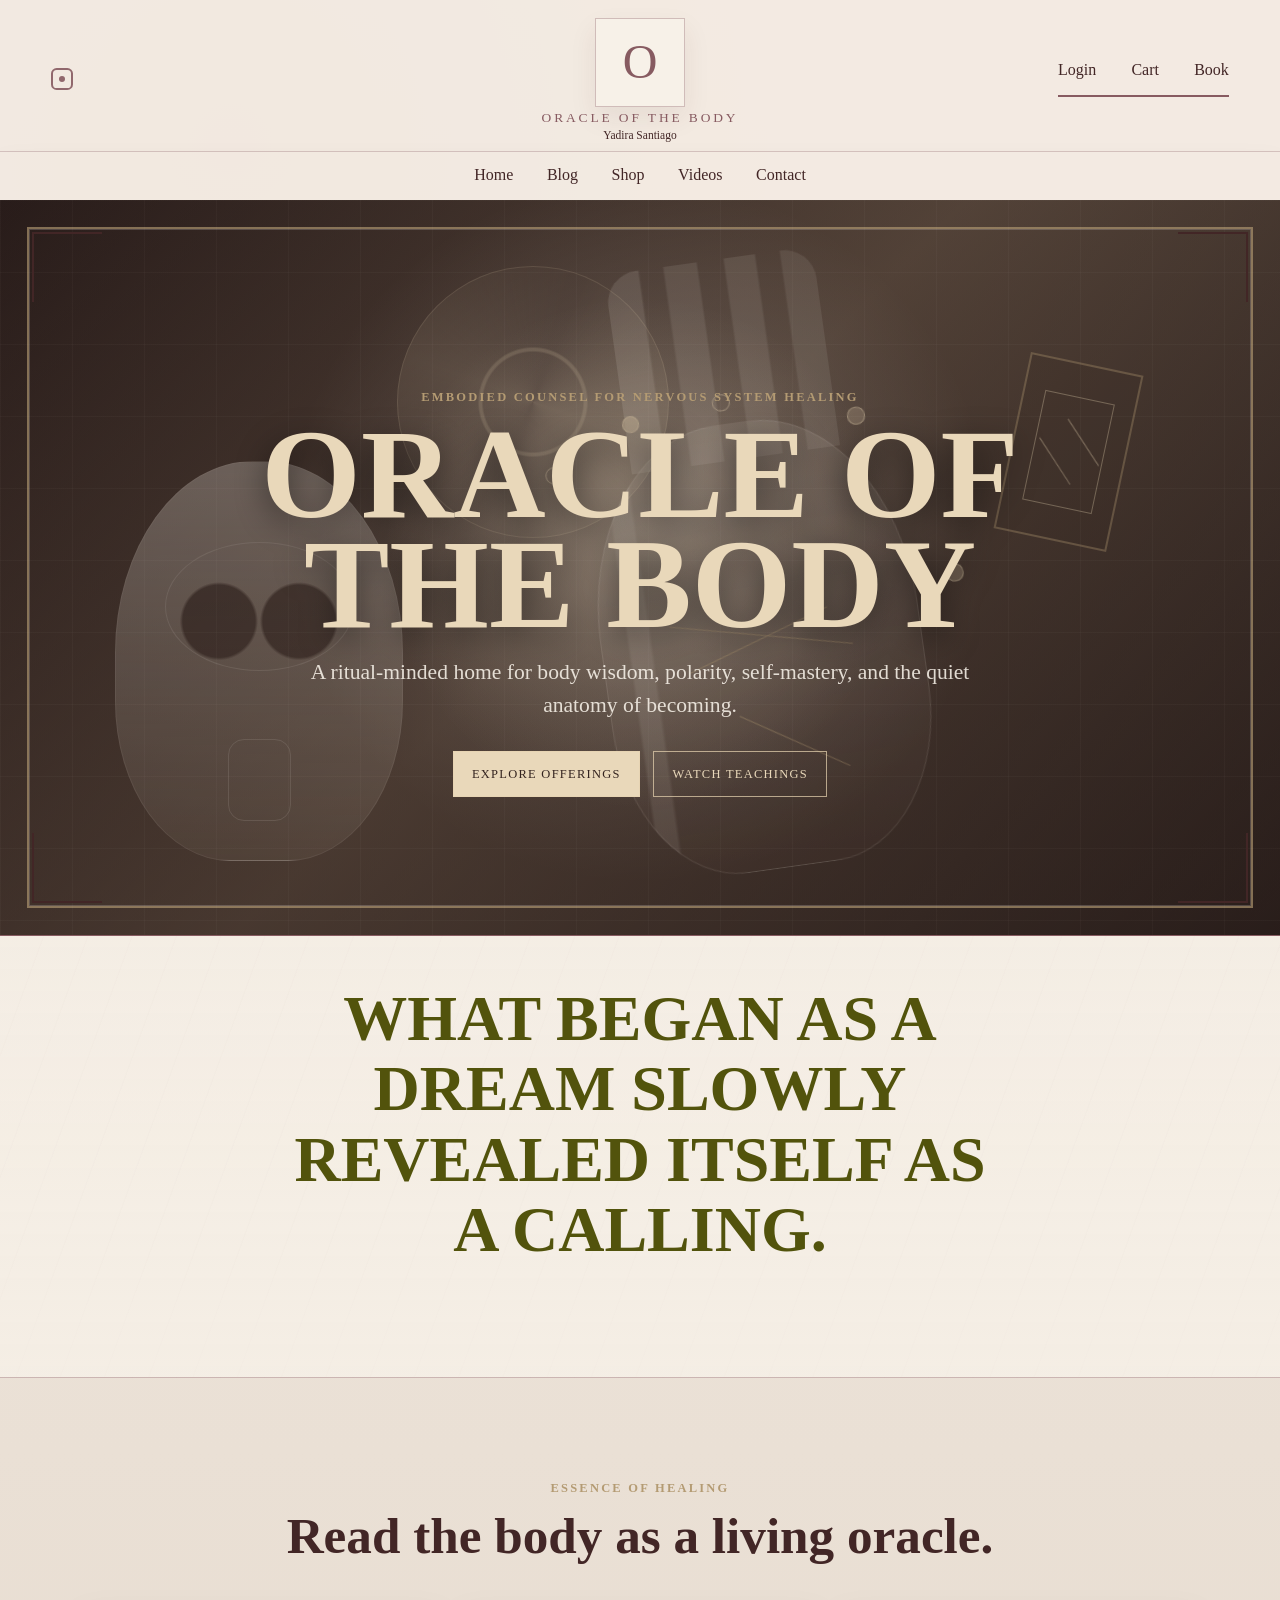
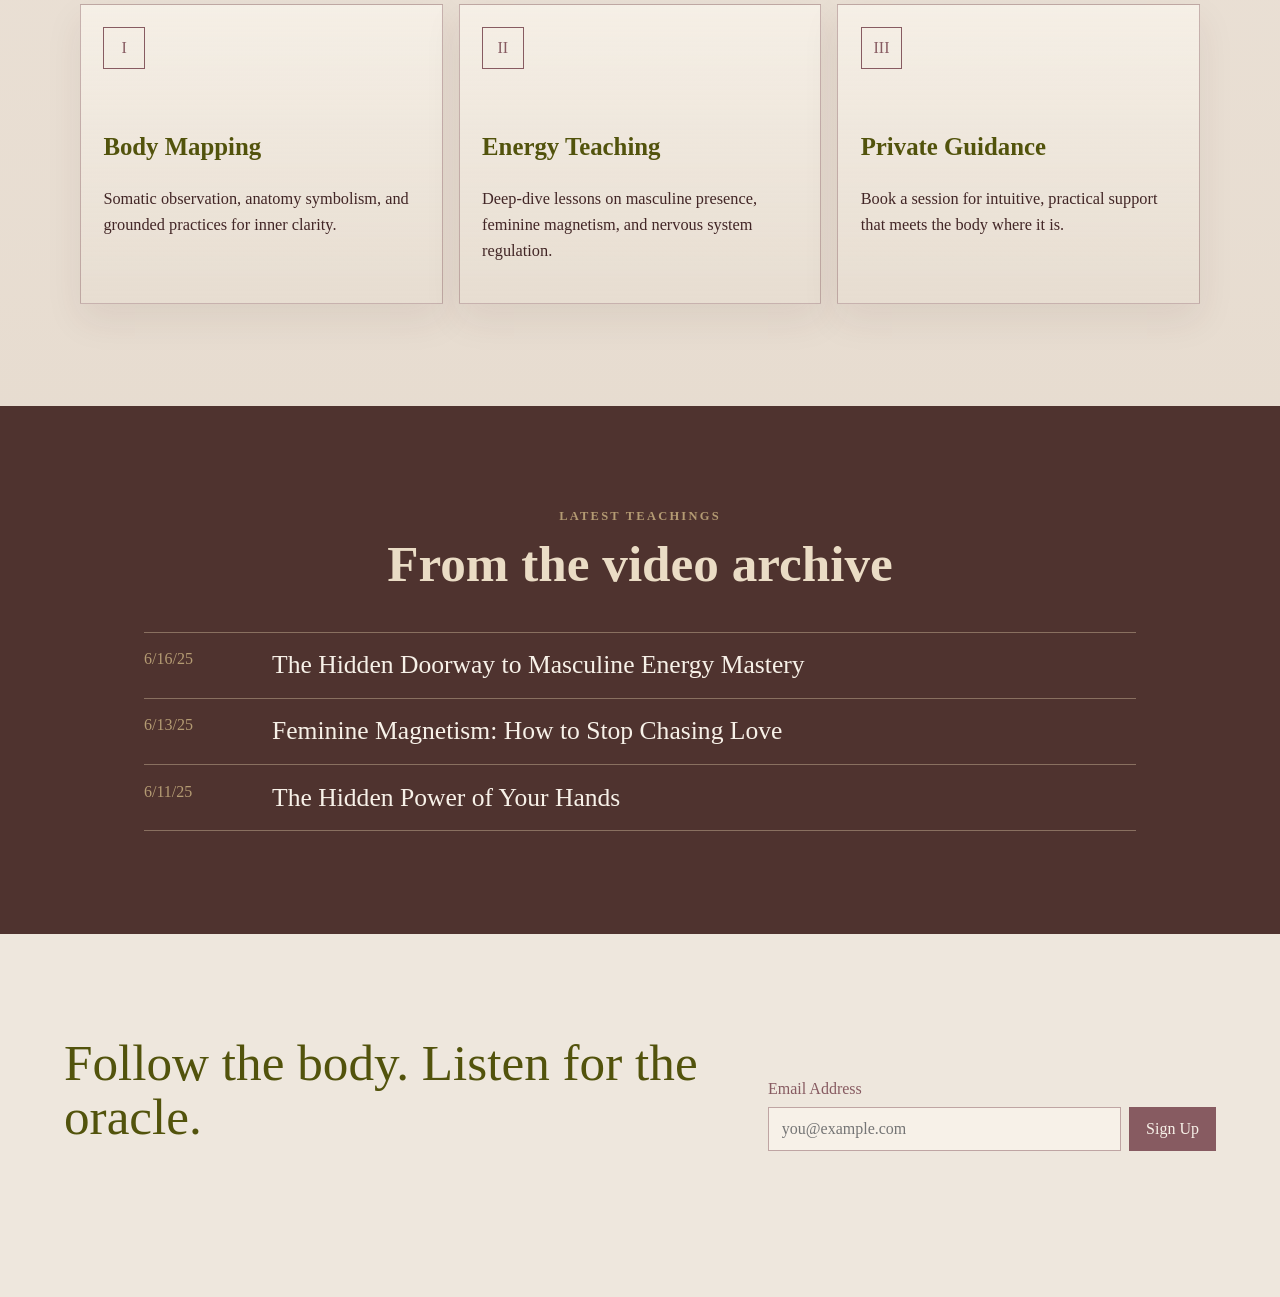
==== oracle-preview.html @ 939d673a "Add Oracle of the Body interactive preview" ====
﻿<!doctype html>
<html lang="en">
  <head>
    <meta charset="UTF-8" />
    <meta name="viewport" content="width=device-width, initial-scale=1.0" />
    <title>Oracle of the Body</title>
    <style>
:root {
  --paper: #eee7dd;
  --bone: #f7f1e8;
  --veil: #dfd1c2;
  --ink: #422626;
  --wine: #875b61;
  --olive: #52530c;
  --moss: #6a6b28;
  --gold: #b49b73;
  --shadow: rgba(40, 25, 20, 0.22);
}

* {
  box-sizing: border-box;
}

html {
  scroll-behavior: smooth;
}

body {
  margin: 0;
  background:
    radial-gradient(circle at 18% 5%, rgba(135, 91, 97, 0.16), transparent 34rem),
    linear-gradient(180deg, #f2eae2 0%, #e2d6c8 100%);
  color: var(--ink);
  font-family: Georgia, "Times New Roman", serif;
}

button {
  font: inherit;
}

a {
  color: inherit;
  text-decoration: none;
}

.site-shell {
  min-height: 100vh;
  overflow: hidden;
}

.topbar {
  display: grid;
  grid-template-columns: 1fr auto 1fr;
  align-items: center;
  gap: 1.5rem;
  padding: 1.1rem clamp(1rem, 4vw, 3.5rem) 0.6rem;
  background: rgba(244, 235, 226, 0.92);
  border-bottom: 1px solid rgba(135, 91, 97, 0.28);
}

.icon-link {
  width: 1.35rem;
  height: 1.35rem;
  border: 2px solid var(--wine);
  border-radius: 0.35rem;
  display: grid;
  place-items: center;
  opacity: 0.9;
}

.icon-link span {
  width: 0.4rem;
  height: 0.4rem;
  border-radius: 50%;
  background: var(--wine);
}

.brand {
  text-align: center;
  display: grid;
  justify-items: center;
  gap: 0.18rem;
}

.brand-mark {
  width: 5.6rem;
  height: 5.6rem;
  display: grid;
  place-items: center;
  border: 1px solid rgba(135, 91, 97, 0.35);
  background: var(--bone);
  color: var(--wine);
  font-size: 3rem;
  line-height: 1;
  box-shadow: 0 0.7rem 1.6rem rgba(71, 42, 35, 0.08);
}

.brand-title {
  text-transform: uppercase;
  letter-spacing: 0.18rem;
  color: var(--wine);
  font-size: 0.84rem;
}

.brand-subtitle {
  color: var(--ink);
  font-size: 0.72rem;
}

.utility-nav {
  justify-self: end;
  display: flex;
  gap: clamp(0.8rem, 3vw, 2.2rem);
  align-items: center;
  padding-bottom: 1rem;
  border-bottom: 2px solid var(--wine);
}

.main-nav {
  display: flex;
  justify-content: center;
  gap: clamp(1rem, 3vw, 2.1rem);
  padding: 0.9rem 1rem 1rem;
  background: rgba(244, 235, 226, 0.92);
  box-shadow: 0 0.9rem 1.8rem rgba(74, 44, 36, 0.08);
}

.main-nav a,
.utility-nav a {
  font-size: 1rem;
  position: relative;
}

.main-nav a::after,
.utility-nav a::after {
  content: "";
  position: absolute;
  left: 0;
  right: 0;
  bottom: -0.25rem;
  height: 1px;
  background: currentColor;
  transform: scaleX(0);
  transform-origin: center;
  transition: transform 180ms ease;
}

.main-nav a:hover::after,
.utility-nav a:hover::after {
  transform: scaleX(1);
}

.hero {
  --cursor-x: 50%;
  --cursor-y: 48%;
  min-height: min(46rem, calc(100vh - 9rem));
  position: relative;
  display: grid;
  place-items: center;
  background:
    radial-gradient(circle at var(--cursor-x) var(--cursor-y), rgba(233, 216, 186, 0.24), transparent 16rem),
    linear-gradient(rgba(35, 22, 20, 0.35), rgba(35, 22, 20, 0.5)),
    radial-gradient(circle at 50% 45%, rgba(247, 241, 232, 0.34), transparent 22rem),
    linear-gradient(135deg, #2b1f1d 0%, #6c5a4b 48%, #2f2521 100%);
  border-bottom: 1px solid var(--wine);
  overflow: hidden;
}

.hero::before {
  content: "";
  position: absolute;
  inset: 1.7rem;
  border: 2px solid rgba(180, 155, 115, 0.65);
  box-shadow: inset 0 0 0 1px rgba(247, 241, 232, 0.2);
}

.hero::after {
  content: "";
  position: absolute;
  inset: 0;
  background-image:
    linear-gradient(rgba(247, 241, 232, 0.045) 1px, transparent 1px),
    linear-gradient(90deg, rgba(247, 241, 232, 0.045) 1px, transparent 1px);
  background-size: 4.5rem 4.5rem;
  mix-blend-mode: screen;
  opacity: 0.6;
}

.corner {
  position: absolute;
  width: 4.4rem;
  height: 4.4rem;
  z-index: 3;
  border-color: rgba(230, 211, 176, 0.86);
}

.corner-tl {
  top: 2rem;
  left: 2rem;
  border-top: 2px solid;
  border-left: 2px solid;
}

.corner-tr {
  top: 2rem;
  right: 2rem;
  border-top: 2px solid;
  border-right: 2px solid;
}

.corner-bl {
  bottom: 2rem;
  left: 2rem;
  border-bottom: 2px solid;
  border-left: 2px solid;
}

.corner-br {
  bottom: 2rem;
  right: 2rem;
  border-bottom: 2px solid;
  border-right: 2px solid;
}

.hero-bg > * {
  position: absolute;
}

.artifact {
  appearance: none;
  border: 0;
  padding: 0;
  color: inherit;
  cursor: pointer;
  pointer-events: auto;
  --tx: 0px;
  --ty: 0px;
  transition:
    opacity 180ms ease,
    filter 180ms ease,
    transform 220ms ease;
}

.artifact::selection {
  background: transparent;
}

.artifact:hover,
.artifact:focus-visible,
.artifact.is-active {
  opacity: 0.88;
  filter: drop-shadow(0 0 1.1rem rgba(233, 216, 186, 0.46));
}

.artifact:focus-visible {
  outline: 1px solid rgba(233, 216, 186, 0.8);
  outline-offset: 0.55rem;
}

.artifact::before {
  pointer-events: none;
}

.anatomy-skull {
  left: 9%;
  bottom: 10%;
  width: min(24vw, 18rem);
  aspect-ratio: 0.72;
  border-radius: 48% 48% 40% 40%;
  background:
    radial-gradient(circle at 36% 40%, rgba(35, 22, 20, 0.72) 0 12%, transparent 13%),
    radial-gradient(circle at 64% 40%, rgba(35, 22, 20, 0.72) 0 12%, transparent 13%),
    linear-gradient(180deg, rgba(247, 241, 232, 0.54), rgba(191, 178, 159, 0.18));
  border: 1px solid rgba(238, 231, 221, 0.16);
  opacity: 0.48;
  filter: blur(0.2px);
  transform: translate3d(var(--tx), var(--ty), 0);
}

.anatomy-skull::before,
.anatomy-skull::after {
  content: "";
  position: absolute;
  border: 1px solid rgba(238, 231, 221, 0.28);
}

.anatomy-skull::before {
  inset: 20% 17% auto 17%;
  height: 32%;
  border-radius: 50%;
}

.anatomy-skull::after {
  left: 39%;
  right: 39%;
  bottom: 10%;
  height: 20%;
  border-radius: 1rem;
}

.oracle-hand {
  right: 28%;
  bottom: 9%;
  width: min(27vw, 20rem);
  height: min(38vw, 28rem);
  border: 1px solid rgba(238, 231, 221, 0.2);
  border-radius: 45% 45% 36% 36%;
  background:
    linear-gradient(90deg, transparent 8%, rgba(238, 231, 221, 0.18) 9% 15%, transparent 16%),
    linear-gradient(180deg, rgba(238, 231, 221, 0.18), rgba(92, 65, 52, 0.12));
  transform: translate3d(var(--tx), var(--ty), 0) rotate(-8deg);
  opacity: 0.55;
}

.oracle-hand::before {
  content: "";
  position: absolute;
  left: 17%;
  right: 17%;
  top: -37%;
  height: 45%;
  background:
    linear-gradient(90deg, rgba(238, 231, 221, 0.22) 0 16%, transparent 17% 28%, rgba(238, 231, 221, 0.18) 29% 44%, transparent 45% 57%, rgba(238, 231, 221, 0.18) 58% 72%, transparent 73% 84%, rgba(238, 231, 221, 0.16) 85%);
  border-radius: 2rem 2rem 0 0;
}

.palm-line {
  position: absolute;
  height: 1px;
  background: rgba(180, 155, 115, 0.72);
  transform-origin: left;
}

.line-one {
  width: 58%;
  left: 22%;
  top: 43%;
  transform: rotate(13deg);
}

.line-two {
  width: 48%;
  left: 26%;
  top: 54%;
  transform: rotate(-18deg);
}

.line-three {
  width: 38%;
  left: 40%;
  top: 65%;
  transform: rotate(32deg);
}

.moon {
  position: absolute;
  width: 1.1rem;
  height: 1.1rem;
  border: 1px solid rgba(230, 211, 176, 0.8);
  border-radius: 50%;
}

.moon-1 { top: 4%; left: -10%; }
.moon-2 { top: -5%; left: 16%; background: rgba(230, 211, 176, 0.6); }
.moon-3 { top: -7%; left: 45%; }
.moon-4 { top: 0%; right: 8%; background: rgba(230, 211, 176, 0.38); }
.moon-5 { top: 18%; right: -10%; }
.moon-6 { top: 38%; right: -16%; background: rgba(230, 211, 176, 0.42); }

.tarot-card {
  right: 12%;
  top: 22%;
  width: min(11vw, 7.2rem);
  aspect-ratio: 0.64;
  border: 2px solid rgba(180, 155, 115, 0.72);
  transform: translate3d(var(--tx), var(--ty), 0) rotate(12deg);
  opacity: 0.46;
  background: rgba(45, 31, 27, 0.32);
}

.tarot-card::before {
  content: "";
  position: absolute;
  inset: 18%;
  border: 1px solid rgba(230, 211, 176, 0.7);
}

.tarot-card::after {
  content: "";
  position: absolute;
  inset: 40% 25%;
  border-top: 1px solid rgba(230, 211, 176, 0.84);
  border-bottom: 1px solid rgba(230, 211, 176, 0.84);
  transform: rotate(45deg);
}

.body-map {
  left: 31%;
  top: 9%;
  width: min(22vw, 17rem);
  aspect-ratio: 1;
  border-radius: 50%;
  border: 1px solid rgba(230, 211, 176, 0.25);
  background:
    radial-gradient(circle, transparent 0 26%, rgba(230, 211, 176, 0.32) 27% 28%, transparent 29%),
    conic-gradient(from 20deg, transparent, rgba(230, 211, 176, 0.22), transparent, rgba(230, 211, 176, 0.18), transparent);
  opacity: 0.52;
  transform: translate3d(var(--tx), var(--ty), 0);
}

.artifact-label {
  position: absolute;
  left: 50%;
  bottom: -2.2rem;
  z-index: 5;
  padding: 0.42rem 0.55rem;
  border: 1px solid rgba(233, 216, 186, 0.5);
  background: rgba(43, 31, 29, 0.82);
  color: #eadcc5;
  font-size: 0.74rem;
  letter-spacing: 0.12rem;
  text-transform: uppercase;
  opacity: 0;
  transform: translate(-50%, 0.35rem);
  transition: opacity 180ms ease, transform 180ms ease;
  pointer-events: none;
}

.artifact:hover .artifact-label,
.artifact:focus-visible .artifact-label,
.artifact.is-active .artifact-label {
  opacity: 1;
  transform: translate(-50%, 0);
}

.reading-panel {
  position: absolute;
  right: clamp(1.2rem, 4vw, 4rem);
  bottom: clamp(1.2rem, 4vw, 4rem);
  z-index: 6;
  width: min(20rem, calc(100% - 2.4rem));
  padding: 1rem;
  border: 1px solid rgba(233, 216, 186, 0.55);
  background: rgba(48, 32, 29, 0.72);
  color: rgba(247, 241, 232, 0.9);
  backdrop-filter: blur(10px);
  box-shadow: 0 1rem 2rem rgba(0, 0, 0, 0.24);
  opacity: 0;
  transform: translateY(0.8rem);
  transition: opacity 200ms ease, transform 200ms ease;
}

.reading-panel.is-visible {
  opacity: 1;
  transform: translateY(0);
}

.panel-kicker {
  margin-bottom: 0.4rem;
  color: var(--gold);
  font-size: 0.68rem;
  letter-spacing: 0.14rem;
  text-transform: uppercase;
  font-weight: 700;
}

.reading-panel h2 {
  margin-bottom: 0.35rem;
  color: #eadcc5;
  font-size: 1.45rem;
  line-height: 1;
}

.reading-panel p:last-child {
  margin-bottom: 0;
  line-height: 1.45;
}

.hero-content {
  width: min(58rem, calc(100% - 3rem));
  position: relative;
  z-index: 4;
  text-align: center;
  color: var(--bone);
  padding: 7rem 0;
}

.eyebrow {
  margin: 0 0 0.9rem;
  color: var(--gold);
  text-transform: uppercase;
  letter-spacing: 0.14rem;
  font-size: 0.78rem;
  font-weight: 700;
}

h1,
h2,
h3,
p {
  margin-top: 0;
}

h1 {
  margin-bottom: 1rem;
  color: #e9d8ba;
  font-size: clamp(3.1rem, 10vw, 8.8rem);
  line-height: 0.86;
  text-transform: uppercase;
  text-shadow: 0 0.5rem 2rem rgba(0, 0, 0, 0.48);
}

.hero-copy {
  width: min(42rem, 100%);
  margin: 0 auto 1.8rem;
  font-size: clamp(1.05rem, 2vw, 1.35rem);
  line-height: 1.55;
  color: rgba(247, 241, 232, 0.88);
}

.hero-actions {
  display: flex;
  justify-content: center;
  flex-wrap: wrap;
  gap: 0.8rem;
}

.button {
  min-height: 2.85rem;
  display: inline-flex;
  align-items: center;
  justify-content: center;
  padding: 0.75rem 1.15rem;
  border: 1px solid rgba(230, 211, 176, 0.72);
  text-transform: uppercase;
  letter-spacing: 0.08rem;
  font-size: 0.78rem;
  transition: transform 180ms ease, background 180ms ease, color 180ms ease;
}

.button:hover {
  transform: translateY(-2px);
}

.button.primary {
  background: #e9d8ba;
  color: #33231f;
}

.button.secondary {
  color: #e9d8ba;
}

.intro-band {
  min-height: 13rem;
  display: grid;
  place-items: center;
  padding: 3rem 1rem;
  background:
    linear-gradient(rgba(247, 241, 232, 0.74), rgba(247, 241, 232, 0.82)),
    repeating-linear-gradient(110deg, transparent 0 2.5rem, rgba(135, 91, 97, 0.07) 2.55rem 2.6rem);
  border-bottom: 1px solid rgba(135, 91, 97, 0.38);
}

.intro-band p {
  max-width: 46rem;
  text-align: center;
  color: var(--olive);
  text-transform: uppercase;
  font-weight: 800;
  font-size: clamp(2rem, 5vw, 4.2rem);
  line-height: 1.1;
}

.offerings,
.teachings,
.footer {
  padding: clamp(3.5rem, 8vw, 7rem) clamp(1rem, 5vw, 5rem);
}

.section-heading {
  max-width: 48rem;
  margin: 0 auto 2rem;
  text-align: center;
}

h2 {
  color: var(--ink);
  font-size: clamp(2rem, 4vw, 3.7rem);
  line-height: 1;
}

.offering-grid {
  display: grid;
  grid-template-columns: repeat(3, minmax(0, 1fr));
  gap: 1rem;
  max-width: 70rem;
  margin: 0 auto;
}

.offering-grid article {
  min-height: 18rem;
  padding: 1.4rem;
  border: 1px solid rgba(135, 91, 97, 0.42);
  background:
    linear-gradient(180deg, rgba(247, 241, 232, 0.82), rgba(226, 214, 200, 0.58)),
    var(--paper);
  box-shadow: 0 1rem 2.2rem rgba(71, 42, 35, 0.08);
}

.card-symbol {
  display: inline-grid;
  place-items: center;
  width: 2.6rem;
  height: 2.6rem;
  margin-bottom: 4rem;
  border: 1px solid var(--wine);
  color: var(--wine);
}

h3 {
  color: var(--olive);
  font-size: 1.55rem;
}

.offering-grid p,
.footer p {
  line-height: 1.6;
  font-size: 1.02rem;
}

.teachings {
  background: #4f332f;
  color: var(--bone);
}

.teachings h2 {
  color: #eadcc5;
}

.lesson-list {
  max-width: 62rem;
  margin: 0 auto;
  border-top: 1px solid rgba(230, 211, 176, 0.38);
}

.lesson-list a {
  display: grid;
  grid-template-columns: 7rem 1fr;
  gap: 1rem;
  padding: 1.1rem 0;
  border-bottom: 1px solid rgba(230, 211, 176, 0.38);
}

.lesson-list time {
  color: var(--gold);
}

.lesson-list span {
  font-size: clamp(1.2rem, 2vw, 1.8rem);
}

.footer {
  display: grid;
  grid-template-columns: 1fr minmax(18rem, 28rem);
  gap: 2rem;
  align-items: center;
  background: var(--paper);
}

.footer p {
  color: var(--olive);
  font-size: clamp(1.8rem, 4vw, 3.3rem);
  line-height: 1.05;
}

.footer label {
  display: block;
  margin-bottom: 0.55rem;
  color: var(--wine);
}

.footer div {
  display: flex;
  gap: 0.5rem;
}

input,
.footer button {
  font: inherit;
  border-radius: 0;
}

input {
  min-width: 0;
  flex: 1;
  border: 1px solid rgba(135, 91, 97, 0.5);
  background: var(--bone);
  padding: 0.75rem 0.8rem;
  color: var(--ink);
}

.footer button {
  border: 1px solid var(--wine);
  background: var(--wine);
  color: var(--bone);
  padding: 0.75rem 1rem;
  cursor: pointer;
}

@media (max-width: 820px) {
  .topbar {
    grid-template-columns: 1fr;
    justify-items: center;
  }

  .utility-nav {
    justify-self: center;
    padding-bottom: 0.7rem;
  }

  .main-nav {
    overflow-x: auto;
    justify-content: flex-start;
  }

  .hero {
    min-height: 42rem;
  }

  .hero::before {
    inset: 1rem;
  }

  .anatomy-skull {
    width: 13rem;
    left: -1.5rem;
  }

  .oracle-hand {
    width: 13rem;
    height: 18rem;
    right: -1rem;
    bottom: 7%;
  }

  .body-map {
    width: 11rem;
    left: 32%;
  }

  .tarot-card {
    width: 4.8rem;
    right: 10%;
  }

  .reading-panel {
    left: 1rem;
    right: 1rem;
    bottom: 1rem;
    width: auto;
  }

  .offering-grid,
  .footer {
    grid-template-columns: 1fr;
  }

  .lesson-list a {
    grid-template-columns: 1fr;
  }
}

@media (max-width: 520px) {
  .brand-mark {
    width: 4.4rem;
    height: 4.4rem;
    font-size: 2.4rem;
  }

  .hero-content {
    padding: 5rem 0;
  }

  .corner {
    width: 2.6rem;
    height: 2.6rem;
  }

  .footer div {
    flex-direction: column;
  }
}

</style>
  </head>
  <body>
    <main class="site-shell">
      <header class="topbar" aria-label="Primary navigation">
        <a class="icon-link" href="#" aria-label="Instagram">
          <span></span>
        </a>
        <a class="brand" href="#" aria-label="Oracle of the Body home">
          <span class="brand-mark">O</span>
          <span class="brand-title">Oracle of the Body</span>
          <span class="brand-subtitle">Yadira Santiago</span>
        </a>
        <nav class="utility-nav" aria-label="Account navigation">
          <a href="#">Login</a>
          <a href="#">Cart</a>
          <a href="#">Book</a>
        </nav>
      </header>

      <nav class="main-nav" aria-label="Site navigation">
        <a href="#">Home</a>
        <a href="#teachings">Blog</a>
        <a href="#offerings">Shop</a>
        <a href="#teachings">Videos</a>
        <a href="#contact">Contact</a>
      </nav>

      <section class="hero" aria-labelledby="hero-title">
        <div class="corner corner-tl"></div>
        <div class="corner corner-tr"></div>
        <div class="corner corner-bl"></div>
        <div class="corner corner-br"></div>

        <div class="hero-bg" aria-hidden="true">
          <button class="artifact anatomy-skull" type="button" data-title="Mind" data-copy="Notice the story the body keeps repeating. Begin there."></button>
          <button class="artifact oracle-hand" type="button" data-title="Hands" data-copy="The hands reveal what you reach for, hold, resist, and bless.">
            <span class="palm-line line-one"></span>
            <span class="palm-line line-two"></span>
            <span class="palm-line line-three"></span>
            <span class="moon moon-1"></span>
            <span class="moon moon-2"></span>
            <span class="moon moon-3"></span>
            <span class="moon moon-4"></span>
            <span class="moon moon-5"></span>
            <span class="moon moon-6"></span>
          </button>
          <button class="artifact tarot-card" type="button" data-title="Oracle" data-copy="A card is a mirror. The body is the reader."></button>
          <button class="artifact body-map" type="button" data-title="Body Map" data-copy="Follow sensation like a constellation: pressure, heat, pulse, image, meaning."></button>
        </div>

        <div class="hero-content">
          <p class="eyebrow">Embodied counsel for nervous system healing</p>
          <h1 id="hero-title">Oracle of the Body</h1>
          <p class="hero-copy">
            A ritual-minded home for body wisdom, polarity, self-mastery, and the quiet anatomy of becoming.
          </p>
          <div class="hero-actions">
            <a class="button primary" href="#offerings">Explore Offerings</a>
            <a class="button secondary" href="#teachings">Watch Teachings</a>
          </div>
        </div>

        <aside class="reading-panel" aria-live="polite" aria-hidden="true">
          <p class="panel-kicker">Selected Sign</p>
          <h2>Choose an object</h2>
          <p>Hover or tap the cabinet symbols to receive a small body oracle.</p>
        </aside>
      </section>

      <section class="intro-band">
        <p>
          What began as a dream slowly revealed itself as a calling.
        </p>
      </section>

      <section class="offerings" id="offerings" aria-labelledby="offerings-title">
        <div class="section-heading">
          <p class="eyebrow">Essence of Healing</p>
          <h2 id="offerings-title">Read the body as a living oracle.</h2>
        </div>
        <div class="offering-grid">
          <article>
            <span class="card-symbol">I</span>
            <h3>Body Mapping</h3>
            <p>Somatic observation, anatomy symbolism, and grounded practices for inner clarity.</p>
          </article>
          <article>
            <span class="card-symbol">II</span>
            <h3>Energy Teaching</h3>
            <p>Deep-dive lessons on masculine presence, feminine magnetism, and nervous system regulation.</p>
          </article>
          <article>
            <span class="card-symbol">III</span>
            <h3>Private Guidance</h3>
            <p>Book a session for intuitive, practical support that meets the body where it is.</p>
          </article>
        </div>
      </section>

      <section class="teachings" id="teachings" aria-labelledby="teachings-title">
        <div class="section-heading">
          <p class="eyebrow">Latest Teachings</p>
          <h2 id="teachings-title">From the video archive</h2>
        </div>
        <div class="lesson-list">
          <a href="#">
            <time>6/16/25</time>
            <span>The Hidden Doorway to Masculine Energy Mastery</span>
          </a>
          <a href="#">
            <time>6/13/25</time>
            <span>Feminine Magnetism: How to Stop Chasing Love</span>
          </a>
          <a href="#">
            <time>6/11/25</time>
            <span>The Hidden Power of Your Hands</span>
          </a>
        </div>
      </section>

      <footer class="footer" id="contact">
        <p>Follow the body. Listen for the oracle.</p>
        <form>
          <label for="email">Email Address</label>
          <div>
            <input id="email" type="email" placeholder="you@example.com" />
            <button type="submit">Sign Up</button>
          </div>
        </form>
      </footer>
    </main>
    <script>
const hero = document.querySelector(".hero");
const artifacts = [...document.querySelectorAll(".artifact")];
const panel = document.querySelector(".reading-panel");
const form = document.querySelector("form");

artifacts.forEach((artifact) => {
  const label = document.createElement("span");
  label.className = "artifact-label";
  label.textContent = artifact.dataset.title || "Oracle";
  artifact.append(label);
});

function selectArtifact(artifact) {
  artifacts.forEach((item) => item.classList.toggle("is-active", item === artifact));

  if (!panel) return;

  panel.classList.add("is-visible");
  panel.setAttribute("aria-hidden", "false");
  panel.querySelector("h2").textContent = artifact.dataset.title || "Selected Sign";
  panel.querySelector("p:last-child").textContent =
    artifact.dataset.copy || "The body has already begun to answer.";
}

hero?.addEventListener("mousemove", (event) => {
  const bounds = hero.getBoundingClientRect();
  const x = ((event.clientX - bounds.left) / bounds.width) * 100;
  const y = ((event.clientY - bounds.top) / bounds.height) * 100;

  hero.style.setProperty("--cursor-x", `${x}%`);
  hero.style.setProperty("--cursor-y", `${y}%`);

  artifacts.forEach((artifact, index) => {
    const depth = (index + 1) * 0.7;
    artifact.style.setProperty("--tx", `${(x - 50) / depth}px`);
    artifact.style.setProperty("--ty", `${(y - 50) / (depth * 1.4)}px`);
  });
});

artifacts.forEach((artifact) => {
  artifact.addEventListener("mouseenter", () => selectArtifact(artifact));
  artifact.addEventListener("focus", () => selectArtifact(artifact));
  artifact.addEventListener("click", () => selectArtifact(artifact));
});

form?.addEventListener("submit", (event) => {
  event.preventDefault();
  const button = form.querySelector("button");
  const input = form.querySelector("input");

  if (!button || !input) return;

  button.textContent = input.value ? "Thank You" : "Enter Email";
  setTimeout(() => {
    button.textContent = "Sign Up";
  }, 1800);
});

</script>
  </body>
</html>
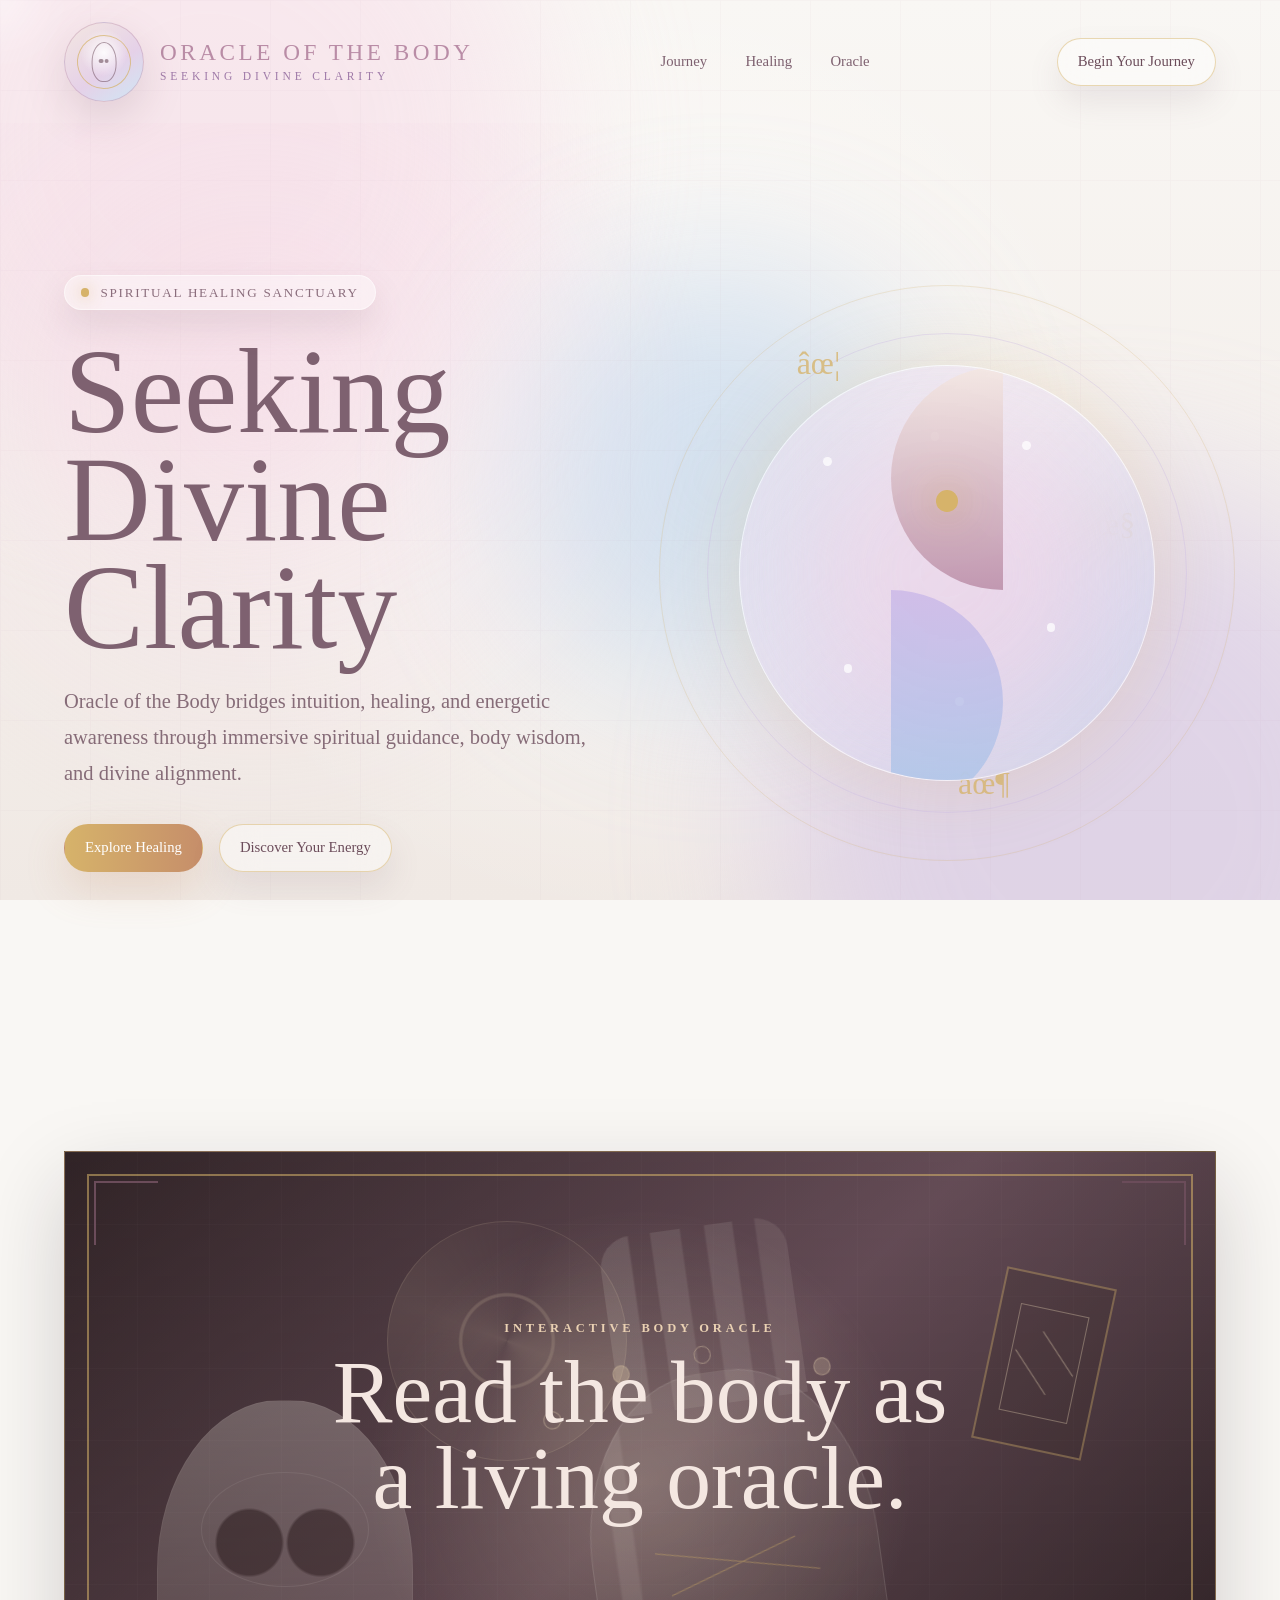
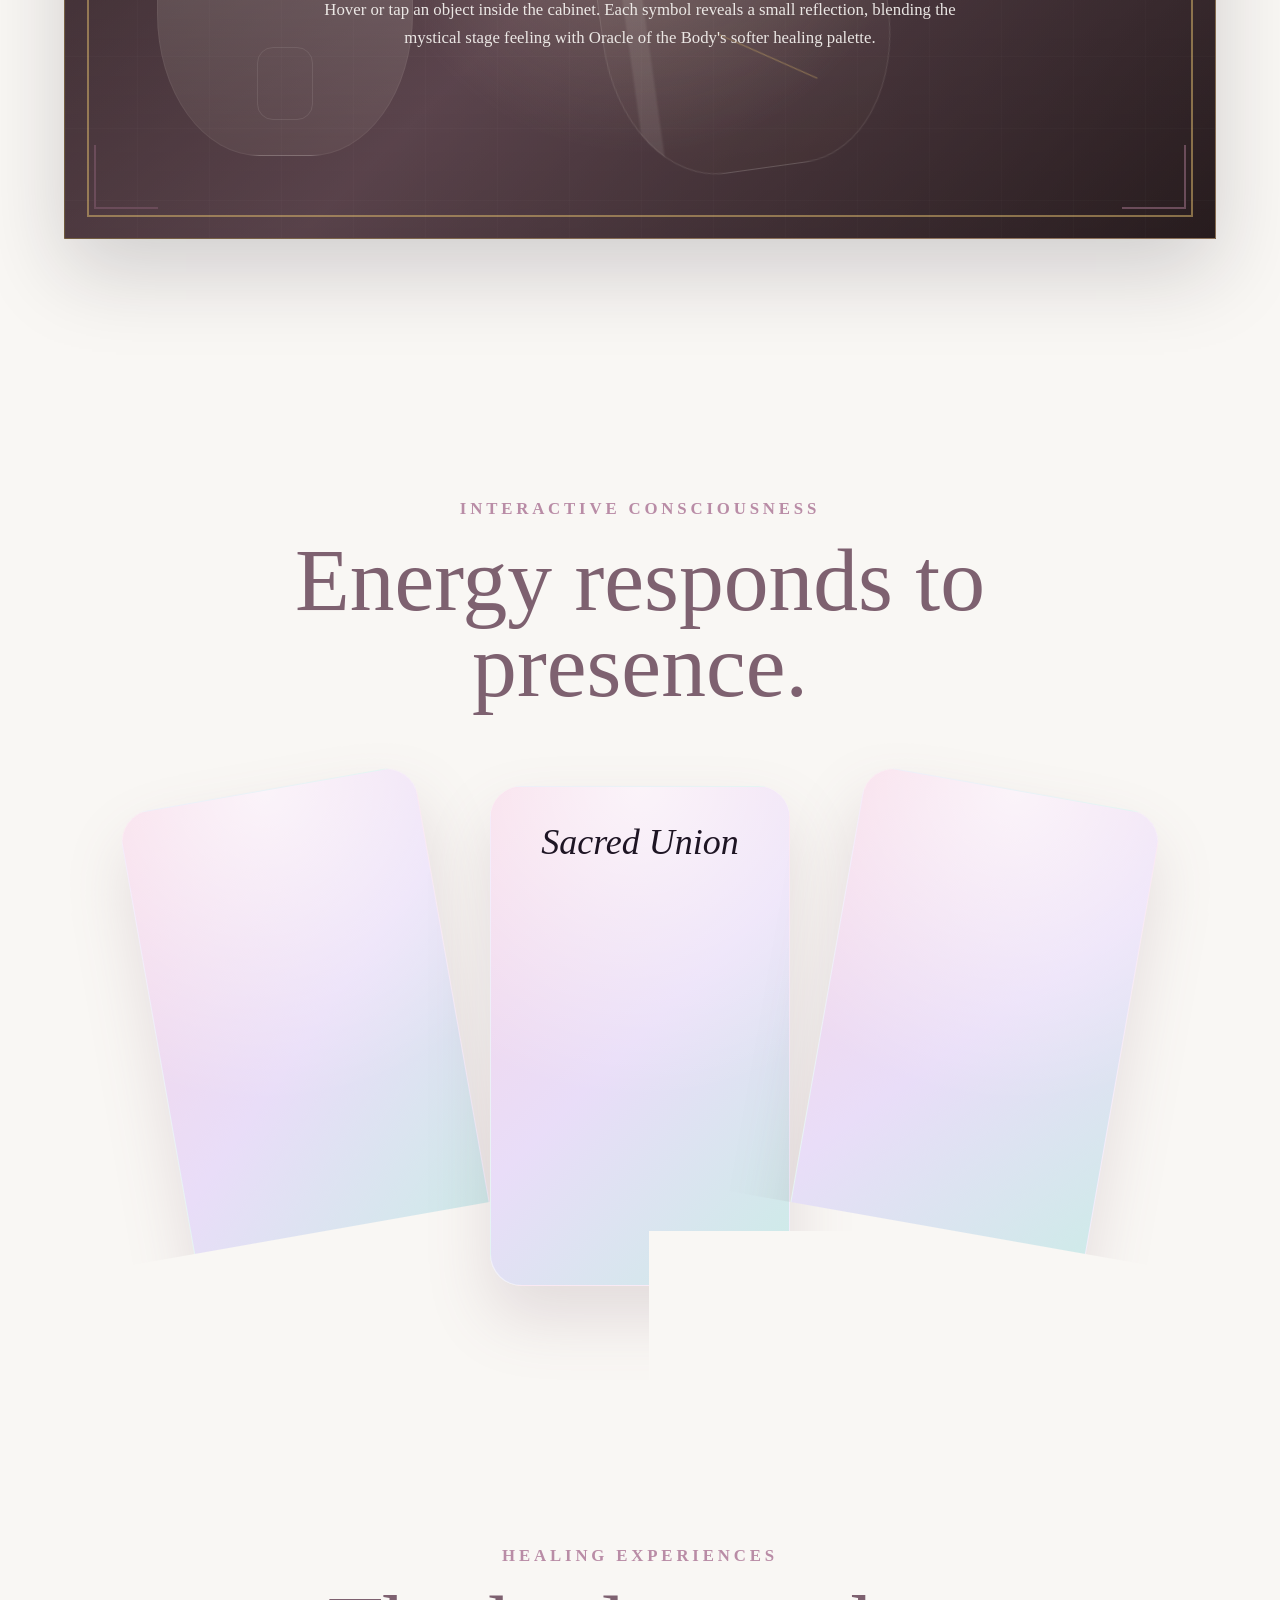
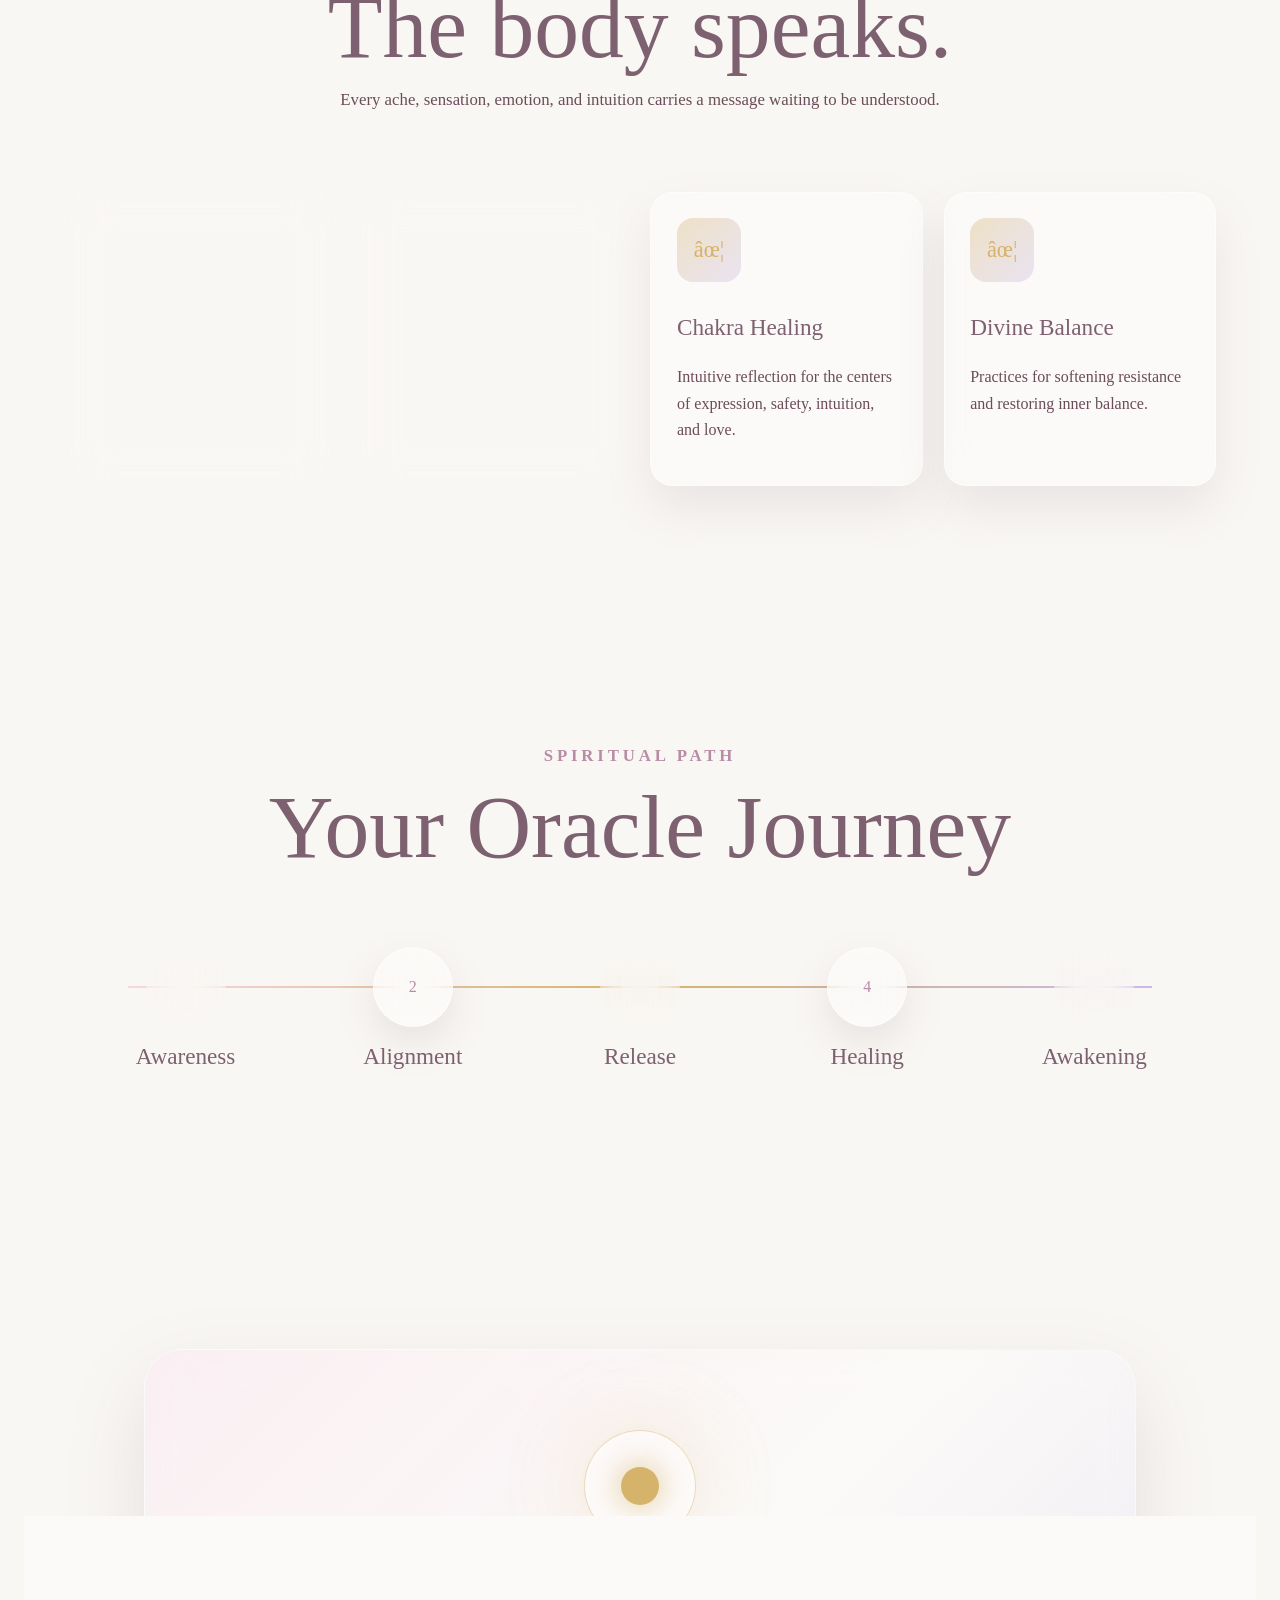
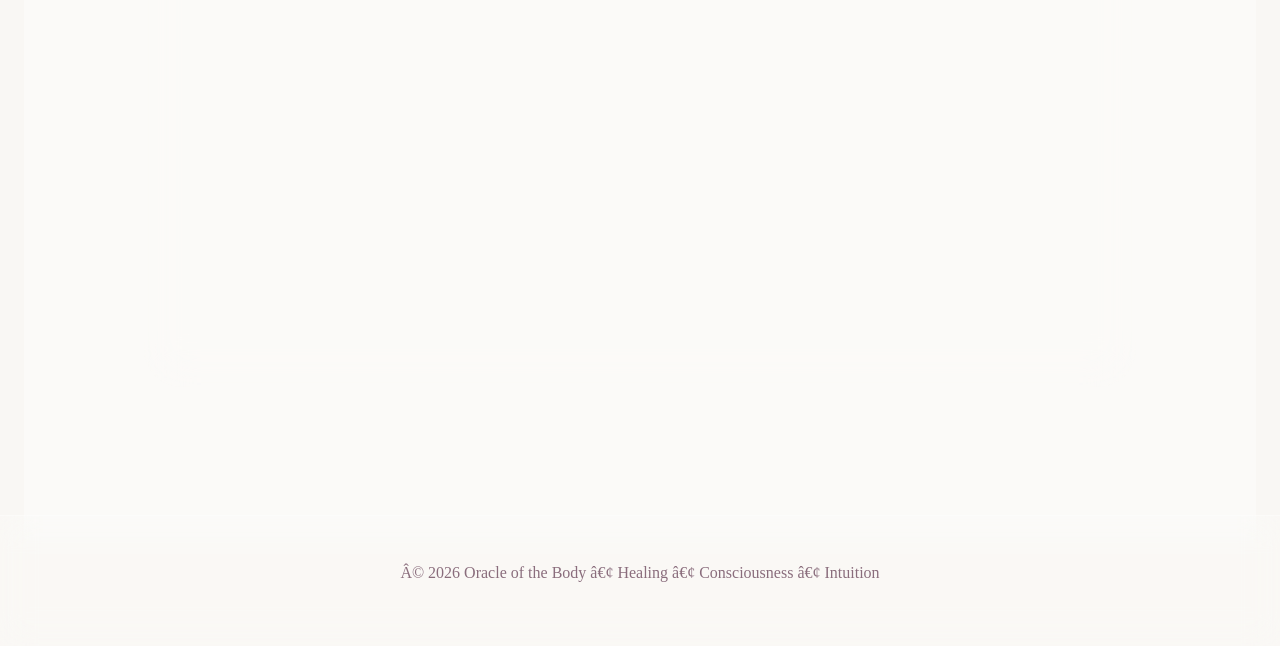
==== commit 95e209c0: "Blend interactive oracle design" ====
--- a/oracle-preview.html
+++ b/oracle-preview.html
@@ -6,15 +6,17 @@
     <title>Oracle of the Body</title>
     <style>
 :root {
-  --paper: #eee7dd;
-  --bone: #f7f1e8;
-  --veil: #dfd1c2;
-  --ink: #422626;
-  --wine: #875b61;
-  --olive: #52530c;
-  --moss: #6a6b28;
-  --gold: #b49b73;
-  --shadow: rgba(40, 25, 20, 0.22);
+  --cream: #f9f7f4;
+  --paper: #f4eee8;
+  --rose: #b98ca6;
+  --mauve: #7e6170;
+  --plum: #6b4c5a;
+  --violet: #cbb9e8;
+  --blue: #a8c7e8;
+  --gold: #d6b36a;
+  --copper: #c68e6a;
+  --ink: #1e1524;
+  --glass: rgba(255, 255, 255, 0.38);
 }
 
 * {
@@ -27,15 +29,12 @@
 
 body {
   margin: 0;
-  background:
-    radial-gradient(circle at 18% 5%, rgba(135, 91, 97, 0.16), transparent 34rem),
-    linear-gradient(180deg, #f2eae2 0%, #e2d6c8 100%);
-  color: var(--ink);
+  min-height: 100vh;
+  background: var(--cream);
+  color: var(--plum);
+  cursor: none;
   font-family: Georgia, "Times New Roman", serif;
-}
-
-button {
-  font: inherit;
+  overflow-x: hidden;
 }
 
 a {
@@ -43,213 +42,548 @@
   text-decoration: none;
 }
 
-.site-shell {
+button,
+input {
+  font: inherit;
+}
+
+.cursor-aura {
+  position: fixed;
+  z-index: 1000;
+  top: 0;
+  left: 0;
+  width: 8rem;
+  height: 8rem;
+  border-radius: 50%;
+  pointer-events: none;
+  opacity: 0.72;
+  mix-blend-mode: screen;
+  background: radial-gradient(circle, rgba(247, 214, 230, 0.65) 0%, rgba(203, 185, 232, 0.25) 42%, transparent 72%);
+  filter: blur(10px);
+  transform: translate3d(-50%, -50%, 0);
+}
+
+.site-bg {
+  position: fixed;
+  inset: 0;
+  z-index: -2;
+  overflow: hidden;
+  background:
+    radial-gradient(circle at center, rgba(255, 255, 255, 0.6), transparent 60%),
+    linear-gradient(180deg, #f9f7f4 0%, #f0e9e4 100%);
+}
+
+.site-bg::after {
+  content: "";
+  position: absolute;
+  inset: 0;
+  opacity: 0.06;
+  background-image:
+    linear-gradient(rgba(185, 140, 166, 0.7) 1px, transparent 1px),
+    linear-gradient(90deg, rgba(185, 140, 166, 0.7) 1px, transparent 1px);
+  background-size: 90px 90px;
+}
+
+.aurora {
+  position: absolute;
+  width: 42rem;
+  height: 42rem;
+  border-radius: 50%;
+  filter: blur(80px);
+  opacity: 0.45;
+  animation: pulse 8s ease-in-out infinite;
+}
+
+.aurora-rose {
+  top: -12rem;
+  left: -8rem;
+  background: #f7d6e6;
+}
+
+.aurora-lilac {
+  right: -10rem;
+  bottom: -16rem;
+  background: #cbb9e8;
+  animation-delay: -2s;
+}
+
+.aurora-blue {
+  top: 30%;
+  left: 40%;
+  width: 26rem;
+  height: 26rem;
+  background: #a8c7e8;
+  animation-delay: -4s;
+}
+
+.star {
+  position: absolute;
+  width: 2px;
+  height: 6rem;
+  background: linear-gradient(180deg, #fff, transparent);
+  opacity: 0;
+  transform: rotate(35deg);
+  animation: shoot 8s linear infinite;
+}
+
+.star-1 { left: 8%; top: 8%; animation-delay: 0s; }
+.star-2 { left: 18%; top: 68%; animation-delay: 1.2s; }
+.star-3 { left: 31%; top: 22%; animation-delay: 2.4s; }
+.star-4 { left: 46%; top: 48%; animation-delay: 3.6s; }
+.star-5 { left: 61%; top: 12%; animation-delay: 4.8s; }
+.star-6 { left: 72%; top: 58%; animation-delay: 6s; }
+.star-7 { left: 86%; top: 28%; animation-delay: 7.2s; }
+.star-8 { left: 94%; top: 76%; animation-delay: 8.4s; }
+
+.navbar {
+  position: relative;
+  z-index: 20;
+  display: flex;
+  align-items: center;
+  justify-content: space-between;
+  gap: 1rem;
+  padding: 1.35rem clamp(1rem, 5vw, 4rem);
+}
+
+.brand {
+  display: flex;
+  align-items: center;
+  gap: 1rem;
+  min-width: 0;
+}
+
+.logo-mark {
+  position: relative;
+  width: 5rem;
+  height: 5rem;
+  flex: 0 0 auto;
+  border-radius: 50%;
+  border: 1px solid rgba(185, 140, 166, 0.4);
+  background:
+    radial-gradient(circle at 50% 38%, rgba(255, 255, 255, 0.9), transparent 38%),
+    linear-gradient(145deg, #f4e7e1, #e5d1e8 58%, #cfe7f5);
+  box-shadow: 0 1rem 2.5rem rgba(126, 97, 112, 0.18);
+}
+
+.logo-face {
+  position: absolute;
+  left: 50%;
+  top: 50%;
+  width: 1.55rem;
+  height: 2.5rem;
+  border-radius: 50% 50% 45% 45%;
+  border: 1px solid rgba(107, 76, 90, 0.52);
+  transform: translate(-50%, -50%);
+}
+
+.logo-face::before,
+.logo-face::after {
+  content: "";
+  position: absolute;
+  top: 42%;
+  width: 0.28rem;
+  height: 0.28rem;
+  border-radius: 50%;
+  background: rgba(107, 76, 90, 0.6);
+}
+
+.logo-face::before { left: 28%; }
+.logo-face::after { right: 28%; }
+
+.logo-orbit {
+  position: absolute;
+  inset: 0.75rem;
+  border: 1px solid rgba(214, 179, 106, 0.72);
+  border-radius: 50%;
+  transform: rotate(-18deg);
+}
+
+.brand strong {
+  display: block;
+  color: var(--rose);
+  font-size: clamp(1rem, 2vw, 1.45rem);
+  font-weight: 400;
+  letter-spacing: 0.22rem;
+  line-height: 1;
+  text-transform: uppercase;
+}
+
+.brand small {
+  display: block;
+  margin-top: 0.35rem;
+  color: #9f7aa8;
+  font-size: 0.72rem;
+  letter-spacing: 0.24rem;
+  text-transform: uppercase;
+}
+
+.nav-links {
+  display: flex;
+  gap: clamp(1rem, 3vw, 2.4rem);
+  color: #7e6170;
+  font-size: 0.92rem;
+}
+
+.nav-links a {
+  transition: color 180ms ease;
+}
+
+.nav-links a:hover {
+  color: var(--copper);
+}
+
+.pill-button {
+  display: inline-flex;
+  align-items: center;
+  justify-content: center;
+  min-height: 3rem;
+  padding: 0.85rem 1.25rem;
+  border-radius: 999px;
+  border: 1px solid rgba(214, 179, 106, 0.5);
+  font-size: 0.92rem;
+  transition: transform 220ms ease, background 220ms ease, box-shadow 220ms ease;
+}
+
+.pill-button:hover {
+  transform: translateY(-2px) scale(1.02);
+}
+
+.pill-button.soft,
+.pill-button.glass {
+  background: rgba(255, 255, 255, 0.42);
+  backdrop-filter: blur(18px);
+  box-shadow: 0 1rem 2rem rgba(126, 97, 112, 0.12);
+}
+
+.pill-button.gold {
+  color: white;
+  border-color: transparent;
+  background: linear-gradient(90deg, var(--gold), var(--copper));
+  box-shadow: 0 1rem 2.5rem rgba(198, 142, 106, 0.24);
+}
+
+.hero {
+  position: sticky;
+  top: 0;
+  z-index: 2;
   min-height: 100vh;
+  display: grid;
+  place-items: center;
+  padding: 2rem clamp(1rem, 5vw, 4rem);
+}
+
+.hero::before {
+  content: "";
+  position: absolute;
+  inset: 0;
+  z-index: -1;
+  background: radial-gradient(circle at var(--cursor-x, 20%) var(--cursor-y, 30%), rgba(247, 214, 230, 0.35), transparent 38%);
+  animation: driftGlow 12s ease-in-out infinite alternate;
+}
+
+.hero-grid {
+  display: grid;
+  grid-template-columns: minmax(0, 1fr) minmax(22rem, 1fr);
+  gap: clamp(2rem, 6vw, 5rem);
+  align-items: center;
+  width: min(90rem, 100%);
+}
+
+.hero-copy {
+  transform: translateY(calc(var(--scroll-y, 0) * -0.16px));
+  opacity: var(--hero-opacity, 1);
+}
+
+.status-pill {
+  display: inline-flex;
+  align-items: center;
+  gap: 0.7rem;
+  margin: 0 0 1.7rem;
+  padding: 0.55rem 1rem;
+  border-radius: 999px;
+  border: 1px solid rgba(255, 255, 255, 0.5);
+  background: rgba(255, 255, 255, 0.42);
+  backdrop-filter: blur(16px);
+  box-shadow: 0 1rem 2rem rgba(126, 97, 112, 0.14);
+  color: #8a6d7c;
+  font-size: 0.82rem;
+  letter-spacing: 0.11rem;
+  text-transform: uppercase;
+}
+
+.status-pill span {
+  width: 0.52rem;
+  height: 0.52rem;
+  border-radius: 50%;
+  background: var(--gold);
+  box-shadow: 0 0 1rem rgba(214, 179, 106, 0.8);
+}
+
+h1,
+h2,
+h3,
+p {
+  margin-top: 0;
+}
+
+h1 {
+  margin-bottom: 1.4rem;
+  color: #7e6170;
+  font-size: clamp(4rem, 10vw, 7.5rem);
+  font-weight: 400;
+  line-height: 0.9;
+}
+
+.hero-copy > p:not(.status-pill) {
+  max-width: 39rem;
+  color: #866c78;
+  font-size: clamp(1.08rem, 2vw, 1.28rem);
+  line-height: 1.75;
+}
+
+.hero-actions {
+  display: flex;
+  flex-wrap: wrap;
+  gap: 1rem;
+  margin-top: 2rem;
+}
+
+.portal-wrap {
+  position: relative;
+  min-height: 42rem;
+  display: grid;
+  place-items: center;
+  transform: scale(var(--portal-scale, 1)) rotate(calc(var(--scroll-y, 0) * 0.05deg));
+}
+
+.orbit,
+.portal,
+.orbit-symbol {
+  position: absolute;
+}
+
+.orbit {
+  border-radius: 50%;
+  border: 1px solid;
+  animation: spin 40s linear infinite;
+}
+
+.orbit-one {
+  width: min(36rem, 82vw);
+  height: min(36rem, 82vw);
+  border-color: rgba(214, 179, 106, 0.22);
+}
+
+.orbit-two {
+  width: min(30rem, 70vw);
+  height: min(30rem, 70vw);
+  border-color: rgba(203, 185, 232, 0.36);
+  animation-duration: 30s;
+  animation-direction: reverse;
+}
+
+.orbit-symbol {
+  color: rgba(214, 179, 106, 0.78);
+  font-size: 2rem;
+  animation: float 5s ease-in-out infinite;
+}
+
+.symbol-1 { top: 16%; left: 22%; }
+.symbol-2 { right: 15%; top: 40%; animation-delay: -1.5s; }
+.symbol-3 { left: 52%; bottom: 16%; animation-delay: -3s; }
+
+.portal {
+  width: min(26rem, 74vw);
+  height: min(26rem, 74vw);
+  border-radius: 50%;
+  display: grid;
+  place-items: center;
   overflow: hidden;
-}
-
-.topbar {
-  display: grid;
-  grid-template-columns: 1fr auto 1fr;
-  align-items: center;
-  gap: 1.5rem;
-  padding: 1.1rem clamp(1rem, 4vw, 3.5rem) 0.6rem;
-  background: rgba(244, 235, 226, 0.92);
-  border-bottom: 1px solid rgba(135, 91, 97, 0.28);
-}
-
-.icon-link {
+  border: 1px solid rgba(255, 255, 255, 0.55);
+  background: rgba(255, 255, 255, 0.22);
+  backdrop-filter: blur(28px);
+  box-shadow: 0 0 5rem rgba(214, 179, 106, 0.25);
+  animation: float 6s ease-in-out infinite;
+}
+
+.portal::before {
+  content: "";
+  position: absolute;
+  inset: 0;
+  background: linear-gradient(135deg, rgba(247, 214, 230, 0.3), rgba(203, 185, 232, 0.2), rgba(168, 199, 232, 0.3));
+}
+
+.portal-glow {
+  position: absolute;
+  width: 70%;
+  height: 70%;
+  border-radius: 50%;
+  background: rgba(247, 214, 230, 0.45);
+  filter: blur(48px);
+}
+
+.third-eye {
+  position: absolute;
+  z-index: 4;
+  top: 30%;
   width: 1.35rem;
   height: 1.35rem;
-  border: 2px solid var(--wine);
-  border-radius: 0.35rem;
+  border-radius: 50%;
+  background: var(--gold);
+  box-shadow: 0 0 2.5rem rgba(214, 179, 106, 0.9);
+  animation: pulse 2.6s ease-in-out infinite;
+}
+
+.split-body {
+  position: relative;
+  z-index: 3;
+  width: 7rem;
+  height: 14rem;
+  opacity: 0.84;
+}
+
+.split-left {
+  border-radius: 999px 0 0 999px;
+  background: linear-gradient(180deg, #f4e7e1, #b98ca6);
+}
+
+.split-right {
+  border-radius: 0 999px 999px 0;
+  background: linear-gradient(180deg, #cbb9e8, #a8c7e8);
+}
+
+.particle {
+  position: absolute;
+  width: 0.55rem;
+  height: 0.55rem;
+  border-radius: 50%;
+  background: rgba(255, 255, 255, 0.72);
+  animation: pulse 3s ease-in-out infinite;
+}
+
+.p1 { left: 20%; top: 22%; }
+.p2 { left: 68%; top: 18%; animation-delay: -0.5s; }
+.p3 { left: 74%; top: 62%; animation-delay: -1s; }
+.p4 { left: 25%; top: 72%; animation-delay: -1.5s; }
+.p5 { left: 46%; top: 16%; animation-delay: -2s; }
+.p6 { left: 52%; top: 80%; animation-delay: -2.5s; }
+
+.cabinet-section {
+  position: relative;
+  z-index: 4;
+  padding: clamp(4rem, 10vw, 8rem) clamp(1rem, 5vw, 4rem);
+}
+
+.cabinet {
+  --cabinet-x: 50%;
+  --cabinet-y: 48%;
+  position: relative;
+  min-height: 43rem;
   display: grid;
-  place-items: center;
-  opacity: 0.9;
-}
-
-.icon-link span {
-  width: 0.4rem;
-  height: 0.4rem;
-  border-radius: 50%;
-  background: var(--wine);
-}
-
-.brand {
+  align-items: center;
+  overflow: hidden;
+  border: 1px solid rgba(214, 179, 106, 0.4);
+  background:
+    radial-gradient(circle at var(--cabinet-x) var(--cabinet-y), rgba(233, 216, 186, 0.24), transparent 17rem),
+    linear-gradient(rgba(35, 22, 20, 0.28), rgba(35, 22, 20, 0.42)),
+    linear-gradient(135deg, #35282d 0%, #7e6170 50%, #2a2025 100%);
+  box-shadow: 0 2rem 5rem rgba(30, 21, 36, 0.18);
+}
+
+.cabinet::before {
+  content: "";
+  position: absolute;
+  inset: 1.35rem;
+  border: 2px solid rgba(214, 179, 106, 0.55);
+  pointer-events: none;
+}
+
+.cabinet::after {
+  content: "";
+  position: absolute;
+  inset: 0;
+  opacity: 0.35;
+  background-image:
+    linear-gradient(rgba(255, 255, 255, 0.05) 1px, transparent 1px),
+    linear-gradient(90deg, rgba(255, 255, 255, 0.05) 1px, transparent 1px);
+  background-size: 4.5rem 4.5rem;
+  pointer-events: none;
+}
+
+.corner {
+  position: absolute;
+  z-index: 3;
+  width: 4rem;
+  height: 4rem;
+  border-color: rgba(244, 231, 225, 0.82);
+}
+
+.corner-tl { top: 1.8rem; left: 1.8rem; border-top: 2px solid; border-left: 2px solid; }
+.corner-tr { top: 1.8rem; right: 1.8rem; border-top: 2px solid; border-right: 2px solid; }
+.corner-bl { bottom: 1.8rem; left: 1.8rem; border-bottom: 2px solid; border-left: 2px solid; }
+.corner-br { bottom: 1.8rem; right: 1.8rem; border-bottom: 2px solid; border-right: 2px solid; }
+
+.cabinet-copy {
+  position: relative;
+  z-index: 5;
+  width: min(42rem, calc(100% - 2rem));
+  margin: 0 auto;
   text-align: center;
-  display: grid;
-  justify-items: center;
-  gap: 0.18rem;
-}
-
-.brand-mark {
-  width: 5.6rem;
-  height: 5.6rem;
-  display: grid;
-  place-items: center;
-  border: 1px solid rgba(135, 91, 97, 0.35);
-  background: var(--bone);
-  color: var(--wine);
-  font-size: 3rem;
-  line-height: 1;
-  box-shadow: 0 0.7rem 1.6rem rgba(71, 42, 35, 0.08);
-}
-
-.brand-title {
+  color: rgba(249, 247, 244, 0.9);
+}
+
+.section-kicker,
+.panel-kicker {
+  margin-bottom: 0.85rem;
+  color: var(--rose);
+  font-size: 0.78rem;
+  font-weight: 700;
+  letter-spacing: 0.24rem;
   text-transform: uppercase;
-  letter-spacing: 0.18rem;
-  color: var(--wine);
-  font-size: 0.84rem;
-}
-
-.brand-subtitle {
-  color: var(--ink);
-  font-size: 0.72rem;
-}
-
-.utility-nav {
-  justify-self: end;
-  display: flex;
-  gap: clamp(0.8rem, 3vw, 2.2rem);
-  align-items: center;
-  padding-bottom: 1rem;
-  border-bottom: 2px solid var(--wine);
-}
-
-.main-nav {
-  display: flex;
-  justify-content: center;
-  gap: clamp(1rem, 3vw, 2.1rem);
-  padding: 0.9rem 1rem 1rem;
-  background: rgba(244, 235, 226, 0.92);
-  box-shadow: 0 0.9rem 1.8rem rgba(74, 44, 36, 0.08);
-}
-
-.main-nav a,
-.utility-nav a {
-  font-size: 1rem;
-  position: relative;
-}
-
-.main-nav a::after,
-.utility-nav a::after {
-  content: "";
-  position: absolute;
-  left: 0;
-  right: 0;
-  bottom: -0.25rem;
-  height: 1px;
-  background: currentColor;
-  transform: scaleX(0);
-  transform-origin: center;
-  transition: transform 180ms ease;
-}
-
-.main-nav a:hover::after,
-.utility-nav a:hover::after {
-  transform: scaleX(1);
-}
-
-.hero {
-  --cursor-x: 50%;
-  --cursor-y: 48%;
-  min-height: min(46rem, calc(100vh - 9rem));
-  position: relative;
-  display: grid;
-  place-items: center;
-  background:
-    radial-gradient(circle at var(--cursor-x) var(--cursor-y), rgba(233, 216, 186, 0.24), transparent 16rem),
-    linear-gradient(rgba(35, 22, 20, 0.35), rgba(35, 22, 20, 0.5)),
-    radial-gradient(circle at 50% 45%, rgba(247, 241, 232, 0.34), transparent 22rem),
-    linear-gradient(135deg, #2b1f1d 0%, #6c5a4b 48%, #2f2521 100%);
-  border-bottom: 1px solid var(--wine);
-  overflow: hidden;
-}
-
-.hero::before {
-  content: "";
-  position: absolute;
-  inset: 1.7rem;
-  border: 2px solid rgba(180, 155, 115, 0.65);
-  box-shadow: inset 0 0 0 1px rgba(247, 241, 232, 0.2);
-}
-
-.hero::after {
-  content: "";
-  position: absolute;
-  inset: 0;
-  background-image:
-    linear-gradient(rgba(247, 241, 232, 0.045) 1px, transparent 1px),
-    linear-gradient(90deg, rgba(247, 241, 232, 0.045) 1px, transparent 1px);
-  background-size: 4.5rem 4.5rem;
-  mix-blend-mode: screen;
-  opacity: 0.6;
-}
-
-.corner {
-  position: absolute;
-  width: 4.4rem;
-  height: 4.4rem;
-  z-index: 3;
-  border-color: rgba(230, 211, 176, 0.86);
-}
-
-.corner-tl {
-  top: 2rem;
-  left: 2rem;
-  border-top: 2px solid;
-  border-left: 2px solid;
-}
-
-.corner-tr {
-  top: 2rem;
-  right: 2rem;
-  border-top: 2px solid;
-  border-right: 2px solid;
-}
-
-.corner-bl {
-  bottom: 2rem;
-  left: 2rem;
-  border-bottom: 2px solid;
-  border-left: 2px solid;
-}
-
-.corner-br {
-  bottom: 2rem;
-  right: 2rem;
-  border-bottom: 2px solid;
-  border-right: 2px solid;
-}
-
-.hero-bg > * {
-  position: absolute;
+}
+
+.cabinet-copy .section-kicker,
+.panel-kicker {
+  color: #ead1b3;
+}
+
+h2 {
+  color: #7e6170;
+  font-size: clamp(3rem, 7vw, 6.5rem);
+  font-weight: 400;
+  line-height: 0.96;
+}
+
+.cabinet h2 {
+  color: #f4e7e1;
+}
+
+.cabinet-copy p:last-child,
+.section-heading p {
+  max-width: 42rem;
+  margin-inline: auto;
+  line-height: 1.7;
+  font-size: 1.05rem;
 }
 
 .artifact {
+  position: absolute;
+  z-index: 4;
   appearance: none;
   border: 0;
   padding: 0;
-  color: inherit;
   cursor: pointer;
-  pointer-events: auto;
+  background: transparent;
   --tx: 0px;
   --ty: 0px;
-  transition:
-    opacity 180ms ease,
-    filter 180ms ease,
-    transform 220ms ease;
-}
-
-.artifact::selection {
-  background: transparent;
+  transition: opacity 180ms ease, filter 180ms ease, transform 220ms ease;
 }
 
 .artifact:hover,
 .artifact:focus-visible,
 .artifact.is-active {
   opacity: 0.88;
-  filter: drop-shadow(0 0 1.1rem rgba(233, 216, 186, 0.46));
+  filter: drop-shadow(0 0 1.1rem rgba(233, 216, 186, 0.48));
 }
 
 .artifact:focus-visible {
@@ -257,14 +591,10 @@
   outline-offset: 0.55rem;
 }
 
-.artifact::before {
-  pointer-events: none;
-}
-
 .anatomy-skull {
-  left: 9%;
-  bottom: 10%;
-  width: min(24vw, 18rem);
+  left: 8%;
+  bottom: 12%;
+  width: min(22vw, 16rem);
   aspect-ratio: 0.72;
   border-radius: 48% 48% 40% 40%;
   background:
@@ -272,8 +602,7 @@
     radial-gradient(circle at 64% 40%, rgba(35, 22, 20, 0.72) 0 12%, transparent 13%),
     linear-gradient(180deg, rgba(247, 241, 232, 0.54), rgba(191, 178, 159, 0.18));
   border: 1px solid rgba(238, 231, 221, 0.16);
-  opacity: 0.48;
-  filter: blur(0.2px);
+  opacity: 0.45;
   transform: translate3d(var(--tx), var(--ty), 0);
 }
 
@@ -299,17 +628,17 @@
 }
 
 .oracle-hand {
-  right: 28%;
-  bottom: 9%;
-  width: min(27vw, 20rem);
-  height: min(38vw, 28rem);
-  border: 1px solid rgba(238, 231, 221, 0.2);
+  right: 29%;
+  bottom: 10%;
+  width: min(24vw, 18rem);
+  height: min(34vw, 25rem);
+  border: 1px solid rgba(238, 231, 221, 0.22);
   border-radius: 45% 45% 36% 36%;
   background:
     linear-gradient(90deg, transparent 8%, rgba(238, 231, 221, 0.18) 9% 15%, transparent 16%),
     linear-gradient(180deg, rgba(238, 231, 221, 0.18), rgba(92, 65, 52, 0.12));
+  opacity: 0.56;
   transform: translate3d(var(--tx), var(--ty), 0) rotate(-8deg);
-  opacity: 0.55;
 }
 
 .oracle-hand::before {
@@ -327,30 +656,13 @@
 .palm-line {
   position: absolute;
   height: 1px;
-  background: rgba(180, 155, 115, 0.72);
+  background: rgba(214, 179, 106, 0.78);
   transform-origin: left;
 }
 
-.line-one {
-  width: 58%;
-  left: 22%;
-  top: 43%;
-  transform: rotate(13deg);
-}
-
-.line-two {
-  width: 48%;
-  left: 26%;
-  top: 54%;
-  transform: rotate(-18deg);
-}
-
-.line-three {
-  width: 38%;
-  left: 40%;
-  top: 65%;
-  transform: rotate(32deg);
-}
+.line-one { width: 58%; left: 22%; top: 43%; transform: rotate(13deg); }
+.line-two { width: 48%; left: 26%; top: 54%; transform: rotate(-18deg); }
+.line-three { width: 38%; left: 40%; top: 65%; transform: rotate(32deg); }
 
 .moon {
   position: absolute;
@@ -368,14 +680,14 @@
 .moon-6 { top: 38%; right: -16%; background: rgba(230, 211, 176, 0.42); }
 
 .tarot-card {
-  right: 12%;
-  top: 22%;
-  width: min(11vw, 7.2rem);
+  right: 10%;
+  top: 18%;
+  width: min(10vw, 7rem);
   aspect-ratio: 0.64;
-  border: 2px solid rgba(180, 155, 115, 0.72);
+  border: 2px solid rgba(214, 179, 106, 0.72);
+  opacity: 0.5;
+  background: rgba(45, 31, 27, 0.32);
   transform: translate3d(var(--tx), var(--ty), 0) rotate(12deg);
-  opacity: 0.46;
-  background: rgba(45, 31, 27, 0.32);
 }
 
 .tarot-card::before {
@@ -395,9 +707,9 @@
 }
 
 .body-map {
-  left: 31%;
-  top: 9%;
-  width: min(22vw, 17rem);
+  left: 28%;
+  top: 10%;
+  width: min(20vw, 15rem);
   aspect-ratio: 1;
   border-radius: 50%;
   border: 1px solid rgba(230, 211, 176, 0.25);
@@ -437,7 +749,7 @@
   position: absolute;
   right: clamp(1.2rem, 4vw, 4rem);
   bottom: clamp(1.2rem, 4vw, 4rem);
-  z-index: 6;
+  z-index: 7;
   width: min(20rem, calc(100% - 2.4rem));
   padding: 1rem;
   border: 1px solid rgba(233, 216, 186, 0.55);
@@ -455,16 +767,7 @@
   transform: translateY(0);
 }
 
-.panel-kicker {
-  margin-bottom: 0.4rem;
-  color: var(--gold);
-  font-size: 0.68rem;
-  letter-spacing: 0.14rem;
-  text-transform: uppercase;
-  font-weight: 700;
-}
-
-.reading-panel h2 {
+.reading-panel h3 {
   margin-bottom: 0.35rem;
   color: #eadcc5;
   font-size: 1.45rem;
@@ -476,282 +779,484 @@
   line-height: 1.45;
 }
 
-.hero-content {
-  width: min(58rem, calc(100% - 3rem));
+.cards-section,
+.healing-section,
+.journey-section,
+.final-cta {
   position: relative;
-  z-index: 4;
+  z-index: 5;
+  padding: clamp(5rem, 10vw, 9rem) clamp(1rem, 5vw, 4rem);
+}
+
+.section-heading {
+  max-width: 58rem;
+  margin: 0 auto clamp(3rem, 6vw, 5rem);
   text-align: center;
-  color: var(--bone);
-  padding: 7rem 0;
-}
-
-.eyebrow {
-  margin: 0 0 0.9rem;
-  color: var(--gold);
-  text-transform: uppercase;
-  letter-spacing: 0.14rem;
-  font-size: 0.78rem;
-  font-weight: 700;
-}
-
-h1,
-h2,
-h3,
-p {
-  margin-top: 0;
-}
-
-h1 {
+}
+
+.section-heading h2 {
   margin-bottom: 1rem;
-  color: #e9d8ba;
-  font-size: clamp(3.1rem, 10vw, 8.8rem);
-  line-height: 0.86;
-  text-transform: uppercase;
-  text-shadow: 0 0.5rem 2rem rgba(0, 0, 0, 0.48);
-}
-
-.hero-copy {
-  width: min(42rem, 100%);
-  margin: 0 auto 1.8rem;
-  font-size: clamp(1.05rem, 2vw, 1.35rem);
-  line-height: 1.55;
-  color: rgba(247, 241, 232, 0.88);
-}
-
-.hero-actions {
+}
+
+.oracle-cards {
+  position: relative;
   display: flex;
   justify-content: center;
-  flex-wrap: wrap;
-  gap: 0.8rem;
-}
-
-.button {
-  min-height: 2.85rem;
-  display: inline-flex;
+  gap: clamp(1rem, 3vw, 2rem);
+  perspective: 2000px;
+}
+
+.oracle-card {
+  position: relative;
+  width: min(18.75rem, 28vw);
+  height: 31.25rem;
+  transform-style: preserve-3d;
+  transition: transform 700ms ease;
+}
+
+.oracle-card:first-child {
+  transform: rotate(-10deg);
+}
+
+.oracle-card:last-child {
+  transform: rotate(10deg);
+}
+
+.oracle-card:hover {
+  transform: translateY(-1.8rem) scale(1.04) rotateY(180deg);
+}
+
+.oracle-card.featured:hover {
+  transform: translateY(-1.8rem) scale(1.05) rotateY(180deg);
+}
+
+.card-face {
+  position: absolute;
+  inset: 0;
+  display: flex;
+  flex-direction: column;
   align-items: center;
+  justify-content: space-between;
+  padding: 2.1rem;
+  text-align: center;
+  border-radius: 2rem;
+  overflow: hidden;
+  backface-visibility: hidden;
+  border: 1px solid rgba(255, 255, 255, 0.45);
+  box-shadow: 0 2rem 4rem rgba(126, 97, 112, 0.18);
+}
+
+.card-front {
+  background: linear-gradient(135deg, #f7d6e6, #e9ddf8, #cbece7);
+}
+
+.card-front::before {
+  content: "";
+  position: absolute;
+  inset: 0;
+  background: radial-gradient(circle at top, rgba(255, 255, 255, 0.7), transparent 60%);
+}
+
+.card-front h3,
+.card-front p,
+.card-art {
+  position: relative;
+  z-index: 2;
+}
+
+.card-front h3 {
+  color: var(--ink);
+  font-size: 2.25rem;
+  font-style: italic;
+  font-weight: 400;
+}
+
+.card-art {
+  width: 11rem;
+  height: 13rem;
+  border-radius: 1.7rem;
+  background:
+    radial-gradient(circle at 42% 40%, rgba(255, 255, 255, 0.85), transparent 20%),
+    linear-gradient(135deg, rgba(30, 21, 36, 0.55), transparent),
+    linear-gradient(180deg, #b98ca6, #a8c7e8);
+  box-shadow: 0 1.5rem 3rem rgba(30, 21, 36, 0.28);
+  filter: grayscale(0.2) contrast(1.15);
+  opacity: 0.84;
+}
+
+.art-gold {
+  background:
+    radial-gradient(circle at 50% 36%, rgba(255, 255, 255, 0.8), transparent 20%),
+    linear-gradient(135deg, rgba(30, 21, 36, 0.45), transparent),
+    linear-gradient(180deg, #d6b36a, #cbb9e8);
+}
+
+.art-blue {
+  background:
+    radial-gradient(circle at 58% 42%, rgba(255, 255, 255, 0.82), transparent 20%),
+    linear-gradient(135deg, rgba(30, 21, 36, 0.5), transparent),
+    linear-gradient(180deg, #a8c7e8, #b98ca6);
+}
+
+.card-front p {
+  margin: 0;
+  color: rgba(30, 21, 36, 0.72);
+  font-size: 0.76rem;
+  letter-spacing: 0.2rem;
+  text-transform: uppercase;
+}
+
+.card-back {
   justify-content: center;
-  padding: 0.75rem 1.15rem;
-  border: 1px solid rgba(230, 211, 176, 0.72);
-  text-transform: uppercase;
-  letter-spacing: 0.08rem;
-  font-size: 0.78rem;
-  transition: transform 180ms ease, background 180ms ease, color 180ms ease;
-}
-
-.button:hover {
-  transform: translateY(-2px);
-}
-
-.button.primary {
-  background: #e9d8ba;
-  color: #33231f;
-}
-
-.button.secondary {
-  color: #e9d8ba;
-}
-
-.intro-band {
-  min-height: 13rem;
+  gap: 1rem;
+  color: white;
+  background:
+    radial-gradient(circle at center, rgba(247, 214, 230, 0.2), transparent 70%),
+    #1d1430;
+  transform: rotateY(180deg);
+}
+
+.card-back span {
   display: grid;
   place-items: center;
+  width: 5.5rem;
+  height: 5.5rem;
+  margin-bottom: 1rem;
+  border-radius: 50%;
+  border: 1px solid rgba(214, 179, 106, 0.4);
+  color: var(--gold);
+  font-size: 2rem;
+  box-shadow: 0 0 2.5rem rgba(214, 179, 106, 0.35);
+}
+
+.card-back h3 {
+  margin-bottom: 0.5rem;
+  font-size: 2rem;
+  font-weight: 400;
+}
+
+.card-back p {
+  color: rgba(247, 234, 243, 0.82);
+  line-height: 1.65;
+}
+
+.healing-grid {
+  display: grid;
+  grid-template-columns: repeat(4, minmax(0, 1fr));
+  gap: 1.3rem;
+  width: min(78rem, 100%);
+  margin: 0 auto;
+}
+
+.healing-grid article {
+  position: relative;
+  overflow: hidden;
+  min-height: 17rem;
+  padding: 1.6rem;
+  border-radius: 1.4rem;
+  border: 1px solid rgba(255, 255, 255, 0.45);
+  background: rgba(255, 255, 255, 0.34);
+  backdrop-filter: blur(22px);
+  box-shadow: 0 1.4rem 3rem rgba(126, 97, 112, 0.12);
+  transition: transform 250ms ease;
+}
+
+.healing-grid article:hover {
+  transform: translateY(-0.7rem);
+}
+
+.healing-grid span {
+  display: grid;
+  place-items: center;
+  width: 4rem;
+  height: 4rem;
+  margin-bottom: 2rem;
+  border-radius: 1rem;
+  background: linear-gradient(135deg, rgba(214, 179, 106, 0.35), rgba(203, 185, 232, 0.35));
+  color: var(--gold);
+  font-size: 1.4rem;
+}
+
+.healing-grid h3,
+.timeline h3 {
+  color: #7e6170;
+  font-size: 1.45rem;
+  font-weight: 400;
+}
+
+.healing-grid p {
+  line-height: 1.65;
+}
+
+.timeline {
+  position: relative;
+  display: grid;
+  grid-template-columns: repeat(5, 1fr);
+  gap: 1rem;
+  width: min(70rem, 100%);
+  margin: 0 auto;
+}
+
+.timeline::before {
+  content: "";
+  position: absolute;
+  top: 2.45rem;
+  left: 3rem;
+  right: 3rem;
+  height: 2px;
+  background: linear-gradient(90deg, #f7d6e6, #d6b36a, #cbb9e8);
+}
+
+.timeline article {
+  position: relative;
+  z-index: 2;
+  display: grid;
+  justify-items: center;
+  gap: 1rem;
+  text-align: center;
+}
+
+.timeline span {
+  display: grid;
+  place-items: center;
+  width: 5rem;
+  height: 5rem;
+  border-radius: 50%;
+  border: 1px solid rgba(255, 255, 255, 0.5);
+  background: rgba(255, 255, 255, 0.45);
+  backdrop-filter: blur(18px);
+  color: var(--rose);
+  box-shadow: 0 1rem 2.5rem rgba(126, 97, 112, 0.14);
+}
+
+.cta-panel {
+  position: relative;
+  width: min(62rem, 100%);
+  margin: 0 auto;
+  overflow: hidden;
+  padding: clamp(3rem, 7vw, 5rem);
+  text-align: center;
+  border-radius: 2.4rem;
+  border: 1px solid rgba(255, 255, 255, 0.45);
+  background:
+    linear-gradient(135deg, rgba(247, 214, 230, 0.3), transparent, rgba(203, 185, 232, 0.3)),
+    rgba(255, 255, 255, 0.34);
+  backdrop-filter: blur(24px);
+  box-shadow: 0 2rem 5rem rgba(126, 97, 112, 0.16);
+}
+
+.cta-orb {
+  display: grid;
+  place-items: center;
+  width: 7rem;
+  height: 7rem;
+  margin: 0 auto 2rem;
+  border-radius: 50%;
+  border: 1px solid rgba(214, 179, 106, 0.45);
+  background: rgba(255, 255, 255, 0.36);
+  box-shadow: 0 0 5rem rgba(214, 179, 106, 0.25);
+}
+
+.cta-orb::before {
+  content: "";
+  width: 2.4rem;
+  height: 2.4rem;
+  border-radius: 50%;
+  background: var(--gold);
+  box-shadow: 0 0 2rem rgba(214, 179, 106, 0.8);
+  animation: pulse 2.4s ease-in-out infinite;
+}
+
+.cta-panel h2 {
+  margin-bottom: 1.2rem;
+}
+
+.cta-panel p {
+  max-width: 42rem;
+  margin: 0 auto 2rem;
+  color: #866c78;
+  font-size: 1.08rem;
+  line-height: 1.75;
+}
+
+.footer {
+  position: relative;
+  z-index: 5;
   padding: 3rem 1rem;
-  background:
-    linear-gradient(rgba(247, 241, 232, 0.74), rgba(247, 241, 232, 0.82)),
-    repeating-linear-gradient(110deg, transparent 0 2.5rem, rgba(135, 91, 97, 0.07) 2.55rem 2.6rem);
-  border-bottom: 1px solid rgba(135, 91, 97, 0.38);
-}
-
-.intro-band p {
-  max-width: 46rem;
+  border-top: 1px solid rgba(255, 255, 255, 0.35);
+  background: rgba(255, 255, 255, 0.16);
+  backdrop-filter: blur(16px);
   text-align: center;
-  color: var(--olive);
-  text-transform: uppercase;
-  font-weight: 800;
-  font-size: clamp(2rem, 5vw, 4.2rem);
-  line-height: 1.1;
-}
-
-.offerings,
-.teachings,
-.footer {
-  padding: clamp(3.5rem, 8vw, 7rem) clamp(1rem, 5vw, 5rem);
-}
-
-.section-heading {
-  max-width: 48rem;
-  margin: 0 auto 2rem;
-  text-align: center;
-}
-
-h2 {
-  color: var(--ink);
-  font-size: clamp(2rem, 4vw, 3.7rem);
-  line-height: 1;
-}
-
-.offering-grid {
-  display: grid;
-  grid-template-columns: repeat(3, minmax(0, 1fr));
-  gap: 1rem;
-  max-width: 70rem;
-  margin: 0 auto;
-}
-
-.offering-grid article {
-  min-height: 18rem;
-  padding: 1.4rem;
-  border: 1px solid rgba(135, 91, 97, 0.42);
-  background:
-    linear-gradient(180deg, rgba(247, 241, 232, 0.82), rgba(226, 214, 200, 0.58)),
-    var(--paper);
-  box-shadow: 0 1rem 2.2rem rgba(71, 42, 35, 0.08);
-}
-
-.card-symbol {
-  display: inline-grid;
-  place-items: center;
-  width: 2.6rem;
-  height: 2.6rem;
-  margin-bottom: 4rem;
-  border: 1px solid var(--wine);
-  color: var(--wine);
-}
-
-h3 {
-  color: var(--olive);
-  font-size: 1.55rem;
-}
-
-.offering-grid p,
-.footer p {
-  line-height: 1.6;
-  font-size: 1.02rem;
-}
-
-.teachings {
-  background: #4f332f;
-  color: var(--bone);
-}
-
-.teachings h2 {
-  color: #eadcc5;
-}
-
-.lesson-list {
-  max-width: 62rem;
-  margin: 0 auto;
-  border-top: 1px solid rgba(230, 211, 176, 0.38);
-}
-
-.lesson-list a {
-  display: grid;
-  grid-template-columns: 7rem 1fr;
-  gap: 1rem;
-  padding: 1.1rem 0;
-  border-bottom: 1px solid rgba(230, 211, 176, 0.38);
-}
-
-.lesson-list time {
-  color: var(--gold);
-}
-
-.lesson-list span {
-  font-size: clamp(1.2rem, 2vw, 1.8rem);
-}
-
-.footer {
-  display: grid;
-  grid-template-columns: 1fr minmax(18rem, 28rem);
-  gap: 2rem;
-  align-items: center;
-  background: var(--paper);
-}
-
-.footer p {
-  color: var(--olive);
-  font-size: clamp(1.8rem, 4vw, 3.3rem);
-  line-height: 1.05;
-}
-
-.footer label {
-  display: block;
-  margin-bottom: 0.55rem;
-  color: var(--wine);
-}
-
-.footer div {
-  display: flex;
-  gap: 0.5rem;
-}
-
-input,
-.footer button {
-  font: inherit;
-  border-radius: 0;
-}
-
-input {
-  min-width: 0;
-  flex: 1;
-  border: 1px solid rgba(135, 91, 97, 0.5);
-  background: var(--bone);
-  padding: 0.75rem 0.8rem;
-  color: var(--ink);
-}
-
-.footer button {
-  border: 1px solid var(--wine);
-  background: var(--wine);
-  color: var(--bone);
-  padding: 0.75rem 1rem;
-  cursor: pointer;
-}
-
-@media (max-width: 820px) {
-  .topbar {
+  color: #8a6d7c;
+}
+
+@keyframes pulse {
+  0%,
+  100% {
+    transform: scale(1);
+    opacity: 0.75;
+  }
+  50% {
+    transform: scale(1.08);
+    opacity: 1;
+  }
+}
+
+@keyframes shoot {
+  0% {
+    transform: translate(0, 0) rotate(35deg);
+    opacity: 0;
+  }
+  10% {
+    opacity: 0.8;
+  }
+  100% {
+    transform: translate(500px, 500px) rotate(35deg);
+    opacity: 0;
+  }
+}
+
+@keyframes spin {
+  to {
+    transform: rotate(360deg);
+  }
+}
+
+@keyframes float {
+  0%,
+  100% {
+    transform: translateY(0);
+  }
+  50% {
+    transform: translateY(-0.8rem);
+  }
+}
+
+@keyframes driftGlow {
+  0% {
+    background-position: 20% 30%;
+  }
+  100% {
+    background-position: 80% 60%;
+  }
+}
+
+@media (max-width: 980px) {
+  body {
+    cursor: auto;
+  }
+
+  .cursor-aura {
+    display: none;
+  }
+
+  .navbar {
+    align-items: flex-start;
+  }
+
+  .nav-links {
+    display: none;
+  }
+
+  .hero {
+    position: relative;
+  }
+
+  .hero-grid {
     grid-template-columns: 1fr;
-    justify-items: center;
-  }
-
-  .utility-nav {
-    justify-self: center;
-    padding-bottom: 0.7rem;
-  }
-
-  .main-nav {
-    overflow-x: auto;
-    justify-content: flex-start;
+    min-height: auto;
+  }
+
+  .portal-wrap {
+    min-height: 32rem;
+  }
+
+  .oracle-cards {
+    flex-direction: column;
+    align-items: center;
+  }
+
+  .oracle-card,
+  .oracle-card:first-child,
+  .oracle-card:last-child {
+    width: min(21rem, 88vw);
+    transform: none;
+  }
+
+  .healing-grid {
+    grid-template-columns: repeat(2, minmax(0, 1fr));
+  }
+
+  .timeline {
+    grid-template-columns: 1fr;
+  }
+
+  .timeline::before {
+    display: none;
+  }
+}
+
+@media (max-width: 640px) {
+  .navbar {
+    flex-direction: column;
+  }
+
+  .brand strong {
+    font-size: 0.95rem;
+  }
+
+  .brand small {
+    font-size: 0.62rem;
+  }
+
+  .logo-mark {
+    width: 4rem;
+    height: 4rem;
   }
 
   .hero {
-    min-height: 42rem;
-  }
-
-  .hero::before {
-    inset: 1rem;
+    padding-top: 1rem;
+  }
+
+  h1 {
+    font-size: clamp(3.8rem, 18vw, 5.2rem);
+  }
+
+  h2 {
+    font-size: clamp(2.8rem, 14vw, 4.4rem);
+  }
+
+  .cabinet {
+    min-height: 44rem;
+  }
+
+  .cabinet-copy {
+    padding-top: 2rem;
+    align-self: start;
   }
 
   .anatomy-skull {
-    width: 13rem;
-    left: -1.5rem;
+    width: 10rem;
+    left: -1rem;
   }
 
   .oracle-hand {
-    width: 13rem;
-    height: 18rem;
+    width: 12rem;
+    height: 16rem;
     right: -1rem;
-    bottom: 7%;
+    bottom: 12%;
   }
 
   .body-map {
-    width: 11rem;
-    left: 32%;
+    width: 10rem;
+    left: 34%;
+    top: 44%;
   }
 
   .tarot-card {
     width: 4.8rem;
     right: 10%;
+    top: 40%;
   }
 
   .reading-panel {
@@ -761,72 +1266,102 @@
     width: auto;
   }
 
-  .offering-grid,
-  .footer {
+  .healing-grid {
     grid-template-columns: 1fr;
-  }
-
-  .lesson-list a {
-    grid-template-columns: 1fr;
-  }
-}
-
-@media (max-width: 520px) {
-  .brand-mark {
-    width: 4.4rem;
-    height: 4.4rem;
-    font-size: 2.4rem;
-  }
-
-  .hero-content {
-    padding: 5rem 0;
-  }
-
-  .corner {
-    width: 2.6rem;
-    height: 2.6rem;
-  }
-
-  .footer div {
-    flex-direction: column;
   }
 }
 
 </style>
   </head>
   <body>
-    <main class="site-shell">
-      <header class="topbar" aria-label="Primary navigation">
-        <a class="icon-link" href="#" aria-label="Instagram">
-          <span></span>
-        </a>
-        <a class="brand" href="#" aria-label="Oracle of the Body home">
-          <span class="brand-mark">O</span>
-          <span class="brand-title">Oracle of the Body</span>
-          <span class="brand-subtitle">Yadira Santiago</span>
-        </a>
-        <nav class="utility-nav" aria-label="Account navigation">
-          <a href="#">Login</a>
-          <a href="#">Cart</a>
-          <a href="#">Book</a>
-        </nav>
-      </header>
-
-      <nav class="main-nav" aria-label="Site navigation">
-        <a href="#">Home</a>
-        <a href="#teachings">Blog</a>
-        <a href="#offerings">Shop</a>
-        <a href="#teachings">Videos</a>
-        <a href="#contact">Contact</a>
+    <div class="cursor-aura" aria-hidden="true"></div>
+    <div class="site-bg" aria-hidden="true">
+      <span class="aurora aurora-rose"></span>
+      <span class="aurora aurora-lilac"></span>
+      <span class="aurora aurora-blue"></span>
+      <span class="star star-1"></span>
+      <span class="star star-2"></span>
+      <span class="star star-3"></span>
+      <span class="star star-4"></span>
+      <span class="star star-5"></span>
+      <span class="star star-6"></span>
+      <span class="star star-7"></span>
+      <span class="star star-8"></span>
+    </div>
+
+    <header class="navbar">
+      <a class="brand" href="#" aria-label="Oracle of the Body home">
+        <span class="logo-mark" aria-hidden="true">
+          <span class="logo-face"></span>
+          <span class="logo-orbit"></span>
+        </span>
+        <span>
+          <strong>Oracle of the Body</strong>
+          <small>Seeking Divine Clarity</small>
+        </span>
+      </a>
+
+      <nav class="nav-links" aria-label="Main navigation">
+        <a href="#journey">Journey</a>
+        <a href="#healing">Healing</a>
+        <a href="#oracle">Oracle</a>
       </nav>
 
+      <a class="pill-button soft" href="#oracle">Begin Your Journey</a>
+    </header>
+
+    <main>
       <section class="hero" aria-labelledby="hero-title">
-        <div class="corner corner-tl"></div>
-        <div class="corner corner-tr"></div>
-        <div class="corner corner-bl"></div>
-        <div class="corner corner-br"></div>
-
-        <div class="hero-bg" aria-hidden="true">
+        <div class="hero-grid">
+          <div class="hero-copy">
+            <p class="status-pill"><span></span> Spiritual Healing Sanctuary</p>
+            <h1 id="hero-title">Seeking<br />Divine<br />Clarity</h1>
+            <p>
+              Oracle of the Body bridges intuition, healing, and energetic awareness through immersive spiritual guidance, body wisdom, and divine alignment.
+            </p>
+            <div class="hero-actions">
+              <a class="pill-button gold" href="#healing">Explore Healing</a>
+              <a class="pill-button glass" href="#cabinet">Discover Your Energy</a>
+            </div>
+          </div>
+
+          <div class="portal-wrap" aria-label="Interactive healing portal">
+            <div class="orbit orbit-one"></div>
+            <div class="orbit orbit-two"></div>
+            <div class="orbit-symbol symbol-1">âœ¦</div>
+            <div class="orbit-symbol symbol-2">âœ§</div>
+            <div class="orbit-symbol symbol-3">âœ¶</div>
+            <div class="portal">
+              <span class="portal-glow"></span>
+              <span class="third-eye"></span>
+              <span class="split-body split-left"></span>
+              <span class="split-body split-right"></span>
+              <span class="particle p1"></span>
+              <span class="particle p2"></span>
+              <span class="particle p3"></span>
+              <span class="particle p4"></span>
+              <span class="particle p5"></span>
+              <span class="particle p6"></span>
+            </div>
+          </div>
+        </div>
+      </section>
+
+      <section class="cabinet-section" id="cabinet" aria-labelledby="cabinet-title">
+        <div class="cabinet">
+          <div class="corner corner-tl"></div>
+          <div class="corner corner-tr"></div>
+          <div class="corner corner-bl"></div>
+          <div class="corner corner-br"></div>
+
+          <div class="cabinet-copy">
+            <p class="section-kicker">Interactive Body Oracle</p>
+            <h2 id="cabinet-title">Read the body as a living oracle.</h2>
+            <p>
+              Hover or tap an object inside the cabinet. Each symbol reveals a small reflection, blending the mystical stage feeling with Oracle of the Body's softer healing palette.
+            </p>
+          </div>
+
           <button class="artifact anatomy-skull" type="button" data-title="Mind" data-copy="Notice the story the body keeps repeating. Begin there."></button>
           <button class="artifact oracle-hand" type="button" data-title="Hands" data-copy="The hands reveal what you reach for, hold, resist, and bless.">
             <span class="palm-line line-one"></span>
@@ -841,94 +1376,167 @@
           </button>
           <button class="artifact tarot-card" type="button" data-title="Oracle" data-copy="A card is a mirror. The body is the reader."></button>
           <button class="artifact body-map" type="button" data-title="Body Map" data-copy="Follow sensation like a constellation: pressure, heat, pulse, image, meaning."></button>
+
+          <aside class="reading-panel" aria-live="polite" aria-hidden="true">
+            <p class="panel-kicker">Selected Sign</p>
+            <h3>Choose an object</h3>
+            <p>Hover or tap the cabinet symbols to receive a small body oracle.</p>
+          </aside>
         </div>
-
-        <div class="hero-content">
-          <p class="eyebrow">Embodied counsel for nervous system healing</p>
-          <h1 id="hero-title">Oracle of the Body</h1>
-          <p class="hero-copy">
-            A ritual-minded home for body wisdom, polarity, self-mastery, and the quiet anatomy of becoming.
-          </p>
-          <div class="hero-actions">
-            <a class="button primary" href="#offerings">Explore Offerings</a>
-            <a class="button secondary" href="#teachings">Watch Teachings</a>
-          </div>
+      </section>
+
+      <section class="cards-section" aria-labelledby="energy-title">
+        <div class="section-heading">
+          <p class="section-kicker">Interactive Consciousness</p>
+          <h2 id="energy-title">Energy responds to presence.</h2>
         </div>
 
-        <aside class="reading-panel" aria-live="polite" aria-hidden="true">
-          <p class="panel-kicker">Selected Sign</p>
-          <h2>Choose an object</h2>
-          <p>Hover or tap the cabinet symbols to receive a small body oracle.</p>
-        </aside>
-      </section>
-
-      <section class="intro-band">
-        <p>
-          What began as a dream slowly revealed itself as a calling.
-        </p>
-      </section>
-
-      <section class="offerings" id="offerings" aria-labelledby="offerings-title">
-        <div class="section-heading">
-          <p class="eyebrow">Essence of Healing</p>
-          <h2 id="offerings-title">Read the body as a living oracle.</h2>
-        </div>
-        <div class="offering-grid">
-          <article>
-            <span class="card-symbol">I</span>
-            <h3>Body Mapping</h3>
-            <p>Somatic observation, anatomy symbolism, and grounded practices for inner clarity.</p>
+        <div class="oracle-cards">
+          <article class="oracle-card">
+            <div class="card-face card-front">
+              <h3>Cosmic Insights</h3>
+              <span class="card-art art-rose"></span>
+              <p>An Oracle For You</p>
+            </div>
+            <div class="card-face card-back">
+              <span>âœ¦</span>
+              <h3>Cosmic Insights</h3>
+              <p>A sacred transmission revealing the hidden wisdom your soul already understands.</p>
+            </div>
           </article>
-          <article>
-            <span class="card-symbol">II</span>
-            <h3>Energy Teaching</h3>
-            <p>Deep-dive lessons on masculine presence, feminine magnetism, and nervous system regulation.</p>
+
+          <article class="oracle-card featured">
+            <div class="card-face card-front">
+              <h3>Sacred Union</h3>
+              <span class="card-art art-gold"></span>
+              <p>An Oracle For You</p>
+            </div>
+            <div class="card-face card-back">
+              <span>âœ¦</span>
+              <h3>Sacred Union</h3>
+              <p>Harmony begins when the body feels safe enough to tell the truth.</p>
+            </div>
           </article>
-          <article>
-            <span class="card-symbol">III</span>
-            <h3>Private Guidance</h3>
-            <p>Book a session for intuitive, practical support that meets the body where it is.</p>
+
+          <article class="oracle-card">
+            <div class="card-face card-front">
+              <h3>Divine Reminders</h3>
+              <span class="card-art art-blue"></span>
+              <p>An Oracle For You</p>
+            </div>
+            <div class="card-face card-back">
+              <span>âœ¦</span>
+              <h3>Divine Reminders</h3>
+              <p>The signal you seek is already moving through sensation, breath, and attention.</p>
+            </div>
           </article>
         </div>
       </section>
 
-      <section class="teachings" id="teachings" aria-labelledby="teachings-title">
+      <section class="healing-section" id="healing" aria-labelledby="healing-title">
         <div class="section-heading">
-          <p class="eyebrow">Latest Teachings</p>
-          <h2 id="teachings-title">From the video archive</h2>
+          <p class="section-kicker">Healing Experiences</p>
+          <h2 id="healing-title">The body speaks.</h2>
+          <p>Every ache, sensation, emotion, and intuition carries a message waiting to be understood.</p>
         </div>
-        <div class="lesson-list">
-          <a href="#">
-            <time>6/16/25</time>
-            <span>The Hidden Doorway to Masculine Energy Mastery</span>
-          </a>
-          <a href="#">
-            <time>6/13/25</time>
-            <span>Feminine Magnetism: How to Stop Chasing Love</span>
-          </a>
-          <a href="#">
-            <time>6/11/25</time>
-            <span>The Hidden Power of Your Hands</span>
-          </a>
+
+        <div class="healing-grid">
+          <article>
+            <span>âœ¦</span>
+            <h3>Oracle Readings</h3>
+            <p>Gentle spiritual guidance designed to reconnect mind, body, and soul.</p>
+          </article>
+          <article>
+            <span>âœ¦</span>
+            <h3>Energy Alignment</h3>
+            <p>Support for grounding your field, regulating the body, and listening inward.</p>
+          </article>
+          <article>
+            <span>âœ¦</span>
+            <h3>Chakra Healing</h3>
+            <p>Intuitive reflection for the centers of expression, safety, intuition, and love.</p>
+          </article>
+          <article>
+            <span>âœ¦</span>
+            <h3>Divine Balance</h3>
+            <p>Practices for softening resistance and restoring inner balance.</p>
+          </article>
         </div>
       </section>
 
-      <footer class="footer" id="contact">
-        <p>Follow the body. Listen for the oracle.</p>
-        <form>
-          <label for="email">Email Address</label>
-          <div>
-            <input id="email" type="email" placeholder="you@example.com" />
-            <button type="submit">Sign Up</button>
-          </div>
-        </form>
-      </footer>
+      <section class="journey-section" id="journey" aria-labelledby="journey-title">
+        <div class="section-heading">
+          <p class="section-kicker">Spiritual Path</p>
+          <h2 id="journey-title">Your Oracle Journey</h2>
+        </div>
+        <div class="timeline">
+          <article><span>1</span><h3>Awareness</h3></article>
+          <article><span>2</span><h3>Alignment</h3></article>
+          <article><span>3</span><h3>Release</h3></article>
+          <article><span>4</span><h3>Healing</h3></article>
+          <article><span>5</span><h3>Awakening</h3></article>
+        </div>
+      </section>
+
+      <section class="final-cta" id="oracle">
+        <div class="cta-panel">
+          <span class="cta-orb"></span>
+          <h2>Step Into<br />Your Healing</h2>
+          <p>Enter a sanctuary where intuition, energy, and consciousness merge into transformative spiritual guidance.</p>
+          <a class="pill-button gold" href="#">Begin the Experience</a>
+        </div>
+      </section>
     </main>
+
+    <footer class="footer">
+      <p>Â© 2026 Oracle of the Body â€¢ Healing â€¢ Consciousness â€¢ Intuition</p>
+    </footer>
+
     <script>
+const root = document.documentElement;
+const aura = document.querySelector(".cursor-aura");
 const hero = document.querySelector(".hero");
+const cabinet = document.querySelector(".cabinet");
 const artifacts = [...document.querySelectorAll(".artifact")];
 const panel = document.querySelector(".reading-panel");
-const form = document.querySelector("form");
+
+function setPointerPosition(event) {
+  const x = event.clientX;
+  const y = event.clientY;
+
+  aura?.style.setProperty("transform", `translate3d(${x - 64}px, ${y - 64}px, 0)`);
+
+  if (hero) {
+    const heroBounds = hero.getBoundingClientRect();
+    const heroX = ((x - heroBounds.left) / heroBounds.width) * 100;
+    const heroY = ((y - heroBounds.top) / heroBounds.height) * 100;
+    hero.style.setProperty("--cursor-x", `${heroX}%`);
+    hero.style.setProperty("--cursor-y", `${heroY}%`);
+  }
+
+  if (cabinet) {
+    const cabinetBounds = cabinet.getBoundingClientRect();
+    const cabinetX = ((x - cabinetBounds.left) / cabinetBounds.width) * 100;
+    const cabinetY = ((y - cabinetBounds.top) / cabinetBounds.height) * 100;
+    cabinet.style.setProperty("--cabinet-x", `${cabinetX}%`);
+    cabinet.style.setProperty("--cabinet-y", `${cabinetY}%`);
+
+    artifacts.forEach((artifact, index) => {
+      const depth = (index + 1) * 0.75;
+      artifact.style.setProperty("--tx", `${(cabinetX - 50) / depth}px`);
+      artifact.style.setProperty("--ty", `${(cabinetY - 50) / (depth * 1.5)}px`);
+    });
+  }
+}
+
+function setScrollMotion() {
+  const scrollY = window.scrollY;
+  const progress = Math.min(scrollY / Math.max(window.innerHeight * 0.85, 1), 1);
+
+  root.style.setProperty("--scroll-y", scrollY.toFixed(2));
+  root.style.setProperty("--portal-scale", (1 + progress * 0.18).toFixed(3));
+  root.style.setProperty("--hero-opacity", Math.max(1 - progress * 1.4, 0).toFixed(3));
+}
 
 artifacts.forEach((artifact) => {
   const label = document.createElement("span");
@@ -944,25 +1552,10 @@
 
   panel.classList.add("is-visible");
   panel.setAttribute("aria-hidden", "false");
-  panel.querySelector("h2").textContent = artifact.dataset.title || "Selected Sign";
+  panel.querySelector("h3").textContent = artifact.dataset.title || "Selected Sign";
   panel.querySelector("p:last-child").textContent =
     artifact.dataset.copy || "The body has already begun to answer.";
 }
-
-hero?.addEventListener("mousemove", (event) => {
-  const bounds = hero.getBoundingClientRect();
-  const x = ((event.clientX - bounds.left) / bounds.width) * 100;
-  const y = ((event.clientY - bounds.top) / bounds.height) * 100;
-
-  hero.style.setProperty("--cursor-x", `${x}%`);
-  hero.style.setProperty("--cursor-y", `${y}%`);
-
-  artifacts.forEach((artifact, index) => {
-    const depth = (index + 1) * 0.7;
-    artifact.style.setProperty("--tx", `${(x - 50) / depth}px`);
-    artifact.style.setProperty("--ty", `${(y - 50) / (depth * 1.4)}px`);
-  });
-});
 
 artifacts.forEach((artifact) => {
   artifact.addEventListener("mouseenter", () => selectArtifact(artifact));
@@ -970,18 +1563,9 @@
   artifact.addEventListener("click", () => selectArtifact(artifact));
 });
 
-form?.addEventListener("submit", (event) => {
-  event.preventDefault();
-  const button = form.querySelector("button");
-  const input = form.querySelector("input");
-
-  if (!button || !input) return;
-
-  button.textContent = input.value ? "Thank You" : "Enter Email";
-  setTimeout(() => {
-    button.textContent = "Sign Up";
-  }, 1800);
-});
+window.addEventListener("mousemove", setPointerPosition);
+window.addEventListener("scroll", setScrollMotion, { passive: true });
+setScrollMotion();
 
 </script>
   </body>
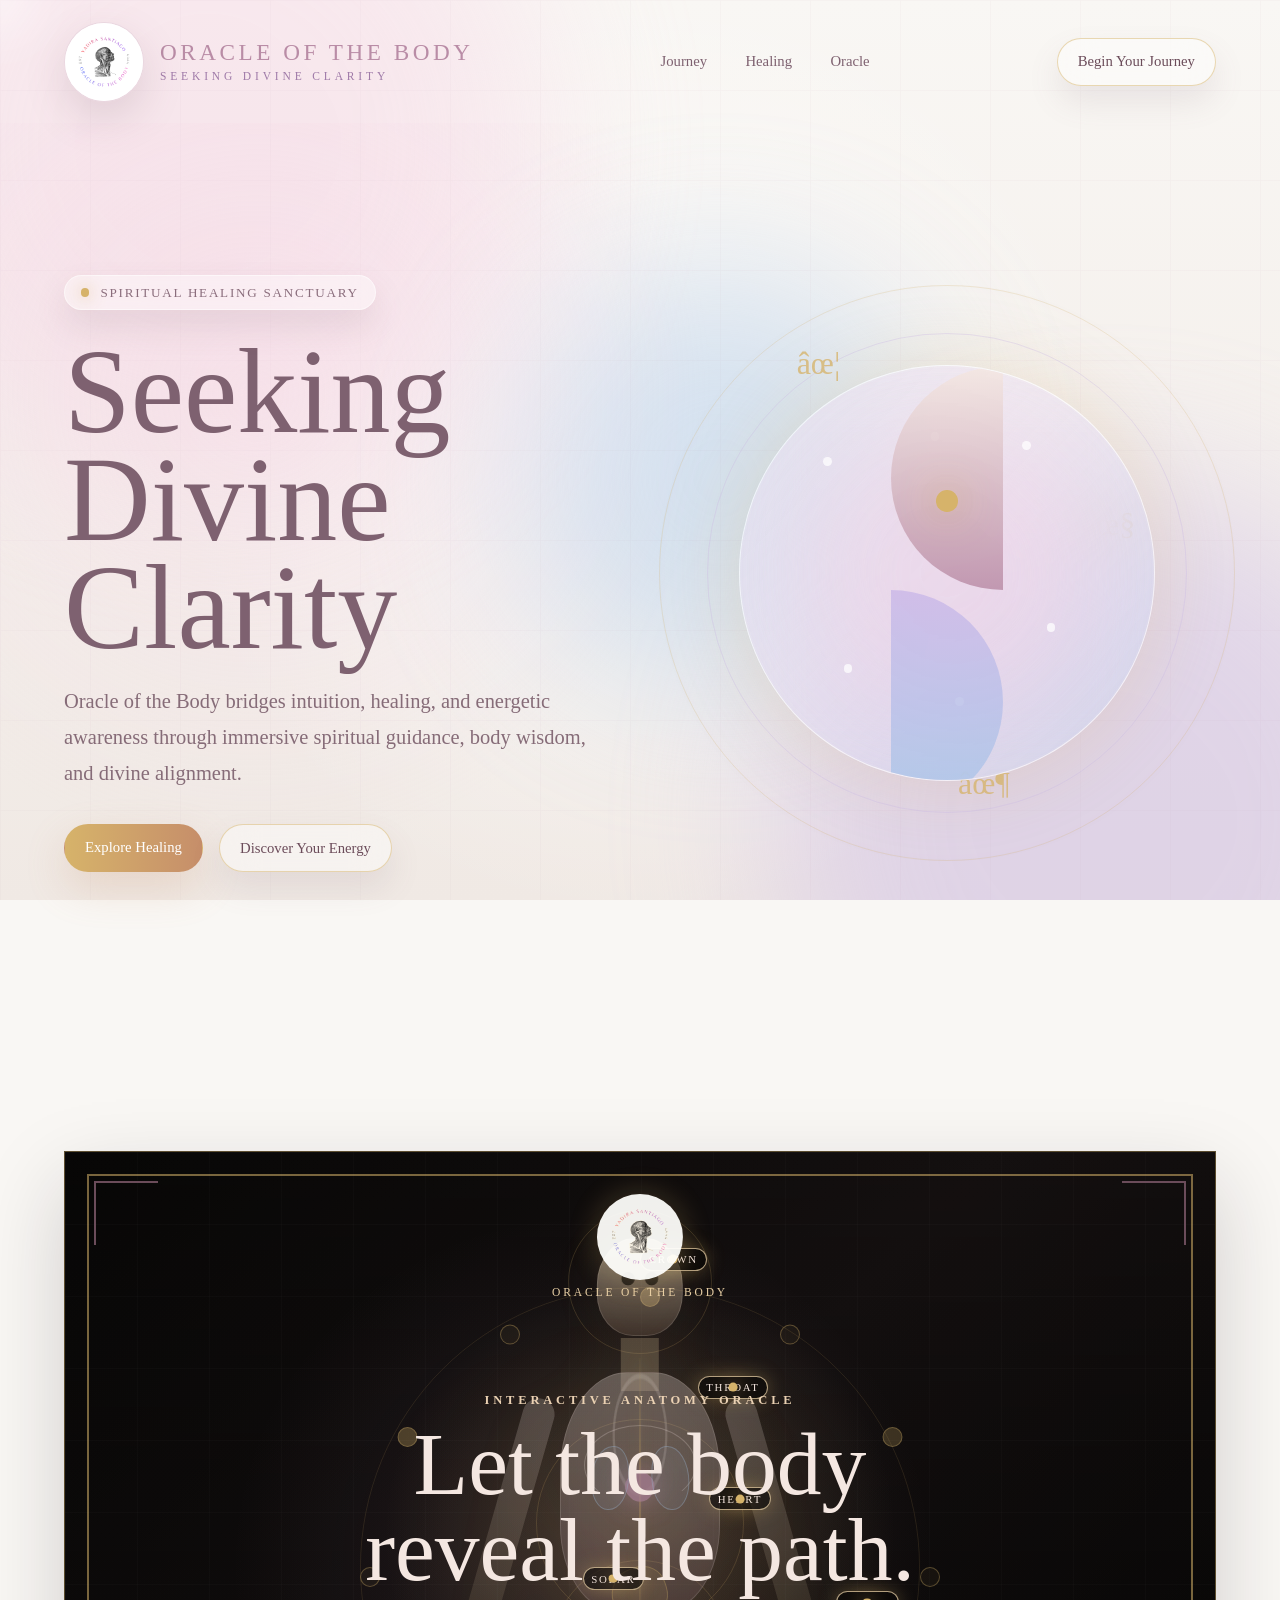
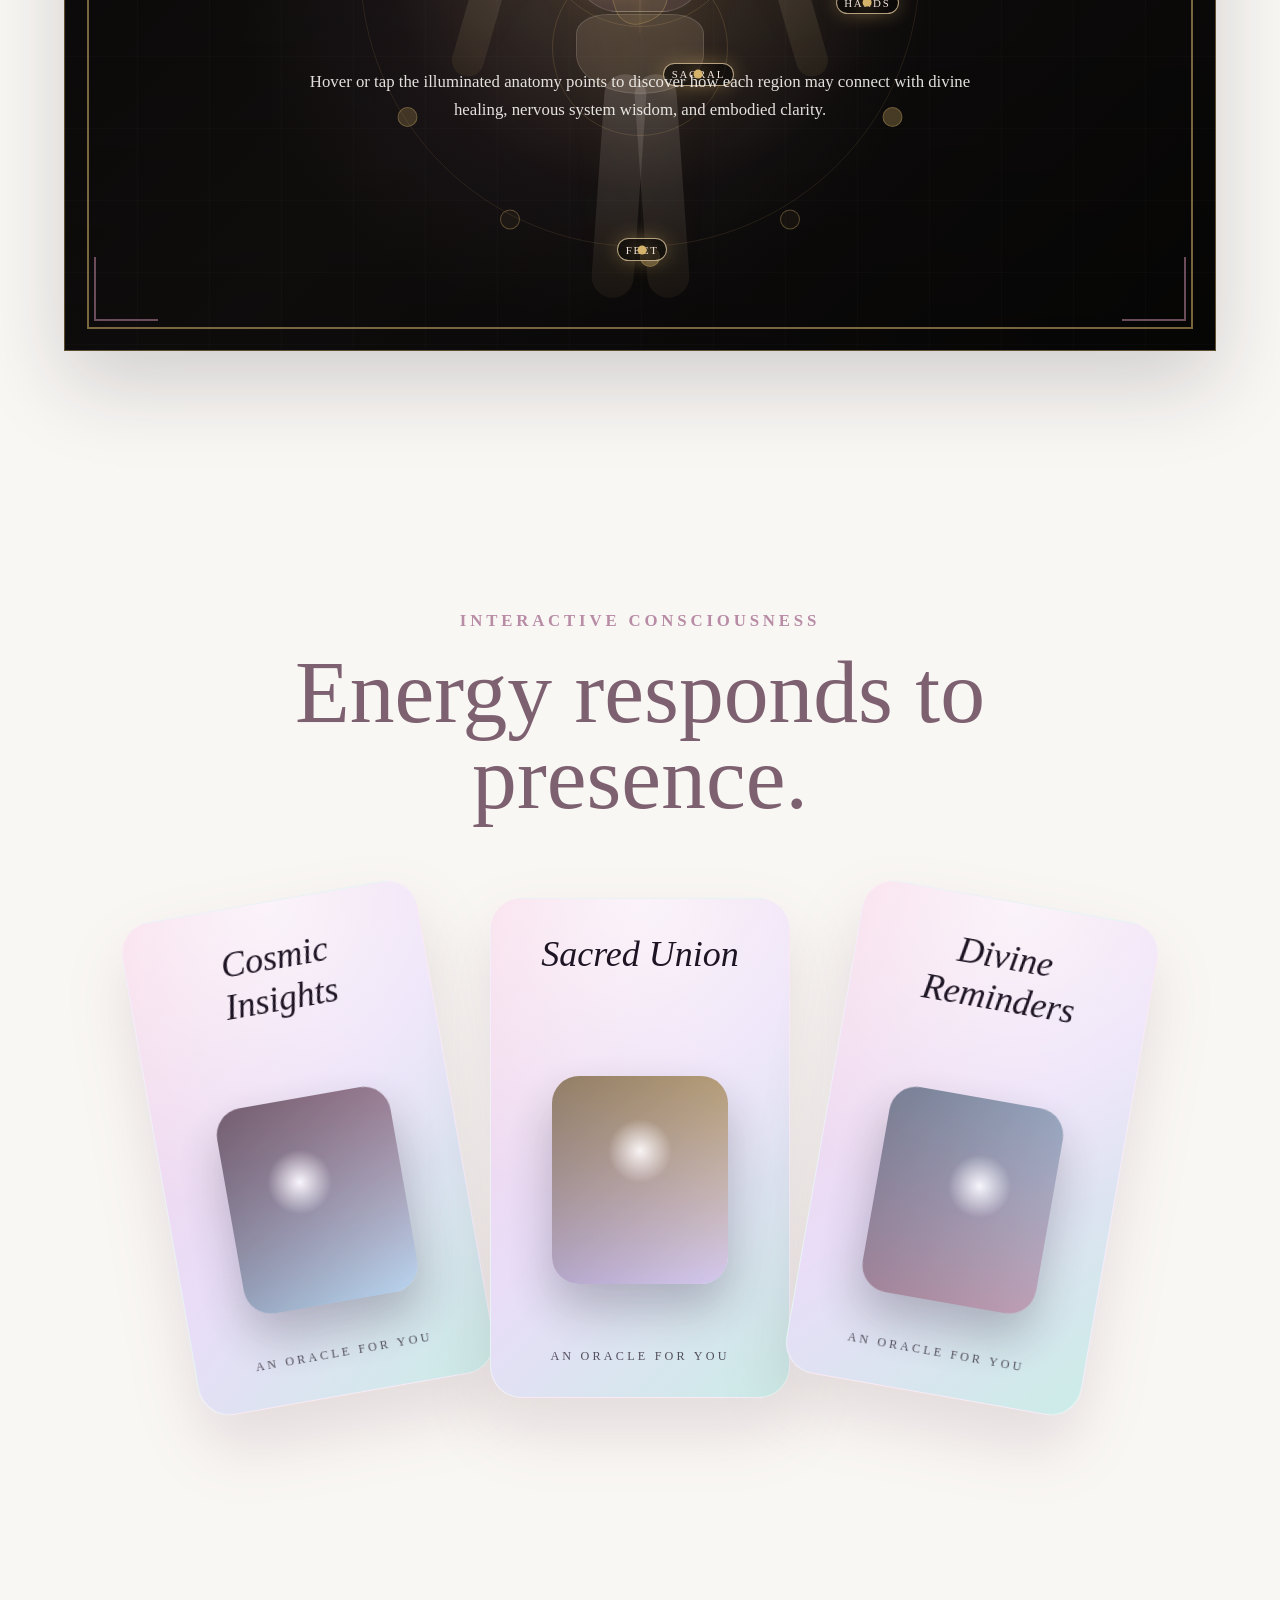
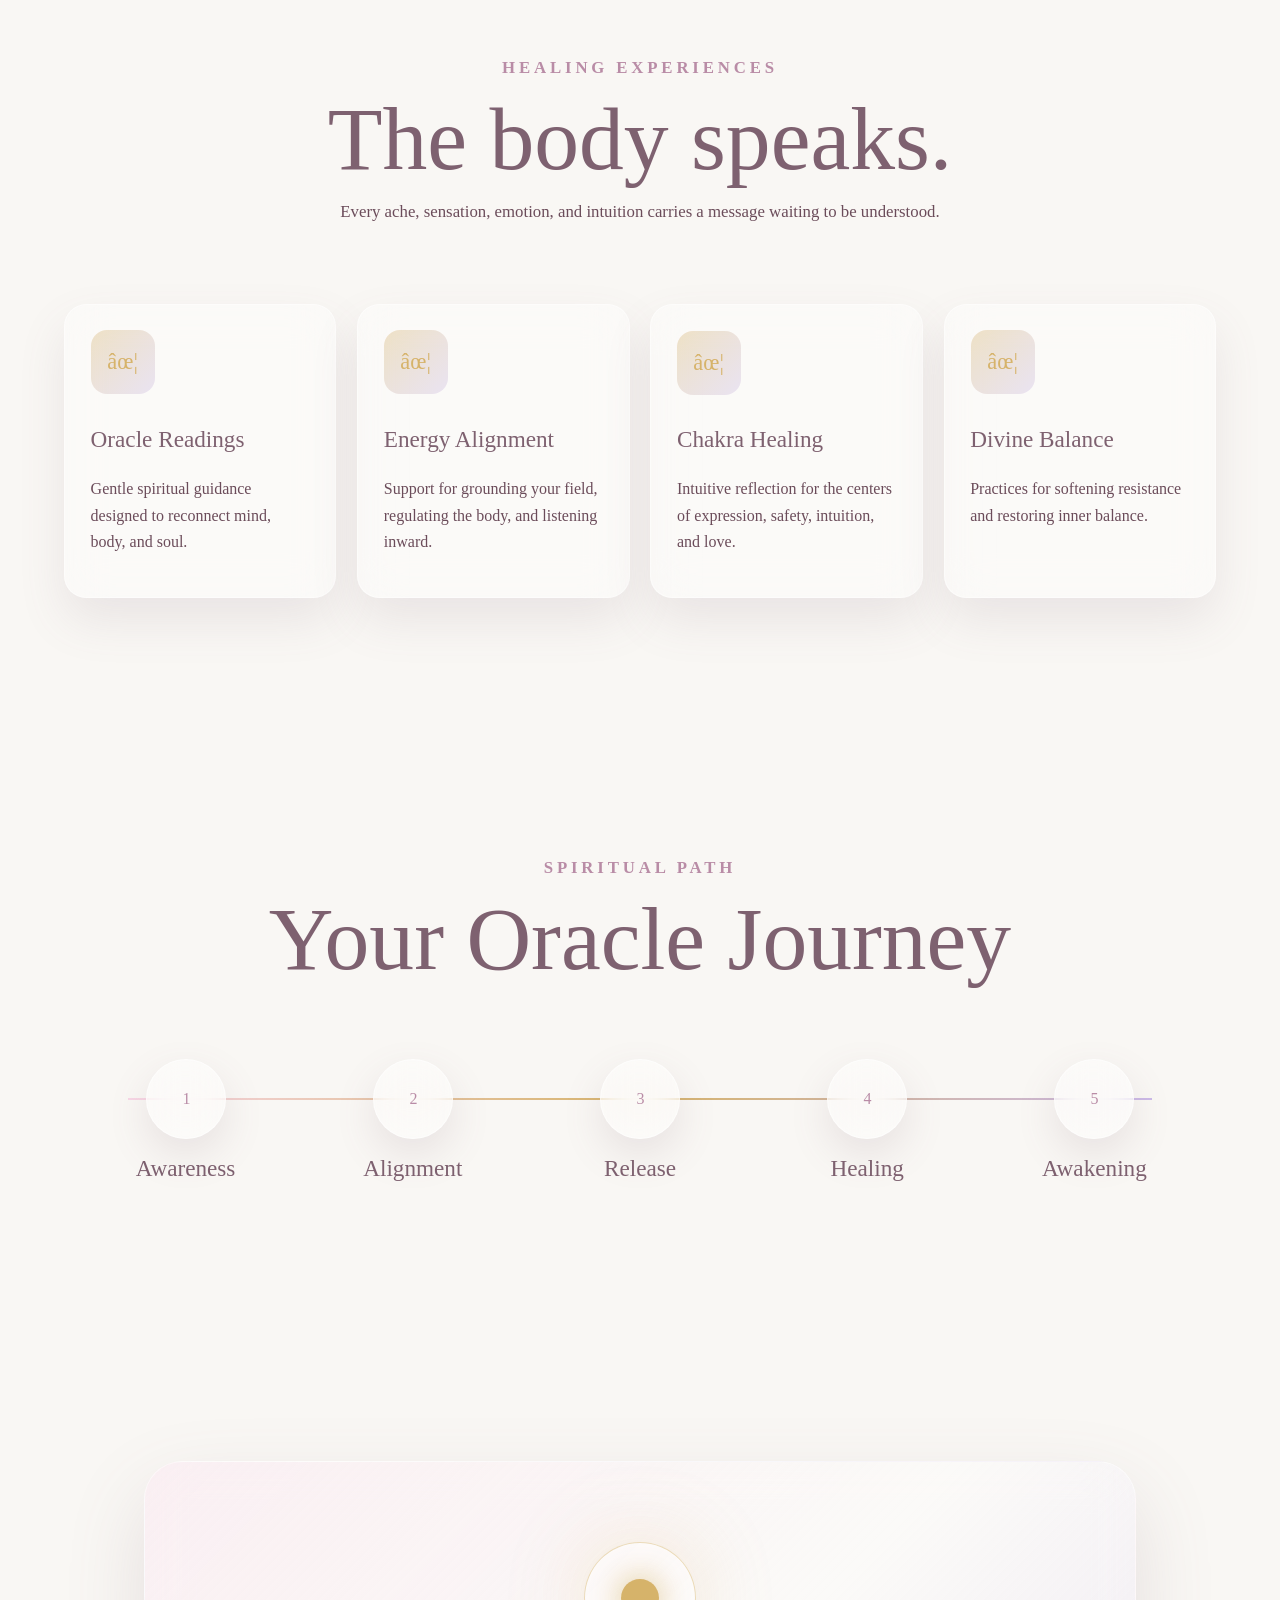
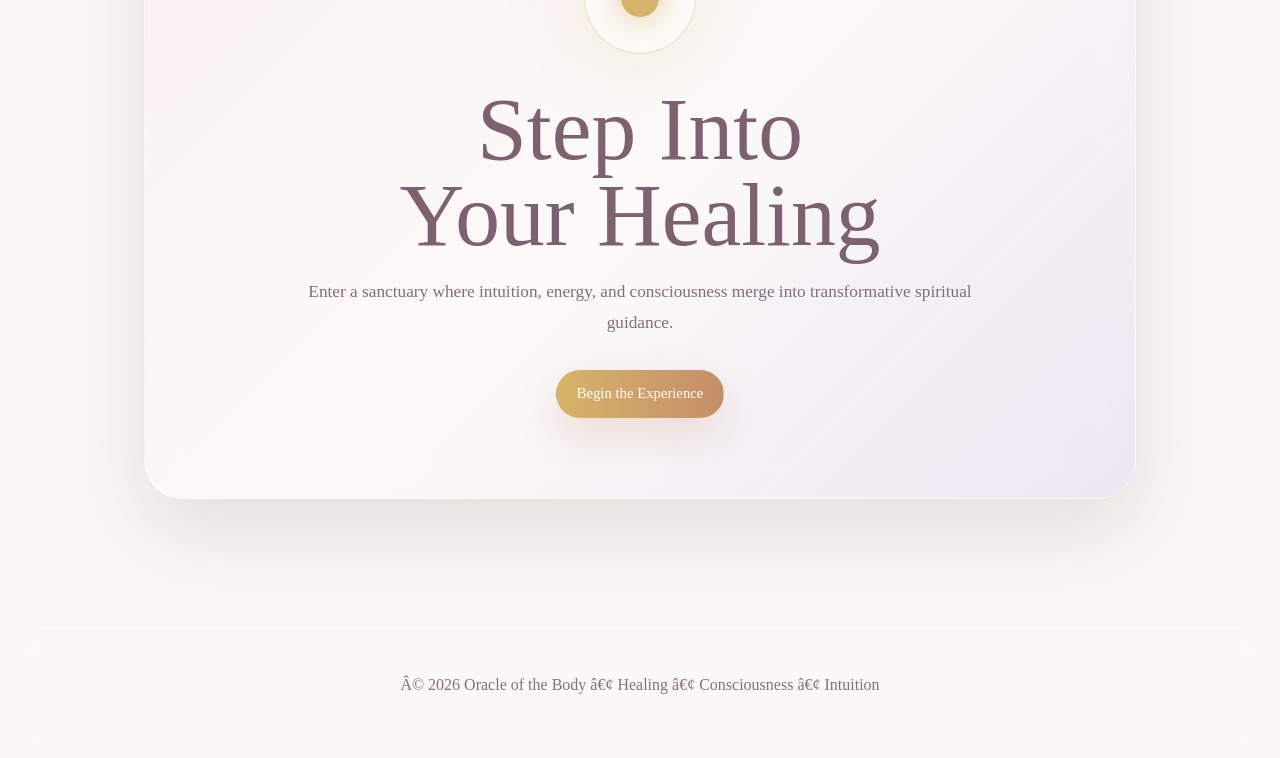
==== commit 3a52ab50: "Add anatomy oracle cabinet" ====
--- a/oracle-preview.html
+++ b/oracle-preview.html
@@ -152,50 +152,16 @@
   min-width: 0;
 }
 
-.logo-mark {
+.logo-image {
   position: relative;
   width: 5rem;
   height: 5rem;
+  object-fit: contain;
   flex: 0 0 auto;
   border-radius: 50%;
-  border: 1px solid rgba(185, 140, 166, 0.4);
-  background:
-    radial-gradient(circle at 50% 38%, rgba(255, 255, 255, 0.9), transparent 38%),
-    linear-gradient(145deg, #f4e7e1, #e5d1e8 58%, #cfe7f5);
+  border: 1px solid rgba(185, 140, 166, 0.28);
+  background: rgba(255, 255, 255, 0.5);
   box-shadow: 0 1rem 2.5rem rgba(126, 97, 112, 0.18);
-}
-
-.logo-face {
-  position: absolute;
-  left: 50%;
-  top: 50%;
-  width: 1.55rem;
-  height: 2.5rem;
-  border-radius: 50% 50% 45% 45%;
-  border: 1px solid rgba(107, 76, 90, 0.52);
-  transform: translate(-50%, -50%);
-}
-
-.logo-face::before,
-.logo-face::after {
-  content: "";
-  position: absolute;
-  top: 42%;
-  width: 0.28rem;
-  height: 0.28rem;
-  border-radius: 50%;
-  background: rgba(107, 76, 90, 0.6);
-}
-
-.logo-face::before { left: 28%; }
-.logo-face::after { right: 28%; }
-
-.logo-orbit {
-  position: absolute;
-  inset: 0.75rem;
-  border: 1px solid rgba(214, 179, 106, 0.72);
-  border-radius: 50%;
-  transform: rotate(-18deg);
 }
 
 .brand strong {
@@ -478,15 +444,16 @@
   --cabinet-x: 50%;
   --cabinet-y: 48%;
   position: relative;
-  min-height: 43rem;
+  min-height: 50rem;
   display: grid;
   align-items: center;
   overflow: hidden;
   border: 1px solid rgba(214, 179, 106, 0.4);
   background:
-    radial-gradient(circle at var(--cabinet-x) var(--cabinet-y), rgba(233, 216, 186, 0.24), transparent 17rem),
-    linear-gradient(rgba(35, 22, 20, 0.28), rgba(35, 22, 20, 0.42)),
-    linear-gradient(135deg, #35282d 0%, #7e6170 50%, #2a2025 100%);
+    radial-gradient(circle at var(--cabinet-x) var(--cabinet-y), rgba(214, 179, 106, 0.2), transparent 16rem),
+    radial-gradient(circle at 45% 52%, rgba(185, 140, 166, 0.13), transparent 22rem),
+    linear-gradient(rgba(5, 5, 5, 0.38), rgba(5, 5, 5, 0.62)),
+    linear-gradient(135deg, #080706 0%, #1d1616 48%, #070605 100%);
   box-shadow: 0 2rem 5rem rgba(30, 21, 36, 0.18);
 }
 
@@ -523,11 +490,36 @@
 .corner-bl { bottom: 1.8rem; left: 1.8rem; border-bottom: 2px solid; border-left: 2px solid; }
 .corner-br { bottom: 1.8rem; right: 1.8rem; border-bottom: 2px solid; border-right: 2px solid; }
 
+.cabinet-logo {
+  position: absolute;
+  z-index: 6;
+  top: 2.6rem;
+  left: 50%;
+  display: grid;
+  justify-items: center;
+  gap: 0.35rem;
+  transform: translateX(-50%);
+  color: #e8cfa5;
+  font-size: 0.72rem;
+  letter-spacing: 0.18rem;
+  text-transform: uppercase;
+}
+
+.cabinet-logo img {
+  width: 5.4rem;
+  height: 5.4rem;
+  object-fit: contain;
+  border-radius: 50%;
+  opacity: 0.94;
+  filter: sepia(0.2) drop-shadow(0 0 1rem rgba(214, 179, 106, 0.28));
+}
+
 .cabinet-copy {
   position: relative;
   z-index: 5;
   width: min(42rem, calc(100% - 2rem));
   margin: 0 auto;
+  padding-top: 2rem;
   text-align: center;
   color: rgba(249, 247, 244, 0.9);
 }
@@ -566,161 +558,258 @@
   font-size: 1.05rem;
 }
 
-.artifact {
+.anatomy-stage {
+  position: absolute;
+  inset: 0;
+  z-index: 4;
+}
+
+.moon-wheel {
+  position: absolute;
+  left: 50%;
+  top: 52%;
+  width: min(35rem, 70vw);
+  height: min(35rem, 70vw);
+  border: 1px solid rgba(214, 179, 106, 0.18);
+  border-radius: 50%;
+  transform: translate(-50%, -50%);
+  opacity: 0.7;
+}
+
+.moon-wheel span {
+  position: absolute;
+  left: 50%;
+  top: 50%;
+  width: 1.25rem;
+  height: 1.25rem;
+  border-radius: 50%;
+  border: 1px solid rgba(214, 179, 106, 0.5);
+  background: rgba(214, 179, 106, 0.08);
+  transform:
+    rotate(calc(var(--i) * 30deg))
+    translateY(calc(min(17.5rem, 35vw) * -1))
+    rotate(calc(var(--i) * -30deg));
+}
+
+.moon-wheel span:nth-child(1) { --i: 0; background: rgba(214, 179, 106, 0.5); }
+.moon-wheel span:nth-child(2) { --i: 1; }
+.moon-wheel span:nth-child(3) { --i: 2; background: rgba(214, 179, 106, 0.32); }
+.moon-wheel span:nth-child(4) { --i: 3; }
+.moon-wheel span:nth-child(5) { --i: 4; background: rgba(214, 179, 106, 0.42); }
+.moon-wheel span:nth-child(6) { --i: 5; }
+.moon-wheel span:nth-child(7) { --i: 6; background: rgba(214, 179, 106, 0.5); }
+.moon-wheel span:nth-child(8) { --i: 7; }
+.moon-wheel span:nth-child(9) { --i: 8; background: rgba(214, 179, 106, 0.32); }
+.moon-wheel span:nth-child(10) { --i: 9; }
+.moon-wheel span:nth-child(11) { --i: 10; background: rgba(214, 179, 106, 0.42); }
+.moon-wheel span:nth-child(12) { --i: 11; }
+
+.anatomy-figure {
+  position: absolute;
+  left: 50%;
+  bottom: 5.5rem;
+  width: min(22rem, 38vw);
+  height: min(42rem, 70vw);
+  transform: translateX(-50%);
+  opacity: 0.82;
+  filter: drop-shadow(0 0 1.8rem rgba(214, 179, 106, 0.18));
+}
+
+.anatomy-figure > span {
+  position: absolute;
+}
+
+.aura-ring {
+  left: 50%;
+  border-radius: 50%;
+  border: 1px solid rgba(214, 179, 106, 0.22);
+  transform: translateX(-50%);
+}
+
+.ring-head { top: 3%; width: 9rem; height: 9rem; }
+.ring-heart { top: 34%; width: 13rem; height: 13rem; }
+.ring-belly { top: 55%; width: 11rem; height: 11rem; }
+
+.figure-head {
+  left: 50%;
+  top: 7%;
+  width: 5.4rem;
+  height: 6.2rem;
+  border-radius: 48% 48% 42% 42%;
+  background:
+    radial-gradient(circle at 36% 42%, rgba(18, 15, 13, 0.82) 0 8%, transparent 9%),
+    radial-gradient(circle at 64% 42%, rgba(18, 15, 13, 0.82) 0 8%, transparent 9%),
+    linear-gradient(180deg, rgba(243, 224, 194, 0.65), rgba(155, 124, 103, 0.28));
+  border: 1px solid rgba(244, 231, 225, 0.18);
+  transform: translateX(-50%);
+}
+
+.figure-neck {
+  left: 50%;
+  top: 22%;
+  width: 2.4rem;
+  height: 3.3rem;
+  background: rgba(232, 207, 165, 0.28);
+  transform: translateX(-50%);
+}
+
+.figure-torso {
+  left: 50%;
+  top: 27%;
+  width: 10rem;
+  height: 15rem;
+  border-radius: 42% 42% 36% 36%;
+  background:
+    radial-gradient(ellipse at 50% 26%, transparent 0 22%, rgba(244, 231, 225, 0.22) 23% 24%, transparent 25%),
+    linear-gradient(180deg, rgba(244, 231, 225, 0.34), rgba(185, 140, 166, 0.16));
+  border: 1px solid rgba(244, 231, 225, 0.18);
+  transform: translateX(-50%);
+}
+
+.figure-pelvis {
+  left: 50%;
+  top: 63%;
+  width: 8rem;
+  height: 5rem;
+  border-radius: 25% 25% 50% 50%;
+  border: 1px solid rgba(244, 231, 225, 0.18);
+  background: rgba(232, 207, 165, 0.16);
+  transform: translateX(-50%);
+}
+
+.figure-arm {
+  top: 31%;
+  width: 2rem;
+  height: 18rem;
+  border-radius: 999px;
+  background: linear-gradient(180deg, rgba(244, 231, 225, 0.25), rgba(214, 179, 106, 0.1));
+  transform-origin: top center;
+}
+
+.arm-left { left: 18%; transform: rotate(16deg); }
+.arm-right { right: 18%; transform: rotate(-16deg); }
+
+.figure-leg {
+  top: 72%;
+  width: 2.6rem;
+  height: 14rem;
+  border-radius: 999px;
+  background: linear-gradient(180deg, rgba(244, 231, 225, 0.2), rgba(214, 179, 106, 0.08));
+}
+
+.leg-left { left: 38%; transform: rotate(4deg); }
+.leg-right { right: 38%; transform: rotate(-4deg); }
+
+.spine {
+  left: 50%;
+  top: 25%;
+  width: 1px;
+  height: 41%;
+  background: linear-gradient(180deg, rgba(214, 179, 106, 0.1), rgba(214, 179, 106, 0.8), rgba(214, 179, 106, 0.1));
+  transform: translateX(-50%);
+  box-shadow: 0 0 0.8rem rgba(214, 179, 106, 0.45);
+}
+
+.ribcage {
+  left: 50%;
+  top: 35%;
+  width: 7rem;
+  height: 5rem;
+  border-radius: 50%;
+  border: 1px solid rgba(244, 231, 225, 0.3);
+  border-bottom-color: transparent;
+  transform: translateX(-50%);
+}
+
+.heart-organ {
+  left: 50%;
+  top: 42%;
+  width: 1.8rem;
+  height: 1.8rem;
+  border-radius: 50% 50% 45% 45%;
+  background: rgba(185, 140, 166, 0.8);
+  transform: translateX(-50%) rotate(45deg);
+  box-shadow: 0 0 1.6rem rgba(185, 140, 166, 0.75);
+}
+
+.lung {
+  top: 38%;
+  width: 2.4rem;
+  height: 4rem;
+  border-radius: 60% 40% 55% 45%;
+  border: 1px solid rgba(168, 199, 232, 0.38);
+  background: rgba(168, 199, 232, 0.1);
+}
+
+.lung-left { left: 36%; }
+.lung-right { right: 36%; transform: scaleX(-1); }
+
+.belly-organ {
+  left: 50%;
+  top: 56%;
+  width: 3.5rem;
+  height: 3.5rem;
+  border-radius: 48% 42% 50% 38%;
+  border: 1px solid rgba(214, 179, 106, 0.36);
+  background: rgba(214, 179, 106, 0.11);
+  transform: translateX(-50%) rotate(-18deg);
+}
+
+.anatomy-point {
   position: absolute;
   z-index: 4;
   appearance: none;
-  border: 0;
-  padding: 0;
+  border: 1px solid rgba(232, 207, 165, 0.76);
+  padding: 0.28rem 0.48rem;
+  border-radius: 999px;
   cursor: pointer;
-  background: transparent;
+  background: rgba(10, 8, 7, 0.64);
+  color: #f4e7e1;
+  font-size: 0.68rem;
+  letter-spacing: 0.11rem;
+  text-transform: uppercase;
+  box-shadow: 0 0 1.2rem rgba(214, 179, 106, 0.32);
   --tx: 0px;
   --ty: 0px;
   transition: opacity 180ms ease, filter 180ms ease, transform 220ms ease;
-}
-
-.artifact:hover,
-.artifact:focus-visible,
-.artifact.is-active {
-  opacity: 0.88;
+  transform: translate3d(var(--tx), var(--ty), 0);
+}
+
+.anatomy-point::before {
+  content: "";
+  position: absolute;
+  left: 50%;
+  top: 50%;
+  width: 0.55rem;
+  height: 0.55rem;
+  border-radius: 50%;
+  background: var(--gold);
+  box-shadow: 0 0 1.2rem rgba(214, 179, 106, 0.95);
+  transform: translate(-50%, -50%);
+}
+
+.anatomy-point:hover,
+.anatomy-point:focus-visible,
+.anatomy-point.is-active {
+  color: #1d1616;
+  background: #e8cfa5;
   filter: drop-shadow(0 0 1.1rem rgba(233, 216, 186, 0.48));
 }
 
-.artifact:focus-visible {
+.anatomy-point:focus-visible {
   outline: 1px solid rgba(233, 216, 186, 0.8);
   outline-offset: 0.55rem;
 }
 
-.anatomy-skull {
-  left: 8%;
-  bottom: 12%;
-  width: min(22vw, 16rem);
-  aspect-ratio: 0.72;
-  border-radius: 48% 48% 40% 40%;
-  background:
-    radial-gradient(circle at 36% 40%, rgba(35, 22, 20, 0.72) 0 12%, transparent 13%),
-    radial-gradient(circle at 64% 40%, rgba(35, 22, 20, 0.72) 0 12%, transparent 13%),
-    linear-gradient(180deg, rgba(247, 241, 232, 0.54), rgba(191, 178, 159, 0.18));
-  border: 1px solid rgba(238, 231, 221, 0.16);
-  opacity: 0.45;
-  transform: translate3d(var(--tx), var(--ty), 0);
-}
-
-.anatomy-skull::before,
-.anatomy-skull::after {
-  content: "";
-  position: absolute;
-  border: 1px solid rgba(238, 231, 221, 0.28);
-}
-
-.anatomy-skull::before {
-  inset: 20% 17% auto 17%;
-  height: 32%;
-  border-radius: 50%;
-}
-
-.anatomy-skull::after {
-  left: 39%;
-  right: 39%;
-  bottom: 10%;
-  height: 20%;
-  border-radius: 1rem;
-}
-
-.oracle-hand {
-  right: 29%;
-  bottom: 10%;
-  width: min(24vw, 18rem);
-  height: min(34vw, 25rem);
-  border: 1px solid rgba(238, 231, 221, 0.22);
-  border-radius: 45% 45% 36% 36%;
-  background:
-    linear-gradient(90deg, transparent 8%, rgba(238, 231, 221, 0.18) 9% 15%, transparent 16%),
-    linear-gradient(180deg, rgba(238, 231, 221, 0.18), rgba(92, 65, 52, 0.12));
-  opacity: 0.56;
-  transform: translate3d(var(--tx), var(--ty), 0) rotate(-8deg);
-}
-
-.oracle-hand::before {
-  content: "";
-  position: absolute;
-  left: 17%;
-  right: 17%;
-  top: -37%;
-  height: 45%;
-  background:
-    linear-gradient(90deg, rgba(238, 231, 221, 0.22) 0 16%, transparent 17% 28%, rgba(238, 231, 221, 0.18) 29% 44%, transparent 45% 57%, rgba(238, 231, 221, 0.18) 58% 72%, transparent 73% 84%, rgba(238, 231, 221, 0.16) 85%);
-  border-radius: 2rem 2rem 0 0;
-}
-
-.palm-line {
-  position: absolute;
-  height: 1px;
-  background: rgba(214, 179, 106, 0.78);
-  transform-origin: left;
-}
-
-.line-one { width: 58%; left: 22%; top: 43%; transform: rotate(13deg); }
-.line-two { width: 48%; left: 26%; top: 54%; transform: rotate(-18deg); }
-.line-three { width: 38%; left: 40%; top: 65%; transform: rotate(32deg); }
-
-.moon {
-  position: absolute;
-  width: 1.1rem;
-  height: 1.1rem;
-  border: 1px solid rgba(230, 211, 176, 0.8);
-  border-radius: 50%;
-}
-
-.moon-1 { top: 4%; left: -10%; }
-.moon-2 { top: -5%; left: 16%; background: rgba(230, 211, 176, 0.6); }
-.moon-3 { top: -7%; left: 45%; }
-.moon-4 { top: 0%; right: 8%; background: rgba(230, 211, 176, 0.38); }
-.moon-5 { top: 18%; right: -10%; }
-.moon-6 { top: 38%; right: -16%; background: rgba(230, 211, 176, 0.42); }
-
-.tarot-card {
-  right: 10%;
-  top: 18%;
-  width: min(10vw, 7rem);
-  aspect-ratio: 0.64;
-  border: 2px solid rgba(214, 179, 106, 0.72);
-  opacity: 0.5;
-  background: rgba(45, 31, 27, 0.32);
-  transform: translate3d(var(--tx), var(--ty), 0) rotate(12deg);
-}
-
-.tarot-card::before {
-  content: "";
-  position: absolute;
-  inset: 18%;
-  border: 1px solid rgba(230, 211, 176, 0.7);
-}
-
-.tarot-card::after {
-  content: "";
-  position: absolute;
-  inset: 40% 25%;
-  border-top: 1px solid rgba(230, 211, 176, 0.84);
-  border-bottom: 1px solid rgba(230, 211, 176, 0.84);
-  transform: rotate(45deg);
-}
-
-.body-map {
-  left: 28%;
-  top: 10%;
-  width: min(20vw, 15rem);
-  aspect-ratio: 1;
-  border-radius: 50%;
-  border: 1px solid rgba(230, 211, 176, 0.25);
-  background:
-    radial-gradient(circle, transparent 0 26%, rgba(230, 211, 176, 0.32) 27% 28%, transparent 29%),
-    conic-gradient(from 20deg, transparent, rgba(230, 211, 176, 0.22), transparent, rgba(230, 211, 176, 0.18), transparent);
-  opacity: 0.52;
-  transform: translate3d(var(--tx), var(--ty), 0);
-}
-
-.artifact-label {
+.point-crown { left: 50%; top: 12%; }
+.point-throat { left: 55%; top: 28%; }
+.point-heart { left: 56%; top: 42%; }
+.point-hands { left: 67%; top: 55%; }
+.point-solar { left: 45%; top: 52%; }
+.point-womb { left: 52%; top: 64%; }
+.point-feet { left: 48%; top: 86%; }
+
+.anatomy-label {
   position: absolute;
   left: 50%;
   bottom: -2.2rem;
@@ -738,9 +827,9 @@
   pointer-events: none;
 }
 
-.artifact:hover .artifact-label,
-.artifact:focus-visible .artifact-label,
-.artifact.is-active .artifact-label {
+.anatomy-point:hover .anatomy-label,
+.anatomy-point:focus-visible .anatomy-label,
+.anatomy-point.is-active .anatomy-label {
   opacity: 1;
   transform: translate(-50%, 0);
 }
@@ -1209,7 +1298,7 @@
     font-size: 0.62rem;
   }
 
-  .logo-mark {
+  .logo-image {
     width: 4rem;
     height: 4rem;
   }
@@ -1227,36 +1316,59 @@
   }
 
   .cabinet {
-    min-height: 44rem;
+    min-height: 50rem;
   }
 
   .cabinet-copy {
-    padding-top: 2rem;
+    padding-top: 5.5rem;
     align-self: start;
   }
 
-  .anatomy-skull {
-    width: 10rem;
-    left: -1rem;
-  }
-
-  .oracle-hand {
-    width: 12rem;
-    height: 16rem;
-    right: -1rem;
-    bottom: 12%;
-  }
-
-  .body-map {
-    width: 10rem;
-    left: 34%;
-    top: 44%;
-  }
-
-  .tarot-card {
-    width: 4.8rem;
-    right: 10%;
-    top: 40%;
+  .cabinet-logo {
+    top: 1.4rem;
+  }
+
+  .cabinet-logo img {
+    width: 4.2rem;
+    height: 4.2rem;
+  }
+
+  .anatomy-figure {
+    width: 15rem;
+    height: 28rem;
+    bottom: 4.5rem;
+  }
+
+  .moon-wheel {
+    top: 61%;
+    width: 19rem;
+    height: 19rem;
+  }
+
+  .moon-wheel span {
+    transform:
+      rotate(calc(var(--i) * 30deg))
+      translateY(-9.5rem)
+      rotate(calc(var(--i) * -30deg));
+  }
+
+  .anatomy-point {
+    font-size: 0;
+    width: 1.9rem;
+    height: 1.9rem;
+    padding: 0;
+  }
+
+  .point-crown { left: 49%; top: 41%; }
+  .point-throat { left: 57%; top: 48%; }
+  .point-heart { left: 60%; top: 55%; }
+  .point-hands { left: 76%; top: 63%; }
+  .point-solar { left: 40%; top: 61%; }
+  .point-womb { left: 52%; top: 69%; }
+  .point-feet { left: 48%; top: 86%; }
+
+  .anatomy-label {
+    font-size: 0.68rem;
   }
 
   .reading-panel {
@@ -1291,10 +1403,7 @@
 
     <header class="navbar">
       <a class="brand" href="#" aria-label="Oracle of the Body home">
-        <span class="logo-mark" aria-hidden="true">
-          <span class="logo-face"></span>
-          <span class="logo-orbit"></span>
-        </span>
+        <img class="logo-image" src="assets/oracle-logo.png" alt="Oracle of the Body logo" />
         <span>
           <strong>Oracle of the Body</strong>
           <small>Seeking Divine Clarity</small>
@@ -1354,33 +1463,57 @@
           <div class="corner corner-bl"></div>
           <div class="corner corner-br"></div>
 
+          <div class="cabinet-logo">
+            <img src="assets/oracle-logo.png" alt="Oracle of the Body logo" />
+            <span>Oracle of the Body</span>
+          </div>
+
           <div class="cabinet-copy">
-            <p class="section-kicker">Interactive Body Oracle</p>
-            <h2 id="cabinet-title">Read the body as a living oracle.</h2>
+            <p class="section-kicker">Interactive Anatomy Oracle</p>
+            <h2 id="cabinet-title">Let the body reveal the path.</h2>
             <p>
-              Hover or tap an object inside the cabinet. Each symbol reveals a small reflection, blending the mystical stage feeling with Oracle of the Body's softer healing palette.
+              Hover or tap the illuminated anatomy points to discover how each region may connect with divine healing, nervous system wisdom, and embodied clarity.
             </p>
           </div>
 
-          <button class="artifact anatomy-skull" type="button" data-title="Mind" data-copy="Notice the story the body keeps repeating. Begin there."></button>
-          <button class="artifact oracle-hand" type="button" data-title="Hands" data-copy="The hands reveal what you reach for, hold, resist, and bless.">
-            <span class="palm-line line-one"></span>
-            <span class="palm-line line-two"></span>
-            <span class="palm-line line-three"></span>
-            <span class="moon moon-1"></span>
-            <span class="moon moon-2"></span>
-            <span class="moon moon-3"></span>
-            <span class="moon moon-4"></span>
-            <span class="moon moon-5"></span>
-            <span class="moon moon-6"></span>
-          </button>
-          <button class="artifact tarot-card" type="button" data-title="Oracle" data-copy="A card is a mirror. The body is the reader."></button>
-          <button class="artifact body-map" type="button" data-title="Body Map" data-copy="Follow sensation like a constellation: pressure, heat, pulse, image, meaning."></button>
+          <div class="anatomy-stage" aria-label="Interactive human anatomy map">
+            <div class="moon-wheel" aria-hidden="true">
+              <span></span><span></span><span></span><span></span><span></span><span></span>
+              <span></span><span></span><span></span><span></span><span></span><span></span>
+            </div>
+            <div class="anatomy-figure" aria-hidden="true">
+              <span class="aura-ring ring-head"></span>
+              <span class="aura-ring ring-heart"></span>
+              <span class="aura-ring ring-belly"></span>
+              <span class="figure-head"></span>
+              <span class="figure-neck"></span>
+              <span class="figure-torso"></span>
+              <span class="figure-pelvis"></span>
+              <span class="figure-arm arm-left"></span>
+              <span class="figure-arm arm-right"></span>
+              <span class="figure-leg leg-left"></span>
+              <span class="figure-leg leg-right"></span>
+              <span class="spine"></span>
+              <span class="ribcage"></span>
+              <span class="heart-organ"></span>
+              <span class="lung lung-left"></span>
+              <span class="lung lung-right"></span>
+              <span class="belly-organ"></span>
+            </div>
+
+            <button class="anatomy-point point-crown" type="button" data-title="Crown & Mind" data-copy="Divine healing begins by softening mental noise. This point invites prayer, discernment, and trust in higher counsel.">Crown</button>
+            <button class="anatomy-point point-throat" type="button" data-title="Throat" data-copy="The throat is the bridge between inner truth and outer expression. Healing asks for honest words, clean boundaries, and sacred sound.">Throat</button>
+            <button class="anatomy-point point-heart" type="button" data-title="Heart & Lungs" data-copy="The chest holds grief, devotion, breath, and courage. Divine healing here restores receptivity, forgiveness, and the ability to receive love.">Heart</button>
+            <button class="anatomy-point point-hands" type="button" data-title="Hands" data-copy="The hands reveal what you reach for, hold, resist, and bless. Healing moves through touch, creation, service, and release.">Hands</button>
+            <button class="anatomy-point point-solar" type="button" data-title="Solar Plexus" data-copy="The solar plexus carries will, identity, and embodied power. Healing here turns control into confidence and fear into devotion.">Solar</button>
+            <button class="anatomy-point point-womb" type="button" data-title="Sacral Bowl" data-copy="The pelvis and sacral bowl speak through creativity, intimacy, and stored emotion. Divine healing restores flow, pleasure, and energetic safety.">Sacral</button>
+            <button class="anatomy-point point-feet" type="button" data-title="Feet & Grounding" data-copy="The feet translate spirit into lived reality. Healing here asks you to return to the earth, slow down, and choose the next true step.">Feet</button>
+          </div>
 
           <aside class="reading-panel" aria-live="polite" aria-hidden="true">
-            <p class="panel-kicker">Selected Sign</p>
-            <h3>Choose an object</h3>
-            <p>Hover or tap the cabinet symbols to receive a small body oracle.</p>
+            <p class="panel-kicker">Body Oracle</p>
+            <h3>Choose a point</h3>
+            <p>Hover or tap an illuminated anatomy point to receive a divine-healing reflection.</p>
           </aside>
         </div>
       </section>
@@ -1497,7 +1630,7 @@
 const aura = document.querySelector(".cursor-aura");
 const hero = document.querySelector(".hero");
 const cabinet = document.querySelector(".cabinet");
-const artifacts = [...document.querySelectorAll(".artifact")];
+const anatomyPoints = [...document.querySelectorAll(".anatomy-point")];
 const panel = document.querySelector(".reading-panel");
 
 function setPointerPosition(event) {
@@ -1521,10 +1654,10 @@
     cabinet.style.setProperty("--cabinet-x", `${cabinetX}%`);
     cabinet.style.setProperty("--cabinet-y", `${cabinetY}%`);
 
-    artifacts.forEach((artifact, index) => {
+    anatomyPoints.forEach((point, index) => {
       const depth = (index + 1) * 0.75;
-      artifact.style.setProperty("--tx", `${(cabinetX - 50) / depth}px`);
-      artifact.style.setProperty("--ty", `${(cabinetY - 50) / (depth * 1.5)}px`);
+      point.style.setProperty("--tx", `${(cabinetX - 50) / depth}px`);
+      point.style.setProperty("--ty", `${(cabinetY - 50) / (depth * 1.5)}px`);
     });
   }
 }
@@ -1538,29 +1671,29 @@
   root.style.setProperty("--hero-opacity", Math.max(1 - progress * 1.4, 0).toFixed(3));
 }
 
-artifacts.forEach((artifact) => {
+anatomyPoints.forEach((point) => {
   const label = document.createElement("span");
-  label.className = "artifact-label";
-  label.textContent = artifact.dataset.title || "Oracle";
-  artifact.append(label);
+  label.className = "anatomy-label";
+  label.textContent = point.dataset.title || "Oracle";
+  point.append(label);
 });
 
-function selectArtifact(artifact) {
-  artifacts.forEach((item) => item.classList.toggle("is-active", item === artifact));
+function selectPoint(point) {
+  anatomyPoints.forEach((item) => item.classList.toggle("is-active", item === point));
 
   if (!panel) return;
 
   panel.classList.add("is-visible");
   panel.setAttribute("aria-hidden", "false");
-  panel.querySelector("h3").textContent = artifact.dataset.title || "Selected Sign";
+  panel.querySelector("h3").textContent = point.dataset.title || "Selected Sign";
   panel.querySelector("p:last-child").textContent =
-    artifact.dataset.copy || "The body has already begun to answer.";
-}
-
-artifacts.forEach((artifact) => {
-  artifact.addEventListener("mouseenter", () => selectArtifact(artifact));
-  artifact.addEventListener("focus", () => selectArtifact(artifact));
-  artifact.addEventListener("click", () => selectArtifact(artifact));
+    point.dataset.copy || "The body has already begun to answer.";
+}
+
+anatomyPoints.forEach((point) => {
+  point.addEventListener("mouseenter", () => selectPoint(point));
+  point.addEventListener("focus", () => selectPoint(point));
+  point.addEventListener("click", () => selectPoint(point));
 });
 
 window.addEventListener("mousemove", setPointerPosition);
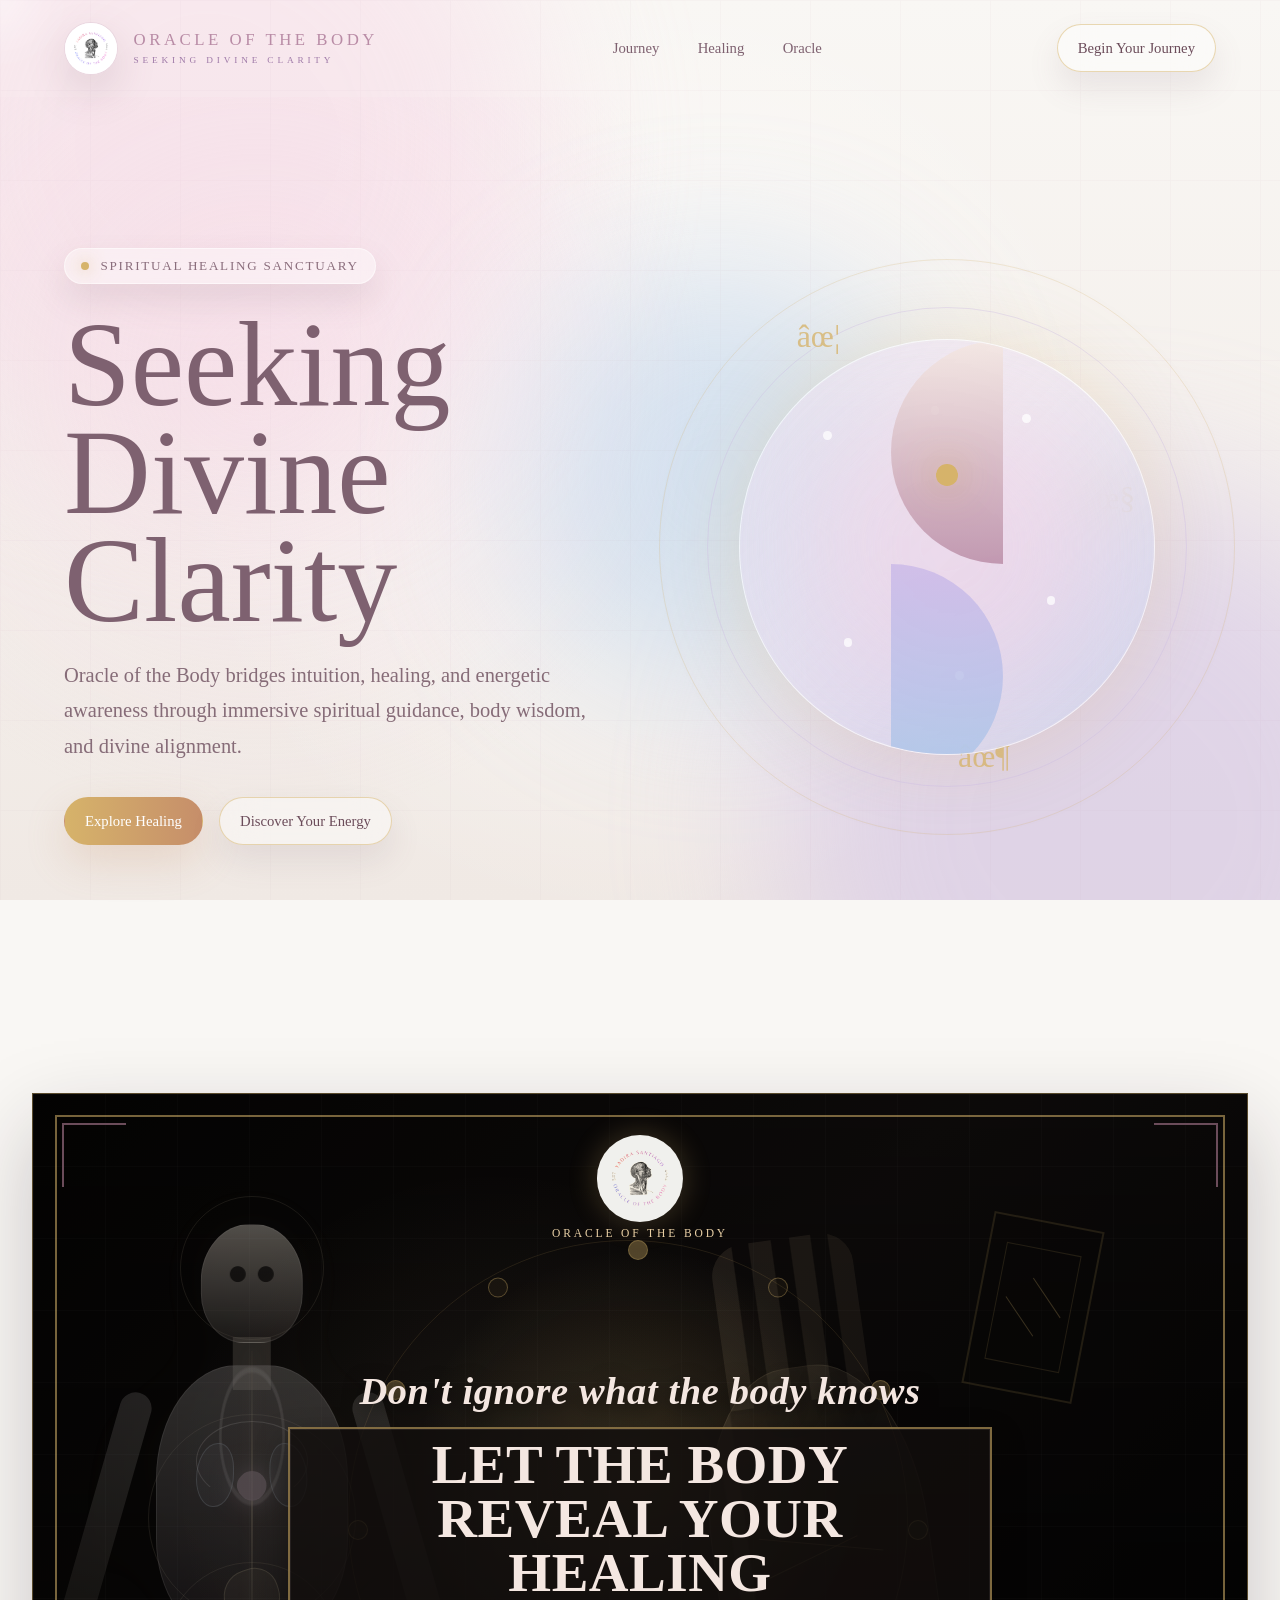
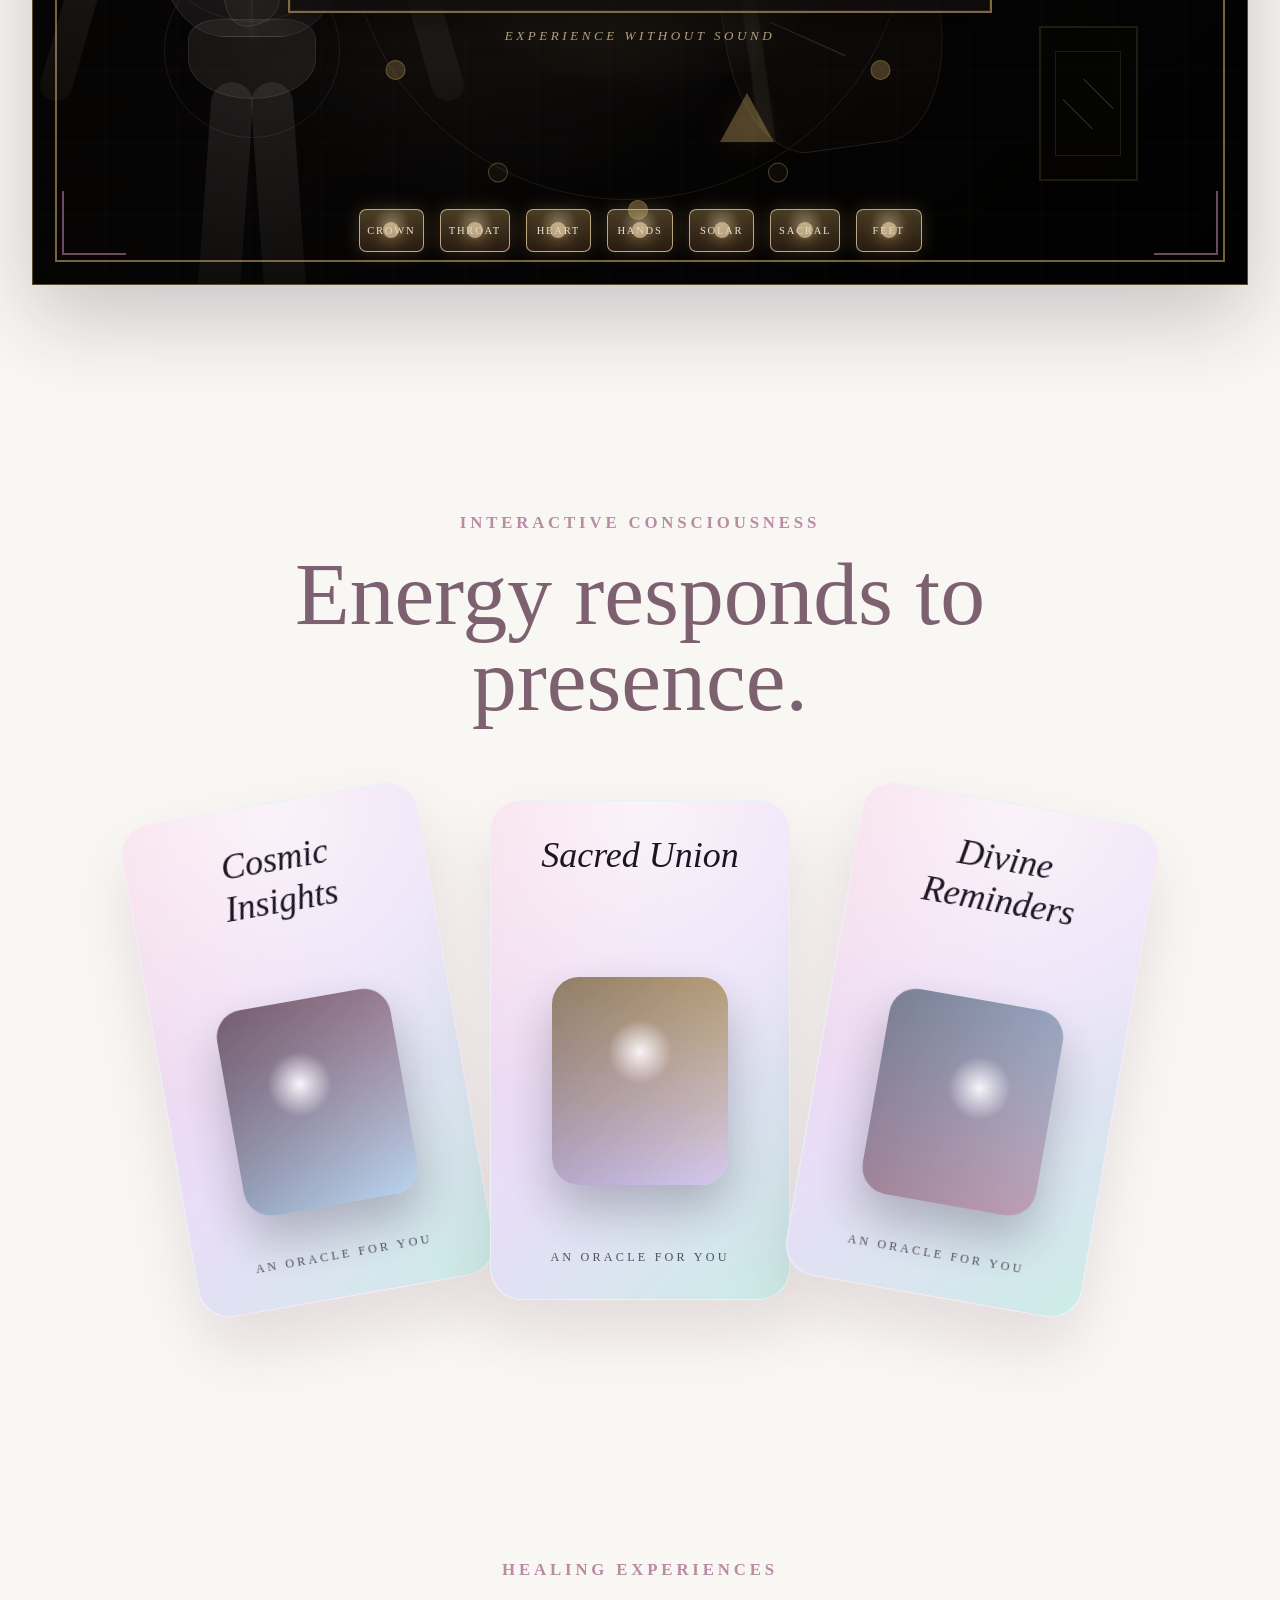
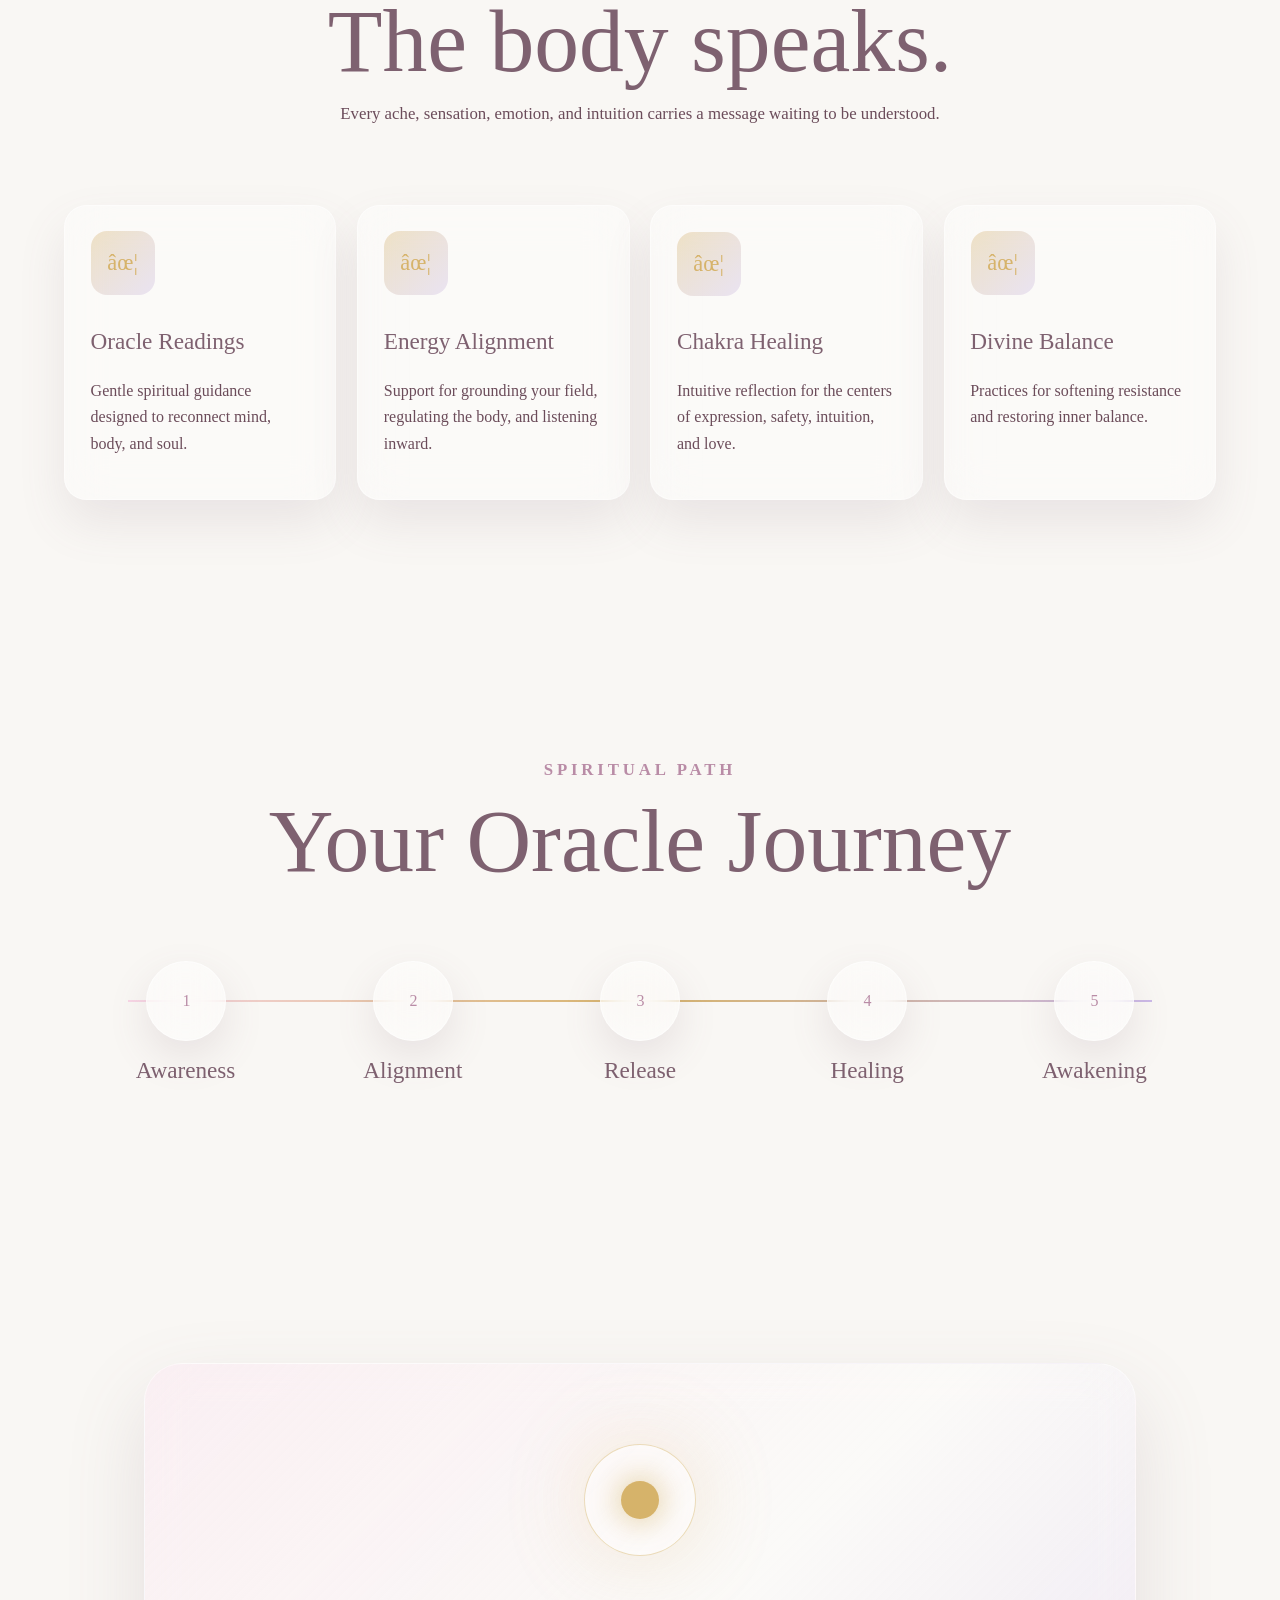
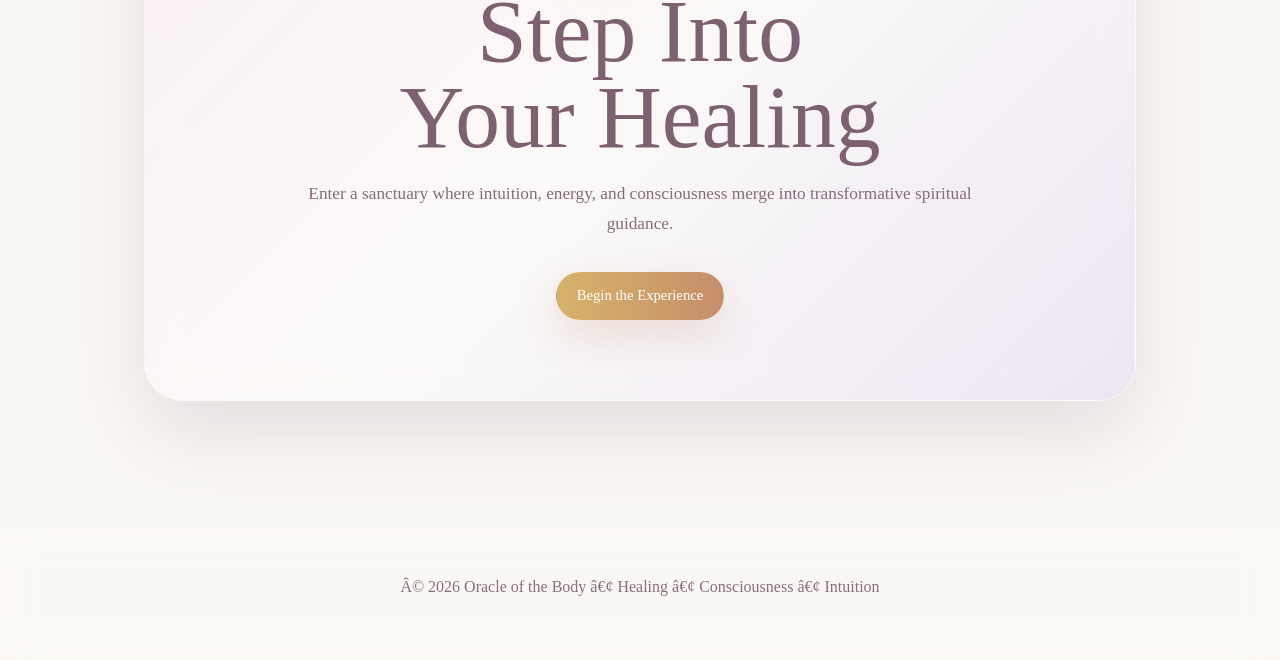
==== commit 7b26bfa0: "Restage anatomy oracle like Curious" ====
--- a/oracle-preview.html
+++ b/oracle-preview.html
@@ -154,8 +154,8 @@
 
 .logo-image {
   position: relative;
-  width: 5rem;
-  height: 5rem;
+  width: 3.35rem;
+  height: 3.35rem;
   object-fit: contain;
   flex: 0 0 auto;
   border-radius: 50%;
@@ -167,7 +167,7 @@
 .brand strong {
   display: block;
   color: var(--rose);
-  font-size: clamp(1rem, 2vw, 1.45rem);
+  font-size: clamp(0.82rem, 1.5vw, 1.05rem);
   font-weight: 400;
   letter-spacing: 0.22rem;
   line-height: 1;
@@ -178,7 +178,7 @@
   display: block;
   margin-top: 0.35rem;
   color: #9f7aa8;
-  font-size: 0.72rem;
+  font-size: 0.58rem;
   letter-spacing: 0.24rem;
   text-transform: uppercase;
 }
@@ -437,24 +437,24 @@
 .cabinet-section {
   position: relative;
   z-index: 4;
-  padding: clamp(4rem, 10vw, 8rem) clamp(1rem, 5vw, 4rem);
+  padding: clamp(3rem, 8vw, 6rem) clamp(0.7rem, 3vw, 2rem);
 }
 
 .cabinet {
   --cabinet-x: 50%;
   --cabinet-y: 48%;
   position: relative;
-  min-height: 50rem;
+  min-height: min(52rem, 88vh);
   display: grid;
   align-items: center;
   overflow: hidden;
   border: 1px solid rgba(214, 179, 106, 0.4);
   background:
-    radial-gradient(circle at var(--cabinet-x) var(--cabinet-y), rgba(214, 179, 106, 0.2), transparent 16rem),
-    radial-gradient(circle at 45% 52%, rgba(185, 140, 166, 0.13), transparent 22rem),
-    linear-gradient(rgba(5, 5, 5, 0.38), rgba(5, 5, 5, 0.62)),
-    linear-gradient(135deg, #080706 0%, #1d1616 48%, #070605 100%);
-  box-shadow: 0 2rem 5rem rgba(30, 21, 36, 0.18);
+    radial-gradient(circle at var(--cabinet-x) var(--cabinet-y), rgba(214, 179, 106, 0.18), transparent 14rem),
+    radial-gradient(circle at 38% 50%, rgba(232, 207, 165, 0.08), transparent 20rem),
+    linear-gradient(rgba(0, 0, 0, 0.38), rgba(0, 0, 0, 0.7)),
+    linear-gradient(135deg, #050403 0%, #14100f 47%, #030303 100%);
+  box-shadow: 0 2rem 5rem rgba(30, 21, 36, 0.22);
 }
 
 .cabinet::before {
@@ -517,11 +517,21 @@
 .cabinet-copy {
   position: relative;
   z-index: 5;
-  width: min(42rem, calc(100% - 2rem));
+  width: min(44rem, calc(100% - 2rem));
   margin: 0 auto;
-  padding-top: 2rem;
+  padding-top: 3.2rem;
   text-align: center;
   color: rgba(249, 247, 244, 0.9);
+}
+
+.script-line {
+  margin: 0 auto 0.9rem;
+  color: #f4e7e1;
+  font-size: clamp(1.4rem, 3.3vw, 2.4rem);
+  font-style: italic;
+  font-weight: 700;
+  letter-spacing: 0.04rem;
+  text-shadow: 0 0.35rem 1.2rem rgba(0, 0, 0, 0.65);
 }
 
 .section-kicker,
@@ -547,7 +557,23 @@
 }
 
 .cabinet h2 {
+  display: inline-flex;
+  align-items: center;
+  justify-content: center;
+  min-height: 4.6rem;
+  margin-bottom: 0.75rem;
+  padding: 0.55rem 1.5rem 0.7rem;
+  border: 2px solid rgba(214, 179, 106, 0.56);
+  background: rgba(18, 14, 13, 0.82);
   color: #f4e7e1;
+  font-size: clamp(2rem, 4.3vw, 4rem);
+  font-weight: 800;
+  letter-spacing: 0.03rem;
+  line-height: 0.98;
+  text-transform: uppercase;
+  box-shadow:
+    inset 0 0 0 1px rgba(244, 231, 225, 0.08),
+    0 0.8rem 1.8rem rgba(0, 0, 0, 0.42);
 }
 
 .cabinet-copy p:last-child,
@@ -558,6 +584,14 @@
   font-size: 1.05rem;
 }
 
+.cabinet-copy p:last-child {
+  color: rgba(232, 207, 165, 0.75);
+  font-size: 0.82rem;
+  font-style: italic;
+  letter-spacing: 0.22rem;
+  text-transform: uppercase;
+}
+
 .anatomy-stage {
   position: absolute;
   inset: 0;
@@ -566,8 +600,8 @@
 
 .moon-wheel {
   position: absolute;
-  left: 50%;
-  top: 52%;
+  left: 49%;
+  top: 54%;
   width: min(35rem, 70vw);
   height: min(35rem, 70vw);
   border: 1px solid rgba(214, 179, 106, 0.18);
@@ -606,13 +640,13 @@
 
 .anatomy-figure {
   position: absolute;
-  left: 50%;
-  bottom: 5.5rem;
-  width: min(22rem, 38vw);
-  height: min(42rem, 70vw);
+  left: 18%;
+  bottom: 0.3rem;
+  width: min(25rem, 32vw);
+  height: min(44rem, 70vw);
   transform: translateX(-50%);
-  opacity: 0.82;
-  filter: drop-shadow(0 0 1.8rem rgba(214, 179, 106, 0.18));
+  opacity: 0.5;
+  filter: grayscale(0.6) drop-shadow(0 0 2.2rem rgba(244, 231, 225, 0.09));
 }
 
 .anatomy-figure > span {
@@ -633,8 +667,8 @@
 .figure-head {
   left: 50%;
   top: 7%;
-  width: 5.4rem;
-  height: 6.2rem;
+  width: 6.4rem;
+  height: 7.4rem;
   border-radius: 48% 48% 42% 42%;
   background:
     radial-gradient(circle at 36% 42%, rgba(18, 15, 13, 0.82) 0 8%, transparent 9%),
@@ -646,7 +680,7 @@
 
 .figure-neck {
   left: 50%;
-  top: 22%;
+  top: 23%;
   width: 2.4rem;
   height: 3.3rem;
   background: rgba(232, 207, 165, 0.28);
@@ -656,8 +690,8 @@
 .figure-torso {
   left: 50%;
   top: 27%;
-  width: 10rem;
-  height: 15rem;
+  width: 12rem;
+  height: 17rem;
   border-radius: 42% 42% 36% 36%;
   background:
     radial-gradient(ellipse at 50% 26%, transparent 0 22%, rgba(244, 231, 225, 0.22) 23% 24%, transparent 25%),
@@ -680,7 +714,7 @@
 .figure-arm {
   top: 31%;
   width: 2rem;
-  height: 18rem;
+  height: 20rem;
   border-radius: 999px;
   background: linear-gradient(180deg, rgba(244, 231, 225, 0.25), rgba(214, 179, 106, 0.1));
   transform-origin: top center;
@@ -692,7 +726,7 @@
 .figure-leg {
   top: 72%;
   width: 2.6rem;
-  height: 14rem;
+  height: 15rem;
   border-radius: 999px;
   background: linear-gradient(180deg, rgba(244, 231, 225, 0.2), rgba(214, 179, 106, 0.08));
 }
@@ -756,19 +790,23 @@
 }
 
 .anatomy-point {
-  position: absolute;
-  z-index: 4;
+  position: relative;
+  z-index: 7;
   appearance: none;
   border: 1px solid rgba(232, 207, 165, 0.76);
   padding: 0.28rem 0.48rem;
-  border-radius: 999px;
+  border-radius: 0.45rem;
   cursor: pointer;
-  background: rgba(10, 8, 7, 0.64);
+  background:
+    radial-gradient(circle at 50% 32%, rgba(255, 255, 255, 0.22), transparent 42%),
+    linear-gradient(180deg, rgba(214, 179, 106, 0.32), rgba(65, 43, 28, 0.6));
   color: #f4e7e1;
-  font-size: 0.68rem;
+  font-size: 0.66rem;
   letter-spacing: 0.11rem;
   text-transform: uppercase;
-  box-shadow: 0 0 1.2rem rgba(214, 179, 106, 0.32);
+  min-width: 4.1rem;
+  min-height: 2.7rem;
+  box-shadow: 0 0 1.2rem rgba(214, 179, 106, 0.22);
   --tx: 0px;
   --ty: 0px;
   transition: opacity 180ms ease, filter 180ms ease, transform 220ms ease;
@@ -780,10 +818,10 @@
   position: absolute;
   left: 50%;
   top: 50%;
-  width: 0.55rem;
-  height: 0.55rem;
+  width: 1rem;
+  height: 1rem;
   border-radius: 50%;
-  background: var(--gold);
+  background: rgba(232, 207, 165, 0.72);
   box-shadow: 0 0 1.2rem rgba(214, 179, 106, 0.95);
   transform: translate(-50%, -50%);
 }
@@ -801,13 +839,17 @@
   outline-offset: 0.55rem;
 }
 
-.point-crown { left: 50%; top: 12%; }
-.point-throat { left: 55%; top: 28%; }
-.point-heart { left: 56%; top: 42%; }
-.point-hands { left: 67%; top: 55%; }
-.point-solar { left: 45%; top: 52%; }
-.point-womb { left: 52%; top: 64%; }
-.point-feet { left: 48%; top: 86%; }
+.body-menu {
+  position: absolute;
+  left: 50%;
+  bottom: 2rem;
+  display: flex;
+  flex-wrap: wrap;
+  justify-content: center;
+  gap: clamp(0.55rem, 1.4vw, 1rem);
+  width: min(44rem, calc(100% - 4rem));
+  transform: translateX(-50%);
+}
 
 .anatomy-label {
   position: absolute;
@@ -837,7 +879,8 @@
 .reading-panel {
   position: absolute;
   right: clamp(1.2rem, 4vw, 4rem);
-  bottom: clamp(1.2rem, 4vw, 4rem);
+  top: 34%;
+  bottom: auto;
   z-index: 7;
   width: min(20rem, calc(100% - 2.4rem));
   padding: 1rem;
@@ -849,6 +892,98 @@
   opacity: 0;
   transform: translateY(0.8rem);
   transition: opacity 200ms ease, transform 200ms ease;
+}
+
+.cabinet-hand {
+  position: absolute;
+  right: 26%;
+  bottom: 17%;
+  z-index: 3;
+  width: min(14rem, 17vw);
+  height: min(24rem, 30vw);
+  border: 1px solid rgba(232, 207, 165, 0.18);
+  border-radius: 44% 44% 32% 32%;
+  background:
+    linear-gradient(90deg, transparent 9%, rgba(232, 207, 165, 0.13) 10% 16%, transparent 17%),
+    linear-gradient(180deg, rgba(232, 207, 165, 0.14), rgba(82, 53, 37, 0.12));
+  opacity: 0.5;
+  transform: rotate(-8deg);
+}
+
+.cabinet-hand::before {
+  content: "";
+  position: absolute;
+  left: 17%;
+  right: 17%;
+  top: -34%;
+  height: 43%;
+  border-radius: 2rem 2rem 0 0;
+  background:
+    linear-gradient(90deg, rgba(232, 207, 165, 0.18) 0 16%, transparent 17% 28%, rgba(232, 207, 165, 0.16) 29% 44%, transparent 45% 57%, rgba(232, 207, 165, 0.15) 58% 72%, transparent 73% 84%, rgba(232, 207, 165, 0.13) 85%);
+}
+
+.hand-line {
+  position: absolute;
+  left: 22%;
+  height: 1px;
+  background: rgba(214, 179, 106, 0.46);
+  transform-origin: left;
+}
+
+.hand-line-one { top: 43%; width: 58%; transform: rotate(13deg); }
+.hand-line-two { top: 54%; width: 48%; transform: rotate(-18deg); }
+.hand-line-three { top: 65%; width: 38%; transform: rotate(32deg); }
+
+.cabinet-card {
+  position: absolute;
+  z-index: 2;
+  border: 2px solid rgba(214, 179, 106, 0.28);
+  background: rgba(8, 7, 6, 0.58);
+  opacity: 0.48;
+}
+
+.cabinet-card::before {
+  content: "";
+  position: absolute;
+  inset: 15%;
+  border: 1px solid rgba(214, 179, 106, 0.28);
+}
+
+.cabinet-card::after {
+  content: "";
+  position: absolute;
+  inset: 40% 28%;
+  border-top: 1px solid rgba(214, 179, 106, 0.5);
+  border-bottom: 1px solid rgba(214, 179, 106, 0.5);
+  transform: rotate(45deg);
+}
+
+.card-tall {
+  top: 16%;
+  right: 13%;
+  width: min(7rem, 9vw);
+  aspect-ratio: 0.64;
+  transform: rotate(11deg);
+}
+
+.card-low {
+  right: 9%;
+  bottom: 13%;
+  width: min(6.2rem, 8vw);
+  aspect-ratio: 0.64;
+}
+
+.cabinet-crystal {
+  position: absolute;
+  right: 39%;
+  bottom: 18%;
+  z-index: 3;
+  width: 0;
+  height: 0;
+  border-left: 1.7rem solid transparent;
+  border-right: 1.7rem solid transparent;
+  border-bottom: 3.1rem solid rgba(214, 179, 106, 0.34);
+  filter: drop-shadow(0 0 1rem rgba(214, 179, 106, 0.26));
 }
 
 .reading-panel.is-visible {
@@ -1353,22 +1488,32 @@
   }
 
   .anatomy-point {
-    font-size: 0;
-    width: 1.9rem;
-    height: 1.9rem;
-    padding: 0;
-  }
-
-  .point-crown { left: 49%; top: 41%; }
-  .point-throat { left: 57%; top: 48%; }
-  .point-heart { left: 60%; top: 55%; }
-  .point-hands { left: 76%; top: 63%; }
-  .point-solar { left: 40%; top: 61%; }
-  .point-womb { left: 52%; top: 69%; }
-  .point-feet { left: 48%; top: 86%; }
+    width: auto;
+    height: auto;
+    min-width: 3.4rem;
+    min-height: 2.4rem;
+    padding: 0.25rem 0.38rem;
+    font-size: 0.58rem;
+  }
+
+  .point-crown,
+  .point-throat,
+  .point-heart,
+  .point-hands,
+  .point-solar,
+  .point-womb,
+  .point-feet {
+    left: auto;
+    top: auto;
+  }
 
   .anatomy-label {
     font-size: 0.68rem;
+  }
+
+  .body-menu {
+    bottom: 5.2rem;
+    width: calc(100% - 2rem);
   }
 
   .reading-panel {
@@ -1403,7 +1548,7 @@
 
     <header class="navbar">
       <a class="brand" href="#" aria-label="Oracle of the Body home">
-        <img class="logo-image" src="assets/oracle-logo.png" alt="Oracle of the Body logo" />
+        <img class="logo-image" src="assets/oracle-logo.webp" alt="Oracle of the Body logo" />
         <span>
           <strong>Oracle of the Body</strong>
           <small>Seeking Divine Clarity</small>
@@ -1464,16 +1609,14 @@
           <div class="corner corner-br"></div>
 
           <div class="cabinet-logo">
-            <img src="assets/oracle-logo.png" alt="Oracle of the Body logo" />
+            <img src="assets/oracle-logo.webp" alt="Oracle of the Body logo" />
             <span>Oracle of the Body</span>
           </div>
 
           <div class="cabinet-copy">
-            <p class="section-kicker">Interactive Anatomy Oracle</p>
-            <h2 id="cabinet-title">Let the body reveal the path.</h2>
-            <p>
-              Hover or tap the illuminated anatomy points to discover how each region may connect with divine healing, nervous system wisdom, and embodied clarity.
-            </p>
+            <p class="script-line">Don't ignore what the body knows</p>
+            <h2 id="cabinet-title">Let the body reveal your healing</h2>
+            <p>Experience without sound</p>
           </div>
 
           <div class="anatomy-stage" aria-label="Interactive human anatomy map">
@@ -1501,13 +1644,24 @@
               <span class="belly-organ"></span>
             </div>
 
-            <button class="anatomy-point point-crown" type="button" data-title="Crown & Mind" data-copy="Divine healing begins by softening mental noise. This point invites prayer, discernment, and trust in higher counsel.">Crown</button>
-            <button class="anatomy-point point-throat" type="button" data-title="Throat" data-copy="The throat is the bridge between inner truth and outer expression. Healing asks for honest words, clean boundaries, and sacred sound.">Throat</button>
-            <button class="anatomy-point point-heart" type="button" data-title="Heart & Lungs" data-copy="The chest holds grief, devotion, breath, and courage. Divine healing here restores receptivity, forgiveness, and the ability to receive love.">Heart</button>
-            <button class="anatomy-point point-hands" type="button" data-title="Hands" data-copy="The hands reveal what you reach for, hold, resist, and bless. Healing moves through touch, creation, service, and release.">Hands</button>
-            <button class="anatomy-point point-solar" type="button" data-title="Solar Plexus" data-copy="The solar plexus carries will, identity, and embodied power. Healing here turns control into confidence and fear into devotion.">Solar</button>
-            <button class="anatomy-point point-womb" type="button" data-title="Sacral Bowl" data-copy="The pelvis and sacral bowl speak through creativity, intimacy, and stored emotion. Divine healing restores flow, pleasure, and energetic safety.">Sacral</button>
-            <button class="anatomy-point point-feet" type="button" data-title="Feet & Grounding" data-copy="The feet translate spirit into lived reality. Healing here asks you to return to the earth, slow down, and choose the next true step.">Feet</button>
+            <div class="cabinet-hand" aria-hidden="true">
+              <span class="hand-line hand-line-one"></span>
+              <span class="hand-line hand-line-two"></span>
+              <span class="hand-line hand-line-three"></span>
+            </div>
+            <div class="cabinet-card card-tall" aria-hidden="true"></div>
+            <div class="cabinet-card card-low" aria-hidden="true"></div>
+            <div class="cabinet-crystal" aria-hidden="true"></div>
+
+            <div class="body-menu" aria-label="Body oracle points">
+              <button class="anatomy-point point-crown" type="button" data-title="Crown & Mind" data-copy="Divine healing begins by softening mental noise. This point invites prayer, discernment, and trust in higher counsel.">Crown</button>
+              <button class="anatomy-point point-throat" type="button" data-title="Throat" data-copy="The throat is the bridge between inner truth and outer expression. Healing asks for honest words, clean boundaries, and sacred sound.">Throat</button>
+              <button class="anatomy-point point-heart" type="button" data-title="Heart & Lungs" data-copy="The chest holds grief, devotion, breath, and courage. Divine healing here restores receptivity, forgiveness, and the ability to receive love.">Heart</button>
+              <button class="anatomy-point point-hands" type="button" data-title="Hands" data-copy="The hands reveal what you reach for, hold, resist, and bless. Healing moves through touch, creation, service, and release.">Hands</button>
+              <button class="anatomy-point point-solar" type="button" data-title="Solar Plexus" data-copy="The solar plexus carries will, identity, and embodied power. Healing here turns control into confidence and fear into devotion.">Solar</button>
+              <button class="anatomy-point point-womb" type="button" data-title="Sacral Bowl" data-copy="The pelvis and sacral bowl speak through creativity, intimacy, and stored emotion. Divine healing restores flow, pleasure, and energetic safety.">Sacral</button>
+              <button class="anatomy-point point-feet" type="button" data-title="Feet & Grounding" data-copy="The feet translate spirit into lived reality. Healing here asks you to return to the earth, slow down, and choose the next true step.">Feet</button>
+            </div>
           </div>
 
           <aside class="reading-panel" aria-live="polite" aria-hidden="true">
